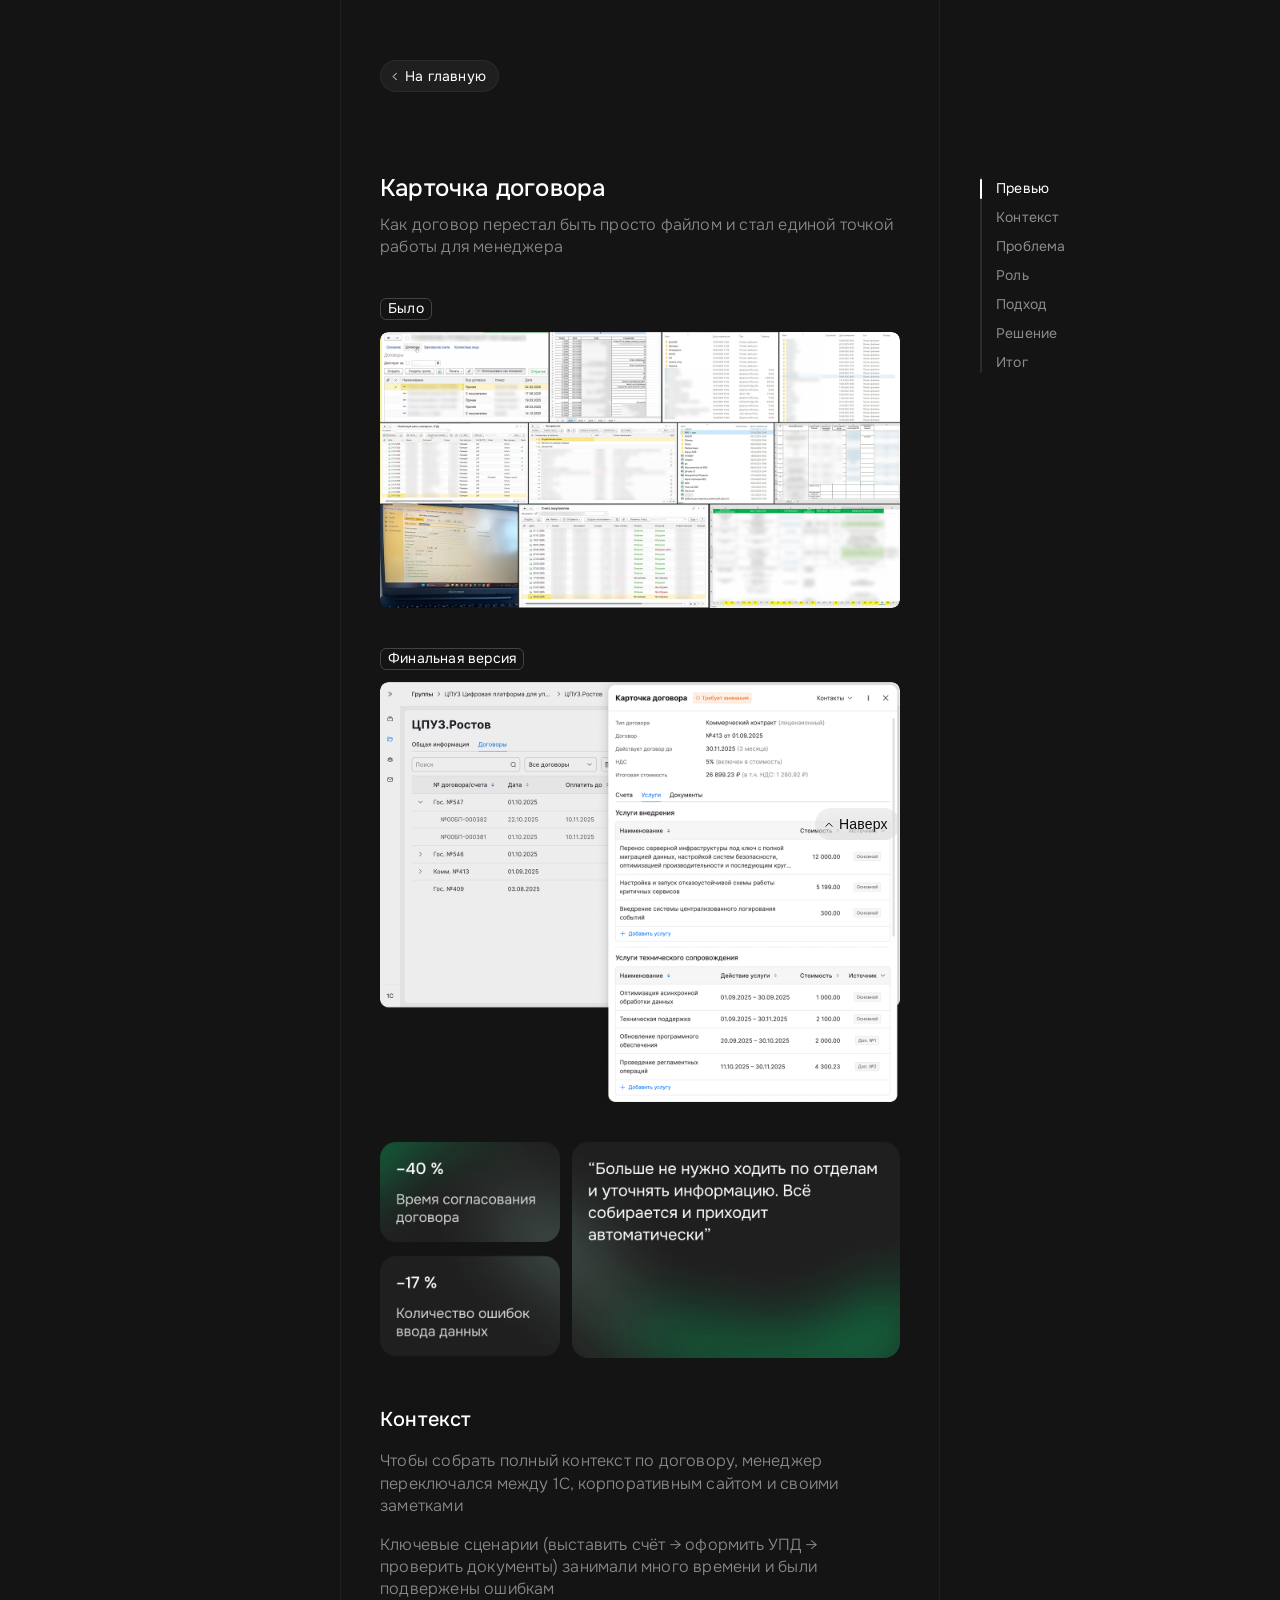
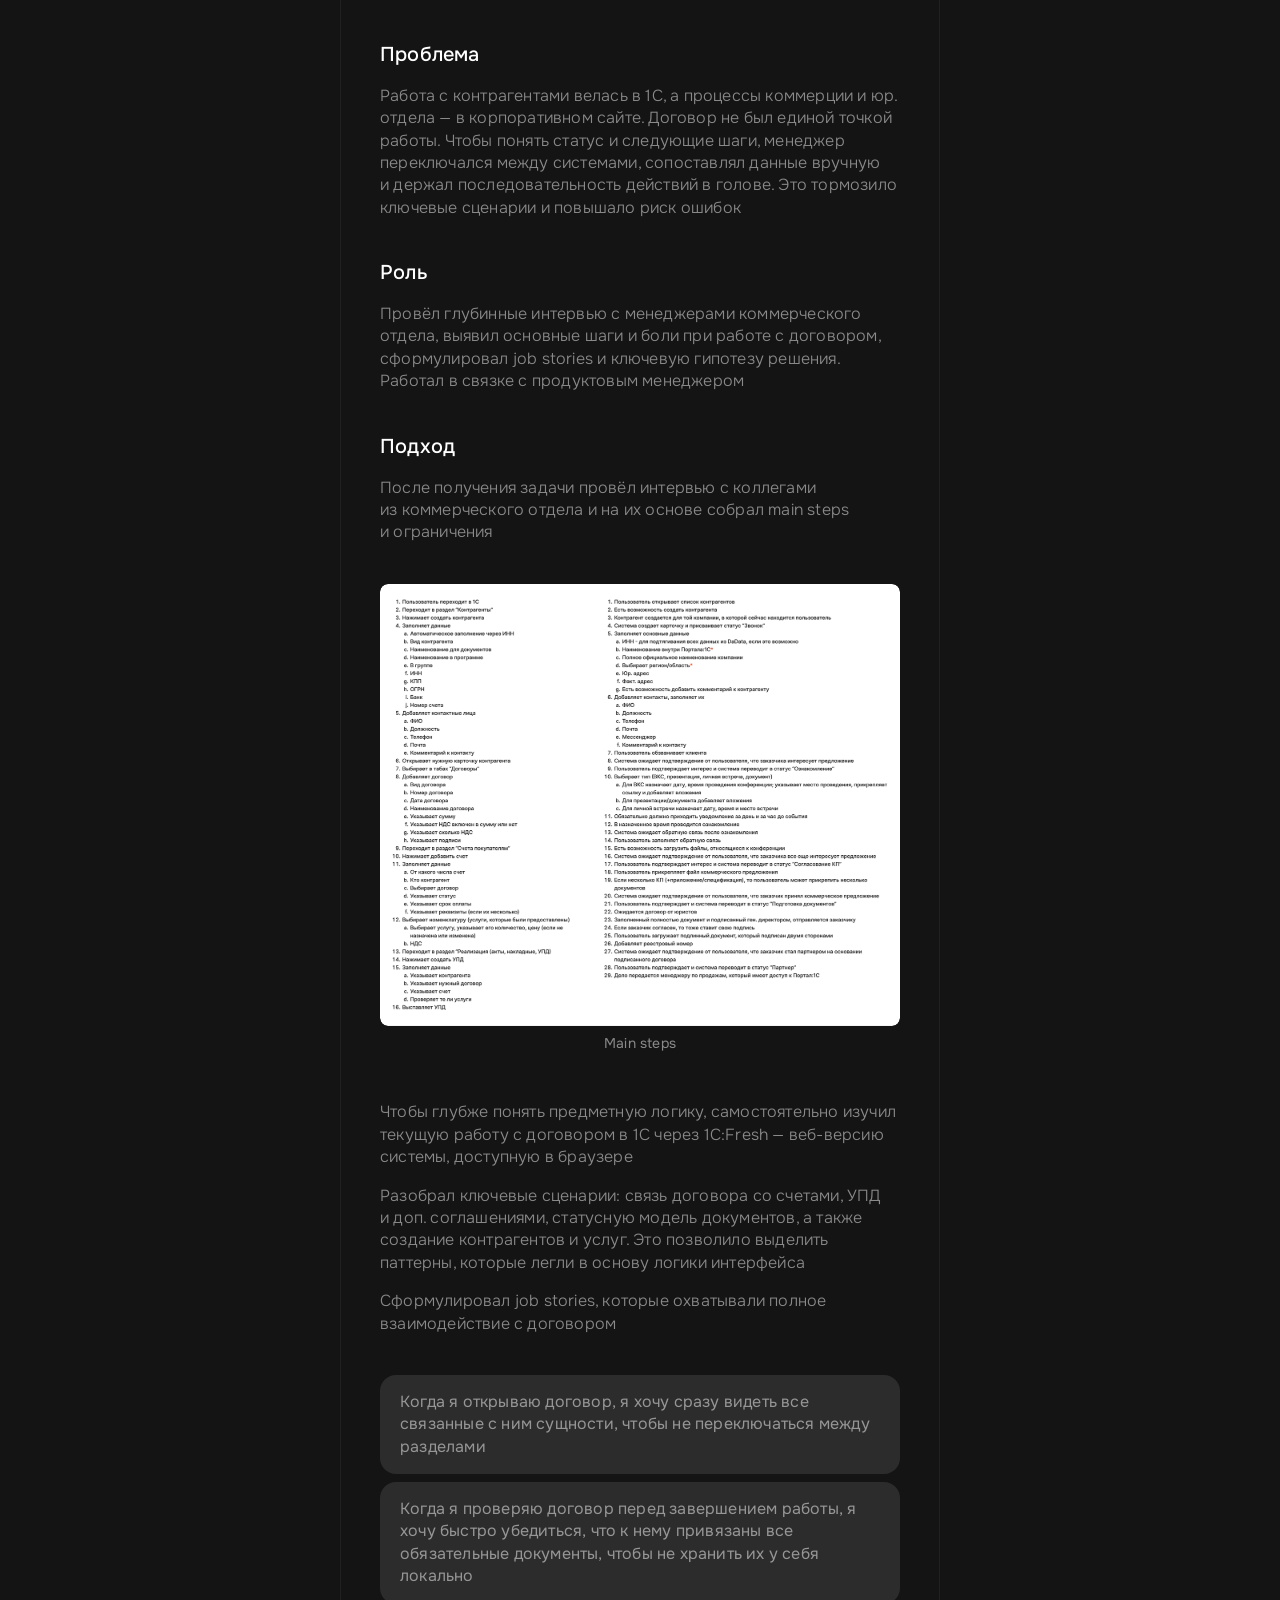
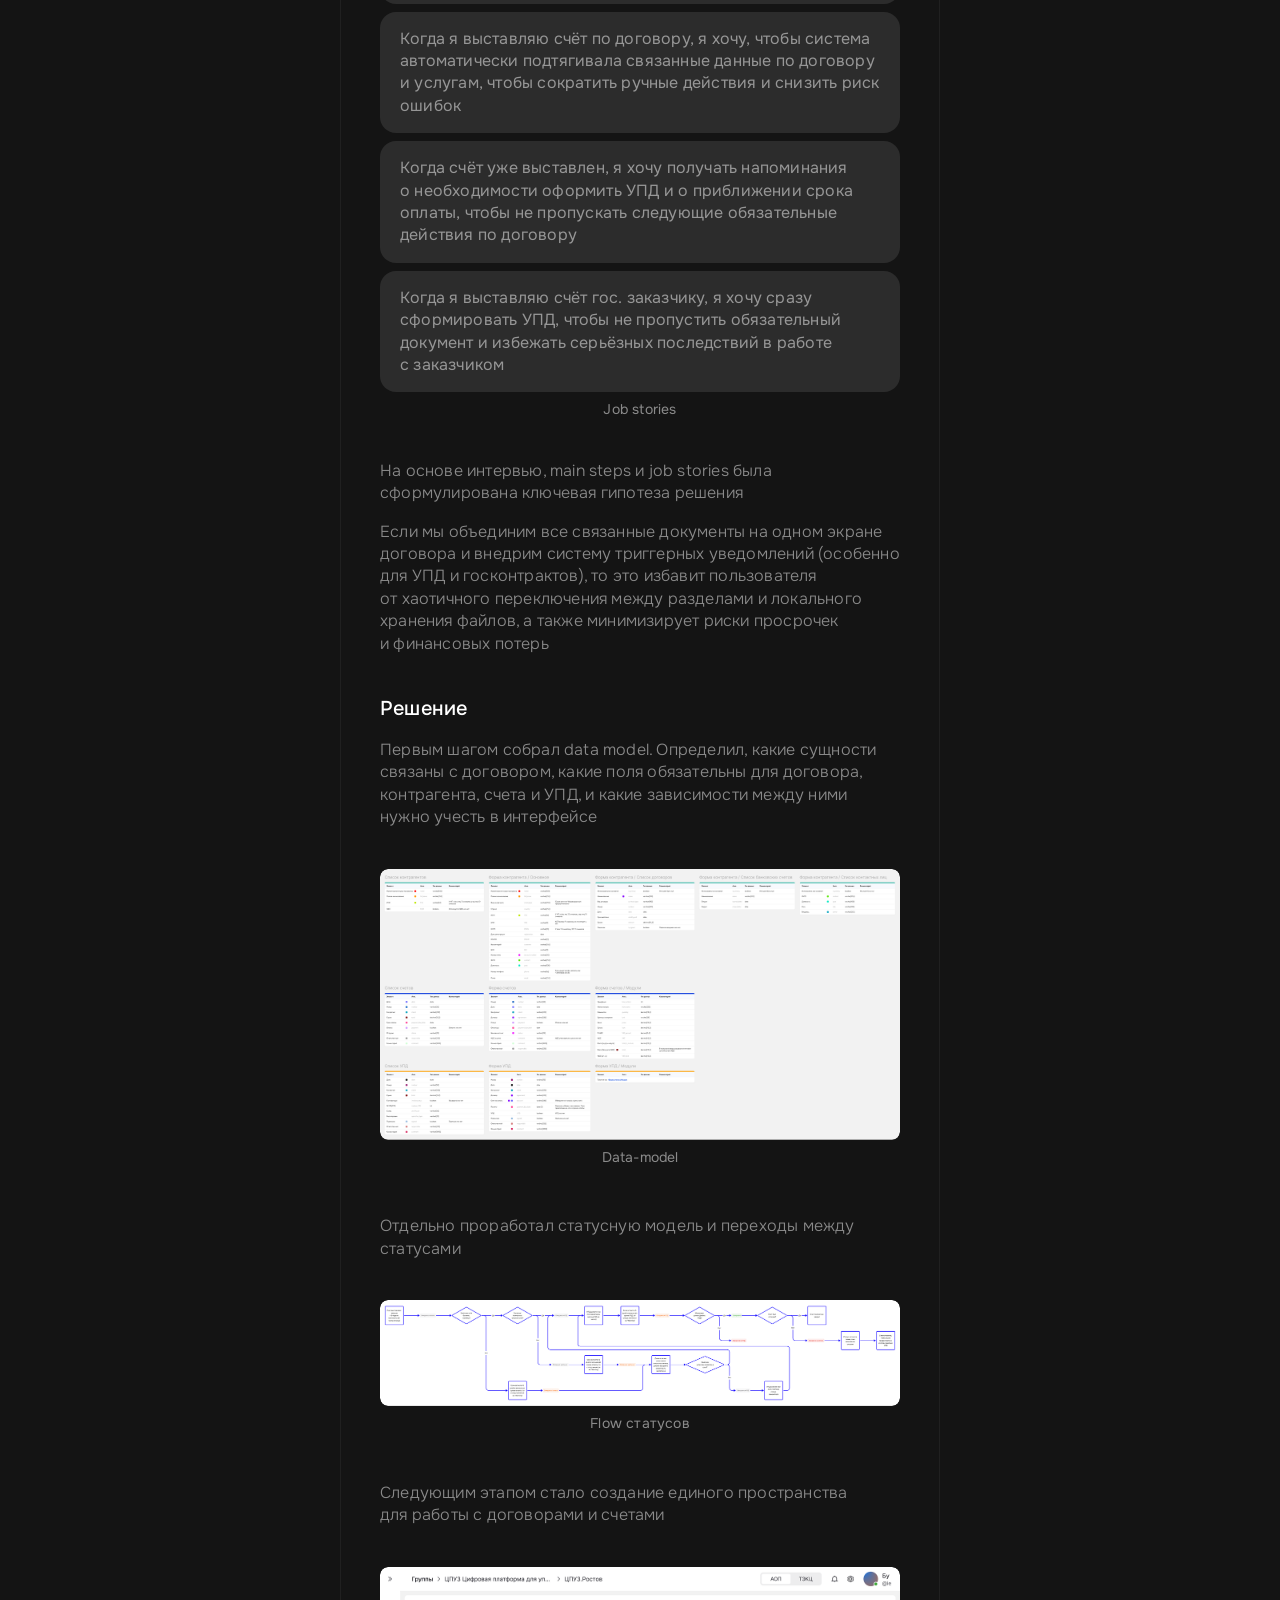
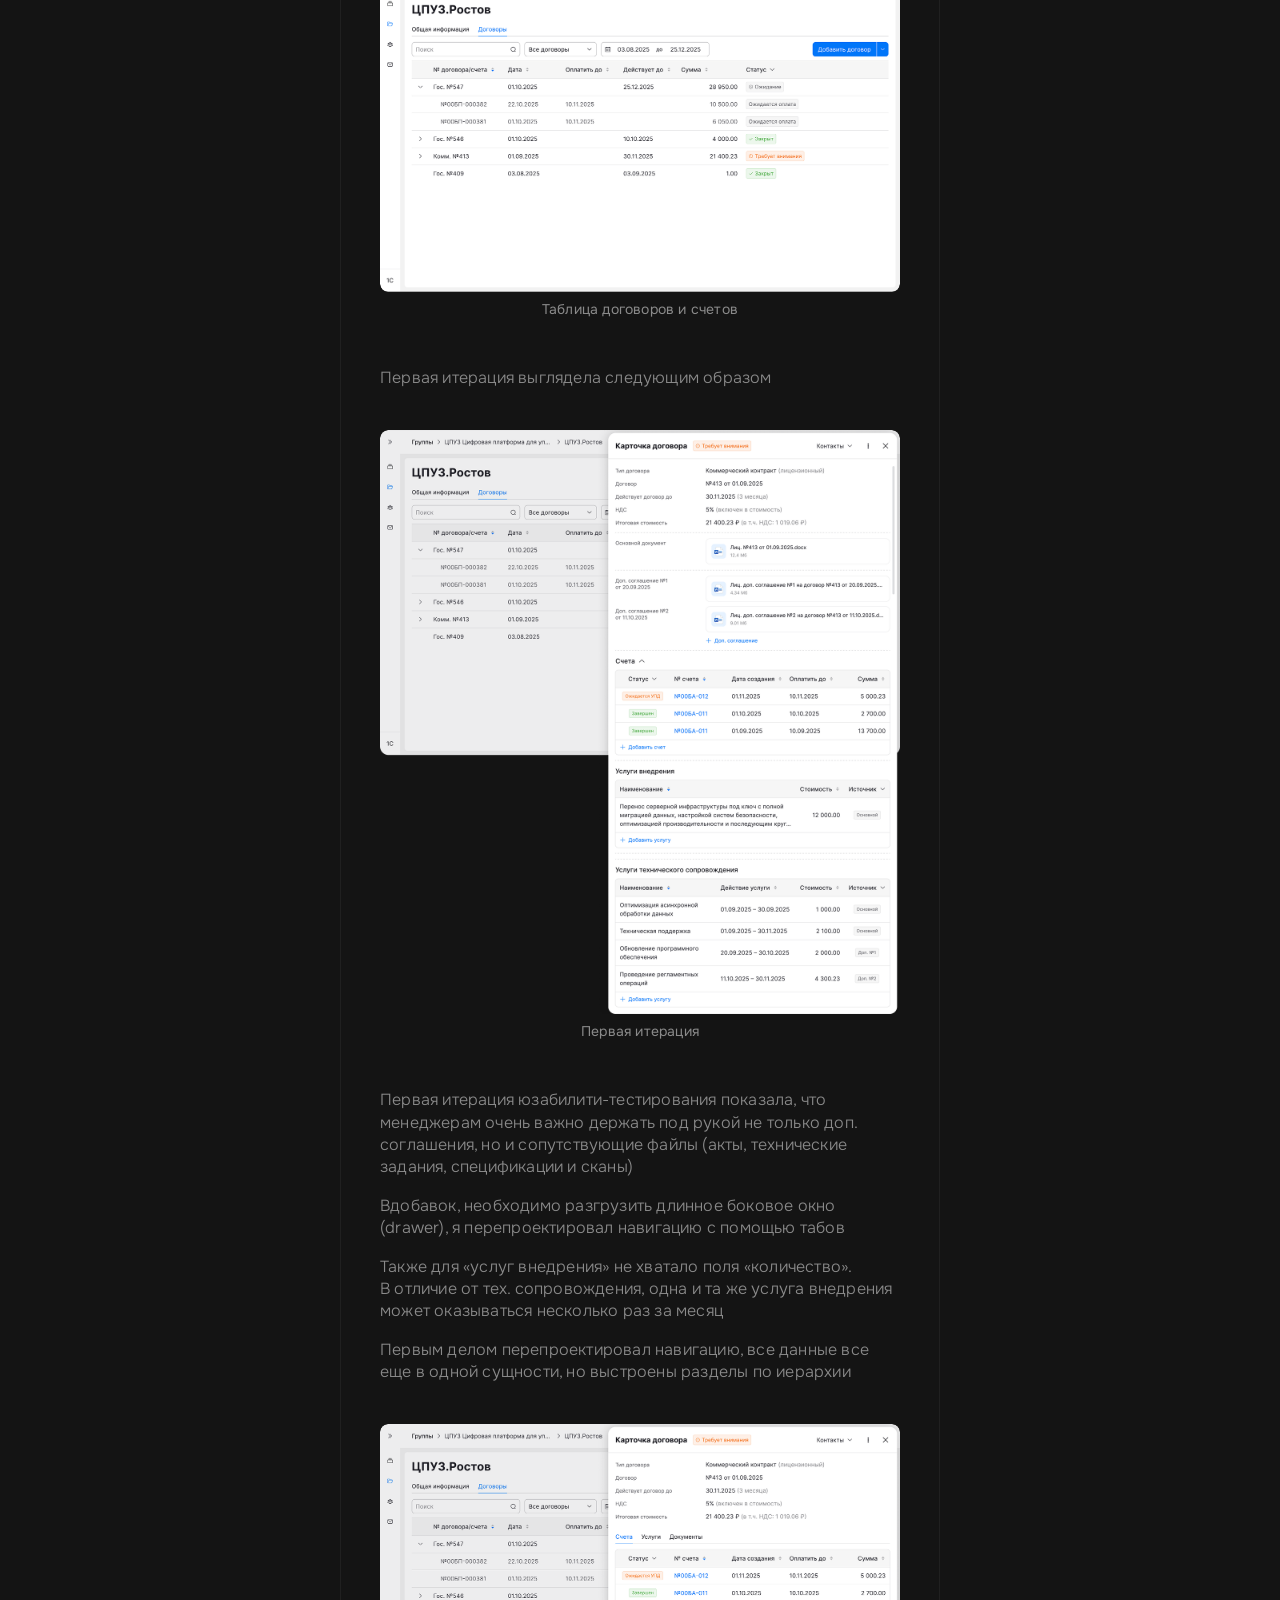
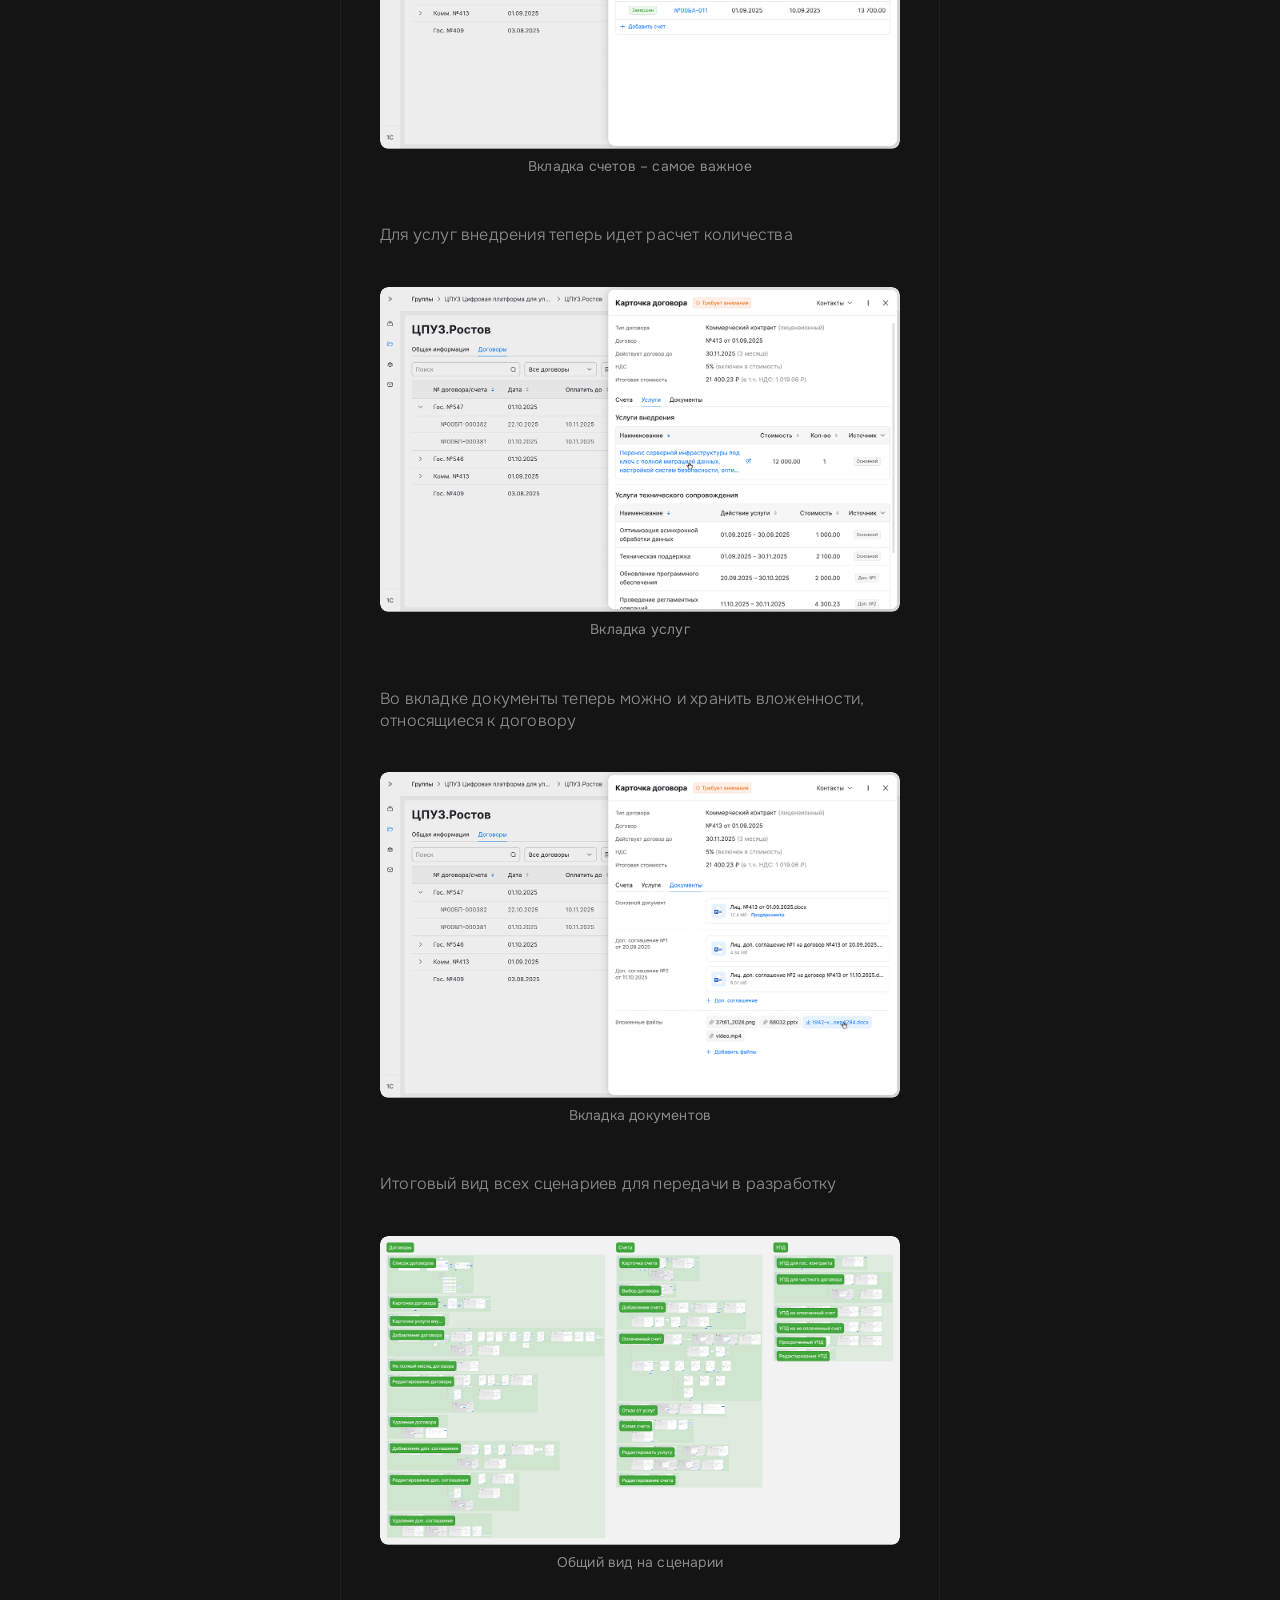
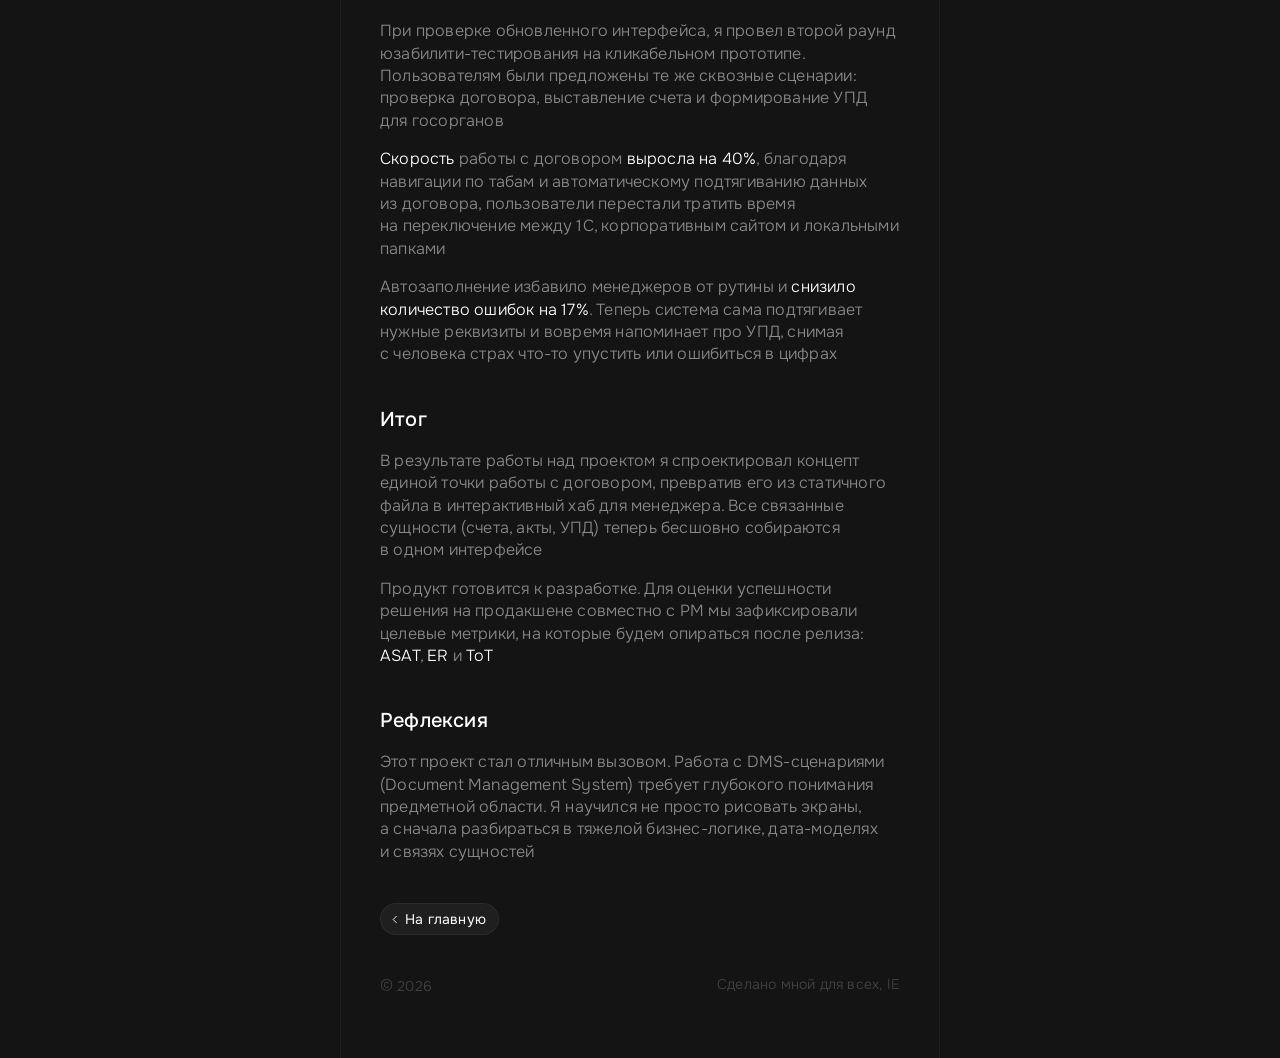
==== agreement-card.html @ 60906cff "v.1.0 Ванилла до оптимизации" ====
<!doctype html>
<html lang="ru">
  <head>
    <meta charset="UTF-8" />
    <meta name="viewport" content="width=device-width, initial-scale=1.0" />
    <title>Карточка договора</title>
    <link rel="icon" href="src/icons/favicon16.svg" type="image/svg+xml" />
    <link rel="stylesheet" href="styles.css" />
    <link rel="prefetch" href="./index.html" />
  </head>
  <body class="page case-study">
    <main class="main anchor-top" id="agreement-card-top">
      <header class="header anim-load anim-delay-1">
        <a href="./index.html" class="back-button">
          <div class="back-button-icon">
            <img src="./src/icons/back.svg" alt="" width="12" height="12" />
          </div>
          <span class="back-button-text">На главную</span>
        </a>
      </header>
      <div class="story-content anim-load anim-delay-2">
        <h1 class="story-content__title">Карточка договора</h1>
        <p class="story-content__description">Как договор перестал быть просто файлом и стал единой точкой работы для менеджера</p>
      </div>
      <div class="before-after anim-load anim-delay-3">
        <div
          class="image-block image-block--tagged"
          data-full-src="./src/img/d-before@4x.png"
        >
          <div class="image-block__tag">Было</div>
          <div class="image-block__container">
            <img
              class="image-block__image"
              src="./src/img/d-before.png"
              alt=""
              width="520"
              height="276"
              loading="lazy"
              decoding="async"
            >
          </div>
        </div>
        <div
          class="image-block image-block--tagged"
          data-full-src="./src/img/d-after@4x.png"
        >
          <div class="image-block__tag">Финальная версия</div>
          <div class="image-block__container">
            <img
              class="image-block__image"
              src="./src/img/d-after.png"
              alt=""
              width="520"
              height="420"
              loading="lazy"
              decoding="async"
            >
          </div>
        </div>
      </div>
      <div
        class="image-block result anim-load anim-delay-4"
        data-full-src="./src/img/d-result@4x.png"
      >
        <div class="image-block__container">
          <img
            class="image-block__image"
            src="./src/img/d-result.png"
            alt=""
            width="720"
            height="609"
            loading="lazy"
            decoding="async"
          >
        </div>
      </div>
      <section class="story-section anchor-section anim-load anim-delay-5" id="ac-context">
        <h2 class="story-section__title">Контекст</h2>
        <p class="story-section__description">
          Чтобы собрать полный контекст по договору, менеджер переключался между 1C, корпоративным сайтом и своими заметками
        </p>
        <p class="story-section__description">
          Ключевые сценарии (выставить счёт → оформить УПД → проверить документы) занимали много времени и были подвержены ошибкам
        </p>
      </section>
      <section class="story-section anchor-section anim-load anim-delay-6" id="ac-problem">
        <h2 class="story-section__title">Проблема</h2>
        <p class="story-section__description">
          Работа с контрагентами велась в 1C, а процессы коммерции и юр. отдела — в корпоративном сайте. Договор не был единой точкой работы. Чтобы понять статус и следующие шаги, менеджер переключался между системами, сопоставлял данные вручную и держал последовательность действий в голове. Это тормозило ключевые сценарии и повышало риск ошибок
        </p>
      </section>
      <section class="story-section anchor-section anim-load anim-delay-7" id="ac-role">
        <h2 class="story-section__title">Роль</h2>
        <p class="story-section__description">
          Провёл глубинные интервью с менеджерами коммерческого отдела, выявил основные шаги и боли при работе с договором, сформулировал job stories и ключевую гипотезу решения. Работал в связке с продуктовым менеджером
        </p>
      </section>
      <section class="story-section anchor-section" id="ac-approach">
        <h2 class="story-section__title">Подход</h2>
        <p class="story-section__description">
          После получения задачи провёл интервью с коллегами из коммерческого отдела и на их основе собрал main steps и ограничения 
        </p>
      </section>
      <div
        class="image-block"
        data-full-src="./src/img/d-main-steps@4x.png"
      >
        <div class="image-block__container">
          <img
            class="image-block__image"
            src="./src/img/d-main-steps.png"
            alt=""
            width="720"
            height="609"
            loading="lazy"
            decoding="async"
          >
        </div>
        <div class="image-block__caption">Main steps</div>
      </div>
      <section class="story-section">
        <p class="story-section__description">
          Чтобы глубже понять предметную логику, самостоятельно изучил текущую работу с договором в 1С через 1С:Fresh — веб-версию системы, доступную в браузере
        </p>
        <p class="story-section__description">
          Разобрал ключевые сценарии: связь договора со счетами, УПД и доп. соглашениями, статусную модель документов, а также создание контрагентов и услуг. Это позволило выделить паттерны, которые легли в основу логики интерфейса
        </p>
        <p class="story-section__description">
          Сформулировал job stories, которые охватывали полное взаимодействие с договором
        </p>
      </section>
      <div class="job-stories-list">
        <div class="job-stories-list__item">
          <div class="job-stories-list__text">Когда я открываю договор, я хочу сразу видеть все связанные с ним сущности, чтобы не переключаться между разделами</div>
        </div>
        <div class="job-stories-list__item">
          <div class="job-stories-list__text">Когда я проверяю договор перед завершением работы, я хочу быстро убедиться, что к нему привязаны все обязательные документы, чтобы не хранить их у себя локально</div>
        </div>
        <div class="job-stories-list__item">
          <div class="job-stories-list__text">Когда я выставляю счёт по договору, я хочу, чтобы система автоматически подтягивала связанные данные по договору и услугам, чтобы сократить ручные действия и снизить риск ошибок</div>
        </div>
        <div class="job-stories-list__item">
          <div class="job-stories-list__text">Когда счёт уже выставлен, я хочу получать напоминания о необходимости оформить УПД и о приближении срока оплаты, чтобы не пропускать следующие обязательные действия по договору</div>
        </div>
        <div class="job-stories-list__item">
          <div class="job-stories-list__text">Когда я выставляю счёт гос. заказчику, я хочу сразу сформировать УПД, чтобы не пропустить обязательный документ и избежать серьёзных последствий в работе с заказчиком</div>
        </div>
        <div class="job-stories-list__caption">Job stories</div>
      </div>
      <section class="story-section">
        <p class="story-section__description">
          На основе интервью, main steps и job stories была сформулирована ключевая гипотеза решения
        </p>
        <p class="story-section__description">
          Если мы объединим все связанные документы на одном экране договора и внедрим систему триггерных уведомлений (особенно для УПД и госконтрактов), то это избавит пользователя от хаотичного переключения между разделами и локального хранения файлов, а также минимизирует риски просрочек и финансовых потерь
        </p>
      </section>
      <section class="story-section anchor-section" id="ac-solution">
        <h2 class="story-section__title">Решение</h2>
        <p class="story-section__description">
          Первым шагом собрал data model. Определил, какие сущности связаны с договором, какие поля обязательны для договора, контрагента, счета и УПД, и какие зависимости между ними нужно учесть в интерфейсе
        </p>
      </section>
      <div
        class="image-block"
        data-full-src="./src/img/d-data-model@4x.png"
      >
        <div class="image-block__container">
          <img
            class="image-block__image"
            src="./src/img/d-data-model.png"
            alt=""
            width="2760"
            height="1436"
            loading="lazy"
            decoding="async"
          >
        </div>
        <div class="image-block__caption">Data-model</div>
      </div>
      <section class="story-section">
        <p class="story-section__description">
          Отдельно проработал статусную модель и переходы между статусами
        </p>
      </section>
      <div
        class="image-block"
        data-full-src="./src/img/d-flow@4x.png"
      >
        <div class="image-block__container">
          <img
            class="image-block__image"
            src="./src/img/d-flow.png"
            alt=""
            width="720"
            height="146"
            loading="lazy"
            decoding="async"
          >
        </div>
        <div class="image-block__caption">Flow статусов</div>
      </div>
      <section class="story-section">
        <p class="story-section__description">
          Следующим этапом стало создание единого пространства для работы с договорами и счетами
        </p>
      </section>
      <div
        class="image-block"
        data-full-src="./src/img/d-main-table@4x.png"
      >
        <div class="image-block__container">
          <img
            class="image-block__image"
            src="./src/img/d-main-table.png"
            alt=""
            width="720"
            height="450"
            loading="lazy"
            decoding="async"
          >
        </div>
        <div class="image-block__caption">Таблица договоров и счетов</div>
      </div>
      <section class="story-section">
        <p class="story-section__description">
          Первая итерация выглядела следующим образом
        </p>
      </section>
      <div
        class="image-block"
        data-full-src="./src/img/d-first-ver@4x.png"
      >
        <div class="image-block__container">
          <img
            class="image-block__image"
            src="./src/img/d-first-ver.png"
            alt=""
            width="720"
            height="450"
            loading="lazy"
            decoding="async"
          >
        </div>
        <div class="image-block__caption">Первая итерация</div>
      </div>
      <section class="story-section">
        <p class="story-section__description">
          Первая итерация юзабилити-тестирования показала, что менеджерам очень важно держать под рукой не только доп. соглашения, но и сопутствующие файлы (акты, технические задания, спецификации и сканы)
        </p>
        <p class="story-section__description">
          Вдобавок, необходимо разгрузить длинное боковое окно (drawer), я перепроектировал навигацию с помощью табов
        </p>
        <p class="story-section__description">
          Также для «услуг внедрения» не хватало поля «количество». В отличие от тех. сопровождения, одна и та же услуга внедрения может оказываться несколько раз за месяц
        </p>
        <p class="story-section__description">
          Первым делом перепроектировал навигацию, все данные все еще в одной сущности, но выстроены разделы по иерархии
        </p>
      </section>
      <div
        class="image-block"
        data-full-src="./src/img/d-account@4x.png"
      >
        <div class="image-block__container">
          <img
            class="image-block__image"
            src="./src/img/d-account.png"
            alt=""
            width="720"
            height="450"
            loading="lazy"
            decoding="async"
          >
        </div>
        <div class="image-block__caption">Вкладка счетов – самое важное</div>
      </div>
      <section class="story-section">
        <p class="story-section__description">
          Для услуг внедрения теперь идет расчет количества
        </p>
      </section>
      <div
        class="image-block"
        data-full-src="./src/img/d-services@4x.png"
      >
        <div class="image-block__container">
          <img
            class="image-block__image"
            src="./src/img/d-services.png"
            alt=""
            width="720"
            height="450"
            loading="lazy"
            decoding="async"
          >
        </div>
        <div class="image-block__caption">Вкладка услуг</div>
      </div>
      <section class="story-section">
        <p class="story-section__description">
          Во вкладке документы теперь можно и хранить вложенности, относящиеся к договору
        </p>
      </section>
      <div
        class="image-block"
        data-full-src="./src/img/d-files@4x.png"
      >
        <div class="image-block__container">
          <img
            class="image-block__image"
            src="./src/img/d-files.png"
            alt=""
            width="720"
            height="450"
            loading="lazy"
            decoding="async"
          >
        </div>
        <div class="image-block__caption">Вкладка документов</div>
      </div>
      <section class="story-section">
        <p class="story-section__description">
          Итоговый вид всех сценариев для передачи в разработку
        </p>
      </section>
      <div
        class="image-block"
        data-full-src="./src/img/d-overview@4x.png"
      >
        <div class="image-block__container">
          <img
            class="image-block__image"
            src="./src/img/d-overview.png"
            alt=""
            width="720"
            height="450"
            loading="lazy"
            decoding="async"
          >
        </div>
        <div class="image-block__caption">Общий вид на сценарии</div>
      </div>
      <section class="story-section">
        <p class="story-section__description">
          При проверке обновленного интерфейса, я провел второй раунд юзабилити-тестирования на кликабельном прототипе. Пользователям были предложены те же сквозные сценарии: проверка договора, выставление счета и формирование УПД для госорганов
        </p>
        <p class="story-section__description">
          <span class="white-selection">Скорость</span> работы с договором <span class="white-selection">выросла на 40%</span>, благодаря навигации по табам и автоматическому подтягиванию данных из договора, пользователи перестали тратить время на переключение между 1С, корпоративным сайтом и локальными папками
        </p>
        <p class="story-section__description">
          Автозаполнение избавило менеджеров от рутины и <span class="white-selection">снизило количество ошибок на 17%</span>. Теперь система сама подтягивает нужные реквизиты и вовремя напоминает про УПД, снимая с человека страх что-то упустить или ошибиться в цифрах
        </p>
      </section>
      <section class="story-section anchor-section" id="ac-result">
        <h2 class="story-section__title">Итог</h2>
        <p class="story-section__description">В результате работы над проектом я спроектировал концепт единой точки работы с договором, превратив его из статичного файла в интерактивный хаб для менеджера. Все связанные сущности (счета, акты, УПД) теперь бесшовно собираются в одном интерфейсе</p>
        <p class="story-section__description">Продукт готовится к разработке. Для оценки успешности решения на продакшене совместно с PM мы зафиксировали целевые метрики, на которые будем опираться после релиза: <span class="white-selection">ASAT</span>, <span class="white-selection">ER</span> и <span class="white-selection">ToT</span></p>
      </section>
      <section class="story-section anchor-section" id="ac-reflection">
        <h2 class="story-section__title">Рефлексия</h2>
        <p class="story-section__description">Этот проект стал отличным вызовом. Работа с DMS-сценариями (Document Management System) требует глубокого понимания предметной области. Я научился не просто рисовать экраны, а сначала разбираться в тяжелой бизнес-логике, дата-моделях и связях сущностей</p>
      </section>
      <div class="action-block">
        <a href="./index.html" class="back-button">
          <div class="back-button-icon">
            <img src="./src/icons/back.svg" alt="" width="12" height="12" />
          </div>
          <span class="back-button-text">На главную</span>
        </a>
        <button class="back-button scroll-to-top" type="button">
          <div class="back-button-icon">
            <img src="./src/icons/up.svg" alt="" width="12" height="12" />
          </div>
          <span class="back-button-text">Наверх</span>
        </button>
      </div>
      <div class="footer">
        <div class="footer__year">
          <div class="footer__year-sign">©</div>
          <div class="footer__year-value">2026</div>
        </div>
        <div class="footer__note">Сделано мной для всех, IE</div>
      </div>
    </main>
    <nav
      class="page-anchor anim-load anim-delay-2"
      aria-label="Навигация по разделам"
      data-anchor-nav
    >
      <div class="page-anchor__line" aria-hidden="true"></div>
      <div class="page-anchor__active-line" aria-hidden="true"></div>
      <ul class="page-anchor__list">
        <li class="page-anchor__list-item">
          <a
            href="#agreement-card-top"
            class="page-anchor__item page-anchor__item--active"
            data-anchor-link
            data-target-id="agreement-card-top"
          >Превью</a>
        </li>
        <li class="page-anchor__list-item">
          <a
            href="#ac-context"
            class="page-anchor__item"
            data-anchor-link
            data-target-id="ac-context"
          >Контекст</a>
        </li>
        <li class="page-anchor__list-item">
          <a
            href="#ac-problem"
            class="page-anchor__item"
            data-anchor-link
            data-target-id="ac-problem"
          >Проблема</a>
        </li>
        <li class="page-anchor__list-item">
          <a
            href="#ac-role"
            class="page-anchor__item"
            data-anchor-link
            data-target-id="ac-role"
          >Роль</a>
        </li>
        <li class="page-anchor__list-item">
          <a
            href="#ac-approach"
            class="page-anchor__item"
            data-anchor-link
            data-target-id="ac-approach"
          >Подход</a>
        </li>
        <li class="page-anchor__list-item">
          <a
            href="#ac-solution"
            class="page-anchor__item"
            data-anchor-link
            data-target-id="ac-solution"
          >Решение</a>
        </li>
        <li class="page-anchor__list-item">
          <a
            href="#ac-result"
            class="page-anchor__item"
            data-anchor-link
            data-target-id="ac-result"
          >Итог</a>
        </li>
      </ul>
    </nav>
    <script src="script.js"></script>
  </body>
</html>
---- styles.css ----
@import url('https://fonts.googleapis.com/css2?family=Onest:wght@300;400;500;600;700&display=swap');

/* ==========================================================================
   Base
   ========================================================================== */

*,
*::before,
*::after {
  margin: 0;
  padding: 0;
  box-sizing: border-box;
}

html,
body {
  width: 100%;
  min-height: 100%;
  overflow-x: hidden;
  font-family: 'Onest', system-ui, -apple-system, BlinkMacSystemFont, 'Segoe UI', sans-serif;
  background: #141414;
  color: #ffffff;
}

.svg-sprite {
  position: absolute;
  width: 0;
  height: 0;
  overflow: hidden;
}

.page {
  min-height: 100vh;
  display: flex;
  flex-direction: column;
  align-items: center;
}

.main {
  width: 600px;
  max-width: 100%;
  padding: 60px 0;
  margin: 0 auto;
  display: flex;
  flex-direction: column;
  gap: 80px;
  box-shadow:
    inset 1px 0 0 rgba(255, 255, 255, 0.05),
    inset -1px 0 0 rgba(255, 255, 255, 0.05);
}

.header {
  width: 100%;
  height: 32px;
  padding: 0 40px;
  display: flex;
  justify-content: space-between;
  align-items: center;
}

.logo-wrapper {
  display: flex;
  align-items: center;
}

/* ==========================================================================
   Home
   ========================================================================== */

.home {
  align-self: stretch;
  padding-left: 40px;
  padding-right: 40px;
  display: flex;
  flex-direction: column;
  justify-content: flex-start;
  align-items: flex-start;
  gap: 8px;
}

.home__title {
  align-self: stretch;
  color: #ffffff;
  font-size: 24px;
  font-weight: 500;
  line-height: 1.4;
  word-wrap: break-word;
}

.home__subtitle {
  align-self: stretch;
  color: rgba(255, 255, 255, 0.5);
  font-size: 18px;
  font-weight: 300;
  line-height: 1.4;
  letter-spacing: 0.2px;
  word-wrap: break-word;
}

.home__contacts {
  align-self: stretch;
  padding-top: 16px;
  display: inline-flex;
  flex-wrap: wrap;
  align-items: flex-start;
  gap: 8px;
}

.contact-button {
  cursor: pointer;
  height: 40px;
  display: inline-flex;
  align-items: center;
  justify-content: center;
  gap: 8px;
  padding: 0 16px;
  background: rgba(255, 255, 255, 0.05);
  border: 1px solid rgba(255, 255, 255, 0.05);
  border-radius: 100px;
  appearance: none;
  -webkit-appearance: none;
  font: inherit;
  color: inherit;
  text-decoration: none;
  transition: background 0.2s ease;
}

.contact-button:hover {
  background: rgba(255, 255, 255, 0.1);
}

.contact-button:active {
  background: rgba(255, 255, 255, 0.2);
}

.contact-button:focus-visible {
  outline: 2px solid rgba(255, 255, 255, 0.5);
  outline-offset: 2px;
}

.contact-button--icon {
  width: 40px;
  height: 40px;
  padding: 0 1px 0 0;
  border-radius: 50%;
}

.contact-button--icon img {
  width: 16px;
  height: 16px;
  display: block;
}

.contact-button .link-button-icon {
  width: 16px;
  height: 16px;
  display: flex;
  align-items: center;
  justify-content: center;
  flex-shrink: 0;
}

/* ==========================================================================
   Projects
   ========================================================================== */

.projects {
  align-self: stretch;
  padding-left: 40px;
  padding-right: 40px;
  display: flex;
  flex-direction: column;
  gap: 24px;
}

.projects__title {
  color: rgba(255, 255, 255, 0.5);
  font-size: 16px;
  font-weight: 400;
  line-height: 1.4;
  letter-spacing: 0.2px;
}

.projects__list {
  display: flex;
  flex-direction: column;
  gap: 12px;
}

.project-card {
  display: flex;
  flex-direction: column;
  gap: 16px;
  padding: 16px;
  background: rgba(255, 255, 255, 0.03);
  border-radius: 24px;
  text-decoration: none;
  color: inherit;
  transition: background 0.2s ease;
}

.project-card:not(.project-card--more):hover {
  background: rgba(255, 255, 255, 0.05);
}

.project-card:not(.project-card--more):active {
  background: rgba(255, 255, 255, 0.07);
}

.project-card:focus-visible {
  outline: 2px solid rgba(255, 255, 255, 0.35);
  outline-offset: 2px;
}

.project-card__header {
  display: flex;
  align-items: baseline;
  gap: 12px;
  padding-top: 8px;
  padding-bottom: 8px;
}

.project-card__content {
  flex: 1 1 0;
  display: flex;
  flex-direction: column;
  gap: 4px;
  min-width: 0;
}

.project-card__title {
  color: rgba(255, 255, 255, 0.8);
  font-size: 16px;
  font-weight: 600;
  line-height: 1.4;
  letter-spacing: 0.2px;
}

.project-card__subtitle {
  color: rgba(255, 255, 255, 0.5);
  font-size: 14px;
  font-weight: 300;
  line-height: 1.4;
  letter-spacing: 0.2px;
}

.project-card__tag {
  color: rgba(255, 255, 255, 0.3);
  font-size: 14px;
  font-weight: 400;
  line-height: 1.4;
  letter-spacing: 0.2px;
  white-space: nowrap;
  flex-shrink: 0;
}

.project-card__image {
  width: 100%;
  aspect-ratio: 122 / 65;
  background-position: center;
  background-repeat: no-repeat;
  background-size: cover;
  border-radius: 12px;
}

.project-card--more {
  padding: 16px 40px;
  background: transparent;
  outline: 2px solid rgba(255, 255, 255, 0.05);
  outline-offset: -2px;
  align-items: center;
  text-align: center;
}

.project-card__icon {
  display: flex;
  align-items: center;
  justify-content: center;
  width: 20px;
  height: 20px;
}

.project-card__more-text {
  color: rgba(255, 255, 255, 0.3);
  font-size: 14px;
  font-weight: 300;
  line-height: 1.4;
  letter-spacing: 0.2px;
}

.card-container {
  align-self: stretch;
  height: auto;
  position: relative;
  padding: 0 40px;
  scroll-margin-top: 60px;
  touch-action: pan-y;
}

.card-item {
  position: absolute;
  border-radius: 16px;
  user-select: none;
  -webkit-user-drag: none;
  top: 0;
  left: 0;
  transform-origin: top left;
  background-position: center;
  background-repeat: no-repeat;
  background-size: cover;
  transition: transform 0.4s cubic-bezier(0.65, 0, 0.35, 1),
              left 0.4s cubic-bezier(0.65, 0, 0.35, 1),
              top 0.4s cubic-bezier(0.65, 0, 0.35, 1),
              width 0.4s cubic-bezier(0.65, 0, 0.35, 1),
              height 0.4s cubic-bezier(0.65, 0, 0.35, 1);
}

.card-container.is-swiping .card-item {
  transition: none;
}

.card-item--1 { z-index: 4; }
.card-item--2 { z-index: 3; }
.card-item--3 { z-index: 2; }
.card-item--4 { z-index: 1; }

.card-item--4 {
  width: 433.01px;
  height: 433.01px;
  left: calc(40px + 520px - 433.01px - 137.03px);
  top: 10.05px;
  transform: rotate(13deg);
  background-image: url('./src/img/card-item--4.png');
}

.card-item--3 {
  width: 460.98px;
  height: 460.98px;
  left: calc(40px + 520px - 460.98px - 229.29px);
  top: 4.27px;
  transform: rotate(8deg);
  background-image: url('./src/img/card-item--3.png');
}

.card-item--2 {
  width: 488.27px;
  height: 488.27px;
  left: calc(40px + 520px - 488.27px - 320.82px);
  top: 2.59px;
  transform: rotate(4deg);
  background-image: url('./src/img/card-item--2.png');
}

.card-item--1 {
  width: 520px;
  height: 520px;
  left: 40px;
  top: 0;
  background-image: url('./src/img/card-item--1.png');
  cursor: default;
}

.card-item[style*="pointer-events: auto"] {
  cursor: pointer;
}

.card-container:hover .card-item {
  cursor: grab;
}

.card-container:active .card-item {
  cursor: grabbing;
}

/* ==========================================================================
   Work list
   ========================================================================== */

.work-list {
  align-self: stretch;
  padding: 0 40px;
  display: flex;
  flex-direction: column;
}

.work-list__title {
  align-self: stretch;
  padding: 0 0 24px 0;
  display: flex;
  justify-content: center;
  align-items: center;
  gap: 8px;
  letter-spacing: 0.2px;
  line-height: 1.4;
  font-size: 18px;
  font-weight: 300;
}

.work-list__title-text {
  flex: 1 1 0;
  color: rgba(255, 255, 255, 0.5);
  font-size: 16px;
  line-height: 1.4;
}

.work-list__item {
  align-self: stretch;
  padding: 16px 0;
  display: flex;
  flex-direction: column;
  border-top: 1px solid rgba(255, 255, 255, 0.03);
  transition: all 0.3s cubic-bezier(0.65, 0, 0.35, 1);
}

.work-list__item:last-child {
  border-bottom: 1px solid rgba(255, 255, 255, 0.03);
}

.work-list__item-header {
  align-self: stretch;
  display: flex;
  justify-content: flex-start;
  align-items: flex-start;
  gap: 24px;
  cursor: pointer;
  transition: all 0.3s cubic-bezier(0.65, 0, 0.35, 1);
  -webkit-tap-highlight-color: transparent;
  touch-action: manipulation;
}

.work-list__left-side {
  flex: 1 1 0;
  display: flex;
  justify-content: flex-start;
  align-items: flex-start;
  gap: 12px;
}

.work-list__date {
  width: 140px;
  color: rgba(255, 255, 255, 0.3);
  font-size: 16px;
  font-weight: 300;
  letter-spacing: 0.2px;
  line-height: 1.4;
  transition: color 0.3s cubic-bezier(0.65, 0, 0.35, 1);
}

.work-list__company {
  color: #ffffff;
  font-size: 16px;
  font-weight: 500;
  letter-spacing: 0.2px;
  line-height: 1.4;
  text-decoration: underline;
  text-decoration-color: rgba(255, 255, 255, 0.7);
  text-decoration-thickness: 1px;
  text-underline-offset: 3px;
}

.work-list__company-link {
  flex: none;
  display: inline-block;
  align-self: flex-start;
  width: auto;
  max-width: none;
  transition: color 0.3s cubic-bezier(0.65, 0, 0.35, 1),
    text-decoration-color 0.3s cubic-bezier(0.65, 0, 0.35, 1);
}

.work-list__company-link:hover {
  color: rgba(255, 255, 255, 0.8);
  text-decoration-color: rgba(255, 255, 255, 0.8);
}

.work-list__company-link:focus-visible {
  outline: 2px solid rgba(255, 255, 255, 0.3);
  outline-offset: 4px;
  border-radius: 4px;
}

.work-list__action {
  display: flex;
  justify-content: flex-start;
  align-items: center;
  gap: 8px;
}

.work-list__position {
  color: rgba(255, 255, 255, 0.3);
  font-size: 16px;
  line-height: 1.4;
  font-weight: 300;
  letter-spacing: 0.2px;
  transition: color 0.3s cubic-bezier(0.65, 0, 0.35, 1);
}

.work-list__position-suffix {
  display: inline;
}

.work-list__toggle {
  display: flex;
  align-items: center;
  justify-content: center;
  width: 16px;
  height: 16px;
  padding: 0;
  border: none;
  background: transparent;
  cursor: pointer;
  transition: transform 0.3s cubic-bezier(0.65, 0, 0.35, 1);
  -webkit-tap-highlight-color: transparent;
}

.work-list__toggle svg {
  display: block;
  width: 100%;
  height: 100%;
  color: rgba(255, 255, 255, 0.3);
  transition: color 0.3s cubic-bezier(0.65, 0, 0.35, 1);
}

.work-list__item.expanded .work-list__toggle {
  transform: rotate(45deg);
}

.work-list__item-content {
  align-self: stretch;
  display: grid;
  grid-template-rows: 0fr;
  opacity: 0;
  padding-top: 0;
  transition:
    grid-template-rows 0.4s cubic-bezier(0.65, 0, 0.35, 1),
    padding-top 0.4s cubic-bezier(0.65, 0, 0.35, 1),
    opacity 0.4s cubic-bezier(0.65, 0, 0.35, 1);
}

.work-list__item-content > * {
  overflow: hidden;
}

.work-list__item.expanded .work-list__item-content {
  grid-template-rows: 1fr;
  opacity: 1;
  padding-top: 24px;
}

.work-list__description {
  margin: 0;
  display: flex;
  flex-direction: column;
  gap: 12px;
  color: rgba(255, 255, 255, 0.5);
  font-size: 16px;
  line-height: 1.4;
  letter-spacing: 0.2px;
  font-weight: 300;
}

.back-button {
  border-radius: 100px;
  background: rgba(255, 255, 255, 0.05);
  border: 1px solid rgba(255, 255, 255, 0.05);
  appearance: none;
  -webkit-appearance: none;
  text-decoration: none;
  cursor: pointer;
  transition: background 0.2s ease;
}


.back-button:hover {
  background: rgba(255, 255, 255, 0.1);
}

.back-button:active {
  background: rgba(255, 255, 255, 0.2);
}

.link-button-text,
.back-button-text {
  color: #ffffff;
  font-size: 14px;
  font-weight: 400;
  line-height: 1.4;
  letter-spacing: 0.2px;
  white-space: nowrap;
}

.link-button-text {
  padding-top: 1px;
  transition: opacity 0.3s ease, transform 0.3s ease;
}

.link-button-icon {
  width: 16px;
  height: 16px;
  display: flex;
}

.link-button-icon img {
  width: 100%;
  height: 100%;
  transition: opacity 0.3s ease, transform 0.3s ease;
  opacity: 1;
  transform: translateX(0) scale(1);
}

.footer {
  align-self: stretch;
  padding: 0 40px;
  display: inline-flex;
  justify-content: space-between;
  align-items: flex-start;
}

.footer__year {
  display: flex;
  justify-content: flex-start;
  align-items: center;
  gap: 4px;
}

.footer__year-sign,
.footer__year-value,
.footer__note {
  color: rgba(255, 255, 255, 0.2);
  font-size: 14px;
  font-weight: 300;
  line-height: 1.4;
  letter-spacing: 0.2px;
  word-wrap: break-word;
}

.footer__year-sign {
  padding-bottom: 3px;
}

.slide-out-right {
  opacity: 0;
  transform: translateX(8px);
}

.slide-in-left {
  opacity: 1;
  transform: translateX(0);
}

.zoom-out {
  opacity: 0;
  transform: scale(0.7);
}

.zoom-in {
  opacity: 1;
  transform: scale(1);
}

.link-button-icon img.zoom-out {
  animation: zoomOut 0.3s cubic-bezier(0.4, 0, 1, 1) forwards;
}

.link-button-icon img.zoom-in {
  animation: zoomIn 0.3s cubic-bezier(0, 0.6, 0.2, 1) forwards;
}

@keyframes zoomOut {
  from {
    opacity: 1;
    transform: scale(1);
  }
  to {
    opacity: 0;
    transform: scale(0.7);
  }
}

@keyframes zoomIn {
  from {
    opacity: 0;
    transform: scale(0.7);
  }
  to {
    opacity: 1;
    transform: scale(1);
  }
}

@keyframes fadeInUp {
  from {
    opacity: 0;
    transform: translateY(40px);
  }
  to {
    opacity: 1;
    transform: translateY(0);
  }
}

/* ==========================================================================
   Animations
   ========================================================================== */

.anim-load {
  opacity: 0;
  animation-name: fadeInUp;
  animation-duration: 0.4s;
  animation-timing-function: cubic-bezier(0.65, 0, 0.35, 1);
  animation-fill-mode: forwards;
}

.anim-delay-1 { animation-delay: 0.05s; }
.anim-delay-2 { animation-delay: 0.1s; }
.anim-delay-3 { animation-delay: 0.15s; }
.anim-delay-4 { animation-delay: 0.2s; }
.anim-delay-5 { animation-delay: 0.25s; }
.anim-delay-6 { animation-delay: 0.3s; }
.anim-delay-7 { animation-delay: 0.35s; }

body.no-anim .anim-load {
  animation: none !important;
  opacity: 1 !important;
  transform: none !important;
}

/* ==========================================================================
   Case study pages
   ========================================================================== */

.case-study .main {
  gap: 40px;
}

.anchor-top,
.anchor-section {
  scroll-margin-top: 96px;
}

.page-anchor {
  position: fixed;
  top: 177px;
  left: calc(50% + 340px);
  display: flex;
  justify-content: flex-start;
  align-items: flex-start;
  z-index: 90;
}

.page-anchor__list {
  width: 100px;
  display: flex;
  flex-direction: column;
  align-items: flex-start;
  gap: 7px;
  list-style: none;
  position: relative;
}

.page-anchor__list-item {
  width: 100%;
}

.page-anchor__line,
.page-anchor__active-line {
  position: absolute;
  top: 0;
  left: 0;
  width: 2px;
  border-radius: 999px;
  pointer-events: none;
}

.page-anchor__line {
  height: 100%;
  background: rgba(255, 255, 255, 0.1);
}

.page-anchor__active-line {
  height: 22px;
  background: #ffffff;
  transition: transform 0.2s ease, height 0.2s ease;
}

.page-anchor__item {
  width: 100%;
  min-height: 20px;
  padding-left: 16px;
  display: inline-flex;
  justify-content: flex-start;
  align-items: flex-start;
  color: rgba(255, 255, 255, 0.5);
  font-size: 14px;
  font-weight: 400;
  line-height: 1.4;
  letter-spacing: 0.2px;
  text-decoration: none;
  word-wrap: break-word;
  transition: color 0.2s ease;
}

.page-anchor__item:hover {
  color: rgba(255, 255, 255, 0.8);
}

.page-anchor__item:focus-visible {
  outline: 2px solid rgba(255, 255, 255, 0.25);
  outline-offset: 4px;
  border-radius: 4px;
}

.page-anchor__item--active {
  color: #ffffff;
}

.back-button {
  height: 32px;
  padding: 1px 12px 0px 8px;
  display: inline-flex;
  justify-content: flex-start;
  align-items: center;
  gap: 4px;
}

.back-button--cv {
  padding-left: 12px;
}

.back-button-icon {
  width: 12px;
  height: 12px;
  display: flex;
  justify-content: center;
  align-items: center;
}

.back-button-icon img {
  padding: 0 0 1px 0;
  display: block;
  transition: filter 0.2s ease;
}

.story-content {
  align-self: stretch;
  padding: 40px 40px 0 40px;
  display: flex;
  flex-direction: column;
  gap: 8px;
}

.story-content__title {
  align-self: stretch;
  color: #ffffff;
  font-size: 24px;
  font-weight: 500;
  line-height: 1.4;
  word-wrap: break-word;
  letter-spacing: 0.2px;
}

.story-section__title {
  align-self: stretch;
  color: #ffffff;
  font-size: 20px;
  font-weight: 500;
  line-height: 1.4;
  word-wrap: break-word;
  letter-spacing: 0.2px;
}

.story-content__description,
.story-section__description {
  align-self: stretch;
  color: rgba(255, 255, 255, 0.5);
  font-size: 16px;
  font-weight: 300;
  line-height: 1.4;
  word-wrap: break-word;
  letter-spacing: 0.2px;
}

.before-after {
  position: relative;
  align-self: stretch;
  display: inline-flex;
  flex-direction: column;
  align-items: center;
  gap: 40px;
}

.image-block {
  align-self: stretch;
  padding-left: 40px;
  padding-right: 40px;
  padding-bottom: 8px;
  display: inline-flex;
  flex-direction: column;
  justify-content: flex-start;
  align-items: flex-start;
  gap: 8px;
  cursor: zoom-in;
}

.image-block--tagged {
  gap: 12px;
  padding-bottom: 0;
}

.image-block__tag {
  height: 22px;
  padding: 0 8px 1px;
  border-radius: 6px;
  outline: 1px solid rgba(255, 255, 255, 0.2);
  outline-offset: -1px;
  display: inline-flex;
  justify-content: center;
  align-items: center;
  color: #ffffff;
  font-size: 14px;
  font-weight: 400;
  line-height: 1.4;
  letter-spacing: 0.2px;
  word-wrap: break-word;
}

.image-block:last-child {
  padding-bottom: 0px;
}

.image-block__container {
  align-self: stretch;
  position: relative;
  border-radius: 8px;
  overflow: hidden;
}

.image-block__image,
.image-block__video {
  display: block;
  width: 100%;
  height: auto;
  border-radius: 8px;
}

.image-block__video {
  background: #000000;
}

.image-block__caption {
  align-self: stretch;
  text-align: center;
  letter-spacing: 0.2px;
  color: rgba(255, 255, 255, 0.5);
  font-size: 14px;
  font-weight: 400;
  line-height: 1.4;
  word-wrap: break-word;
}

.preview-block {
  align-self: stretch;
  padding-left: 40px;
  padding-right: 40px;
  display: inline-flex;
  flex-direction: column;
  justify-content: flex-start;
  align-items: center;
  gap: 8px;
  cursor: zoom-in;
}

.preview-block__image {
  width: 520px;
  height: auto;
  max-width: 100%;
  display: block;
}

.image-modal {
  position: fixed;
  inset: 0;
  padding: 40px;
  display: flex;
  align-items: center;
  justify-content: center;
  opacity: 0;
  visibility: hidden;
  pointer-events: none;
  transition: opacity 0.2s ease, visibility 0s linear 0.2s;
  z-index: 999;
  isolation: isolate;
}

.image-modal.is-active {
  opacity: 1;
  visibility: visible;
  pointer-events: auto;
  overflow: hidden;
  transition: opacity 0.2s ease;
}

.image-modal__overlay {
  position: absolute;
  inset: 0;
  z-index: 0;
  background: rgba(0, 0, 0, 0.6);
  backdrop-filter: blur(10px);
}

.image-modal__close {
  position: fixed;
  top: 16px;
  right: 16px;
  left: auto;
  z-index: 100;
  min-width: 44px;
  min-height: 44px;
  padding: 10px;
  display: inline-flex;
  justify-content: center;
  align-items: center;
  gap: 4px;
  color: #ffffff;
  background: rgba(255, 255, 255, 0);
  border: 0;
  border-radius: 100px;
  cursor: pointer;
  opacity: 0;
  visibility: hidden;
  pointer-events: none;
  touch-action: manipulation;
  -webkit-tap-highlight-color: transparent;
  transition: opacity 0.15s ease, visibility 0s linear 0.15s, color 0.2s ease;
}

.image-modal__close.is-ready {
  opacity: 1;
  visibility: visible;
  pointer-events: auto;
  transition: opacity 0.15s ease, visibility 0s linear 0s, color 0.2s ease;
}

.image-modal__close--dark {
  color: #141414;
}

.image-modal__close svg {
  display: block;
  pointer-events: none;
}

.image-modal__image {
  position: relative;
  z-index: 1;
  margin: 0;
  padding: 0;
  height: auto;
  width: auto;
  max-width: calc(100vw - 112px);
  max-height: calc(100vh - 80px);
  object-fit: contain;
  background: transparent;
  border-radius: 0;
  box-shadow: none;
}

.image-modal__video {
  display: none;
  position: relative;
  z-index: 1;
  margin: 0;
  padding: 0;
  width: auto;
  max-width: calc(100vw - 112px);
  max-height: calc(100vh - 80px);
  background: #000000;
}

.image-modal--image .image-modal__image {
  display: block;
}

.image-modal--video .image-modal__image {
  display: none;
}

.image-modal--video .image-modal__video {
  display: block;
}

html.image-modal-open,
body.image-modal-open {
  overflow: hidden;
}

body.image-modal-open .main {
  filter: blur(10px);
  pointer-events: none;
}

body.image-modal-open .scroll-to-top {
  opacity: 0 !important;
  visibility: hidden !important;
  pointer-events: none !important;
}

body.image-modal-open .page-anchor {
  opacity: 0 !important;
  visibility: hidden !important;
  pointer-events: none !important;
}

body.image-modal-open {
  touch-action: none;
}

.story-section {
  align-self: stretch;
  padding: 0 40px;
  display: flex;
  flex-direction: column;
  justify-content: flex-start;
  align-items: flex-start;
  gap: 16px;
}

.white-selection {
  color: #ffffff;
}

.job-stories-list {
  align-self: stretch;
  padding-left: 40px;
  padding-right: 40px;
  display: inline-flex;
  flex-direction: column;
  justify-content: flex-start;
  align-items: flex-start;
  gap: 8px;
}

.job-stories-list__item {
  align-self: stretch;
  padding: 16px 20px;
  display: inline-flex;
  justify-content: center;
  align-items: center;
  gap: 8px;
  background: rgba(255, 255, 255, 0.1);
  border-radius: 16px;
  overflow: hidden;
}

.job-stories-list__text {
  flex: 1 1 0;
  color: rgba(255, 255, 255, 0.5);
  font-size: 16px;
  font-weight: 400;
  line-height: 1.4;
  letter-spacing: 0.2px;
  word-wrap: break-word;
}

.job-stories-list__caption {
  align-self: stretch;
  text-align: center;
  color: rgba(255, 255, 255, 0.5);
  font-size: 14px;
  font-weight: 400;
  line-height: 1.4;
  letter-spacing: 0.2px;
  word-wrap: break-word;
}

.stat-block {
  align-self: stretch;
  padding: 0 40px;
  display: grid;
  grid-template-columns: 180px 1fr;
  grid-template-rows: auto auto;
  gap: 8px;
}

.stat-card {
  padding: 16px;
  overflow: hidden;
  border-radius: 16px;
  display: flex;
  flex-direction: column;
  justify-content: space-between;
  align-items: flex-start;
  height: 100px;
  background-position: center;
  background-size: cover;
  background-repeat: no-repeat;
  position: relative;
}

.stat-card--col-span {
  grid-row: span 2;
  justify-content: flex-start;
  height: auto;
}

.stat-card__value {
  align-self: stretch;
  color: #ffffff;
  font-size: 18px;
  font-weight: 400;
  line-height: 1.4;
  word-wrap: break-word;
}

.stat-card__caption {
  align-self: stretch;
  color: rgba(255, 255, 255, 0.80);
  font-size: 14px;
  font-weight: 400;
  line-height: 1.4;
}

.stat-card--1 {
  background-image: url('./src/img/bg-card-1.png');
}

.stat-card--2 {
  background-image: url('./src/img/bg-card-2.png');
}

.stat-card--3 {
  background-image: url('./src/img/bg-card-3.png');
}

body.no-transition .card-item {
  transition: none !important;
}

.action-block .scroll-to-top {
  border: none;
  opacity: 0;
  visibility: hidden;
  backdrop-filter: blur(16px);
  -webkit-backdrop-filter: blur(16px);
  mix-blend-mode: difference;
  transition: opacity 0.3s ease, visibility 0s linear 0.3s;
}

.action-block .scroll-to-top.scroll-to-top--fallback {
  background: rgba(255, 255, 255, 0.05);
  outline: 1px solid rgba(255, 255, 255, 0.05);
  outline-offset: -1px;
  mix-blend-mode: normal;
  transition:
    opacity 0.3s ease,
    visibility 0s linear 0.3s,
    background 0.2s ease,
    outline-color 0.2s ease;
}

.action-block .scroll-to-top.scroll-to-top--fallback .back-button-text {
  transition: color 0.2s ease;
}

.action-block .scroll-to-top.scroll-to-top--fallback .back-button-icon img {
  transition: filter 0.2s ease;
}

.action-block .scroll-to-top.scroll-to-top--dark-foreground .back-button-text {
  color: #141414;
}

.action-block .scroll-to-top.scroll-to-top--dark-foreground .back-button-icon img {
  filter: brightness(0);
}

.action-block .scroll-to-top.scroll-to-top--dark-foreground {
  background: rgba(20, 20, 20, 0.10);
  outline-color: rgba(20, 20, 20, 0.10);
}

.action-block .scroll-to-top:not(.scroll-to-top--fallback) .back-button-icon img {
  transition: none;
}

.action-block .scroll-to-top.visible {
  opacity: 1;
  visibility: visible;
  transition: opacity 0.3s ease, visibility 0s linear 0s;
}

.action-block .scroll-to-top.scroll-to-top--fallback.visible {
  transition:
    opacity 0.3s ease,
    visibility 0s linear 0s,
    background 0.2s ease,
    outline-color 0.2s ease;
}

.action-block {
  min-height: 32px;
  align-self: stretch;
  padding: 0 40px;
  display: flex;
  align-items: center;
  position: relative;
  justify-content: space-between;
}

.scroll-to-top.fixed {
  position: fixed;
  bottom: 60px;
  z-index: 99;
}

@media (max-width: 959.98px) {
  .page-anchor {
    display: none;
  }
}

@media (max-width: 599.98px) {
  .work-list__position-suffix {
    display: none !important;
  }

  .image-modal {
    padding: 56px 16px 16px;
  }

  .image-modal__image,
  .image-modal__video {
    max-width: calc(100vw - 32px);
    max-height: calc(100vh - 72px);
  }

  .image-modal--image .image-modal__image {
    touch-action: none;
    transform-origin: center center;
    will-change: transform;
  }

  .page:not(.case-study) .header,
  .page:not(.case-study) .home,
  .page:not(.case-study) .projects,
  .page:not(.case-study) .work-list,
  .page:not(.case-study) .footer {
    padding-left: 16px;
    padding-right: 16px;
  }

  .case-study .header,
  .case-study .story-section,
  .case-study .stat-block,
  .case-study .action-block,
  .case-study .footer {
    padding-left: 16px;
    padding-right: 16px;
  }

  .case-study .story-content {
    padding: 40px 16px 0 16px;
  }

  .case-study .preview-block,
  .case-study .image-block,
  .case-study .job-stories-list {
    padding-left: 16px;
    padding-right: 16px;
  }

  .before-after {
    --before-after-side-padding: 16px;
  }

  .case-study .scroll-to-top.fixed {
    left: auto !important;
    right: 16px !important;
  }
}

@media (max-width: 450px) {
  .case-study .stat-block {
    grid-template-columns: 1fr;
    grid-template-rows: auto;
  }

  .case-study .stat-card--col-span {
    grid-row: auto;
  }

  .case-study .stat-card--1 {
    order: 1;
  }

  .case-study .stat-card--3 {
    order: 2;
  }

  .case-study .stat-card--2 {
    order: 3;
  }
}

@media (hover: hover) {
  .work-list__item-header:hover .work-list__date {
    color: #ffffff;
  }

  .work-list__item-header:hover .work-list__position {
    color: #ffffff;
  }

  .work-list__item-header:hover .work-list__toggle svg,
  .work-list__item.expanded .work-list__item-header:hover .work-list__toggle svg {
    color: #ffffff;
  }
}

/* Provide clean tap feedback on touch devices without leaving sticky "press" styles after release */
@media (hover: none) {
  .work-list__item-header:active .work-list__date,
  .work-list__item-header:active .work-list__position {
    color: #ffffff;
  }

  .work-list__item-header:active .work-list__toggle svg {
    color: #ffffff;
  }
}
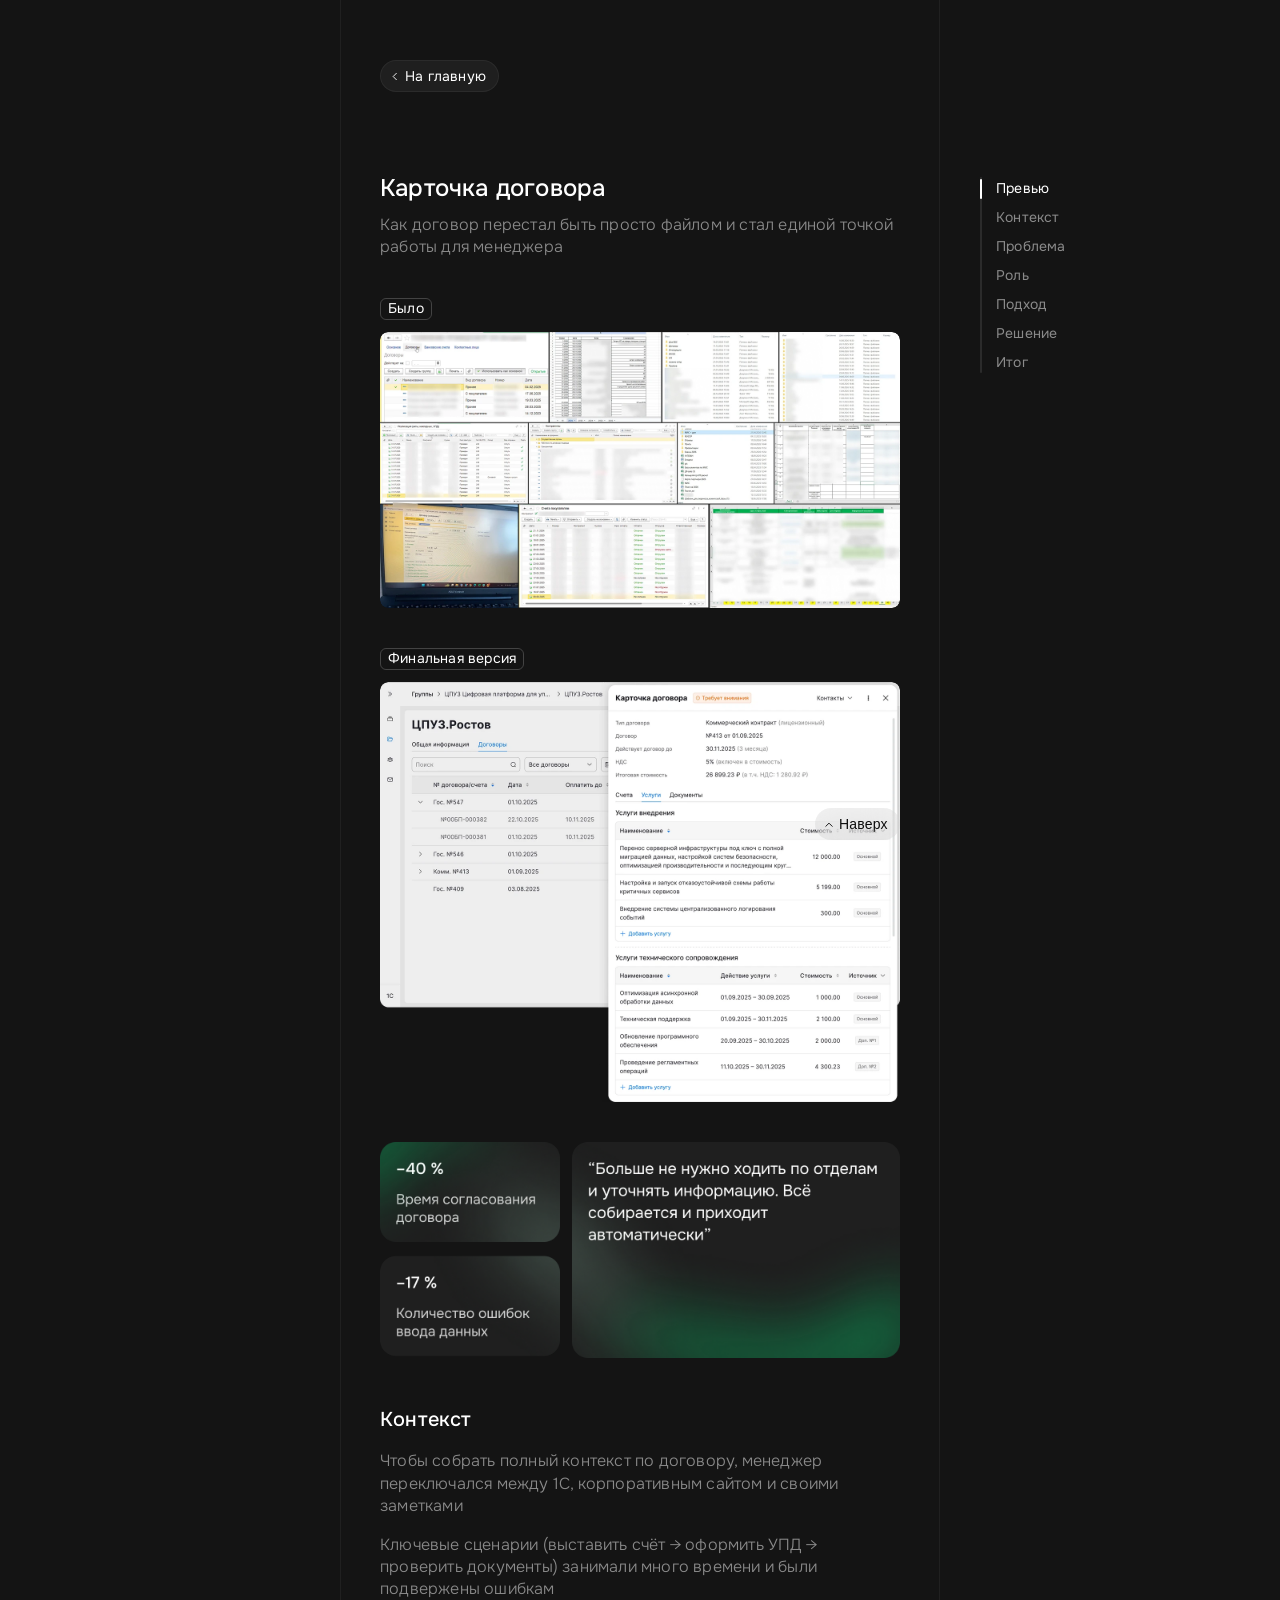
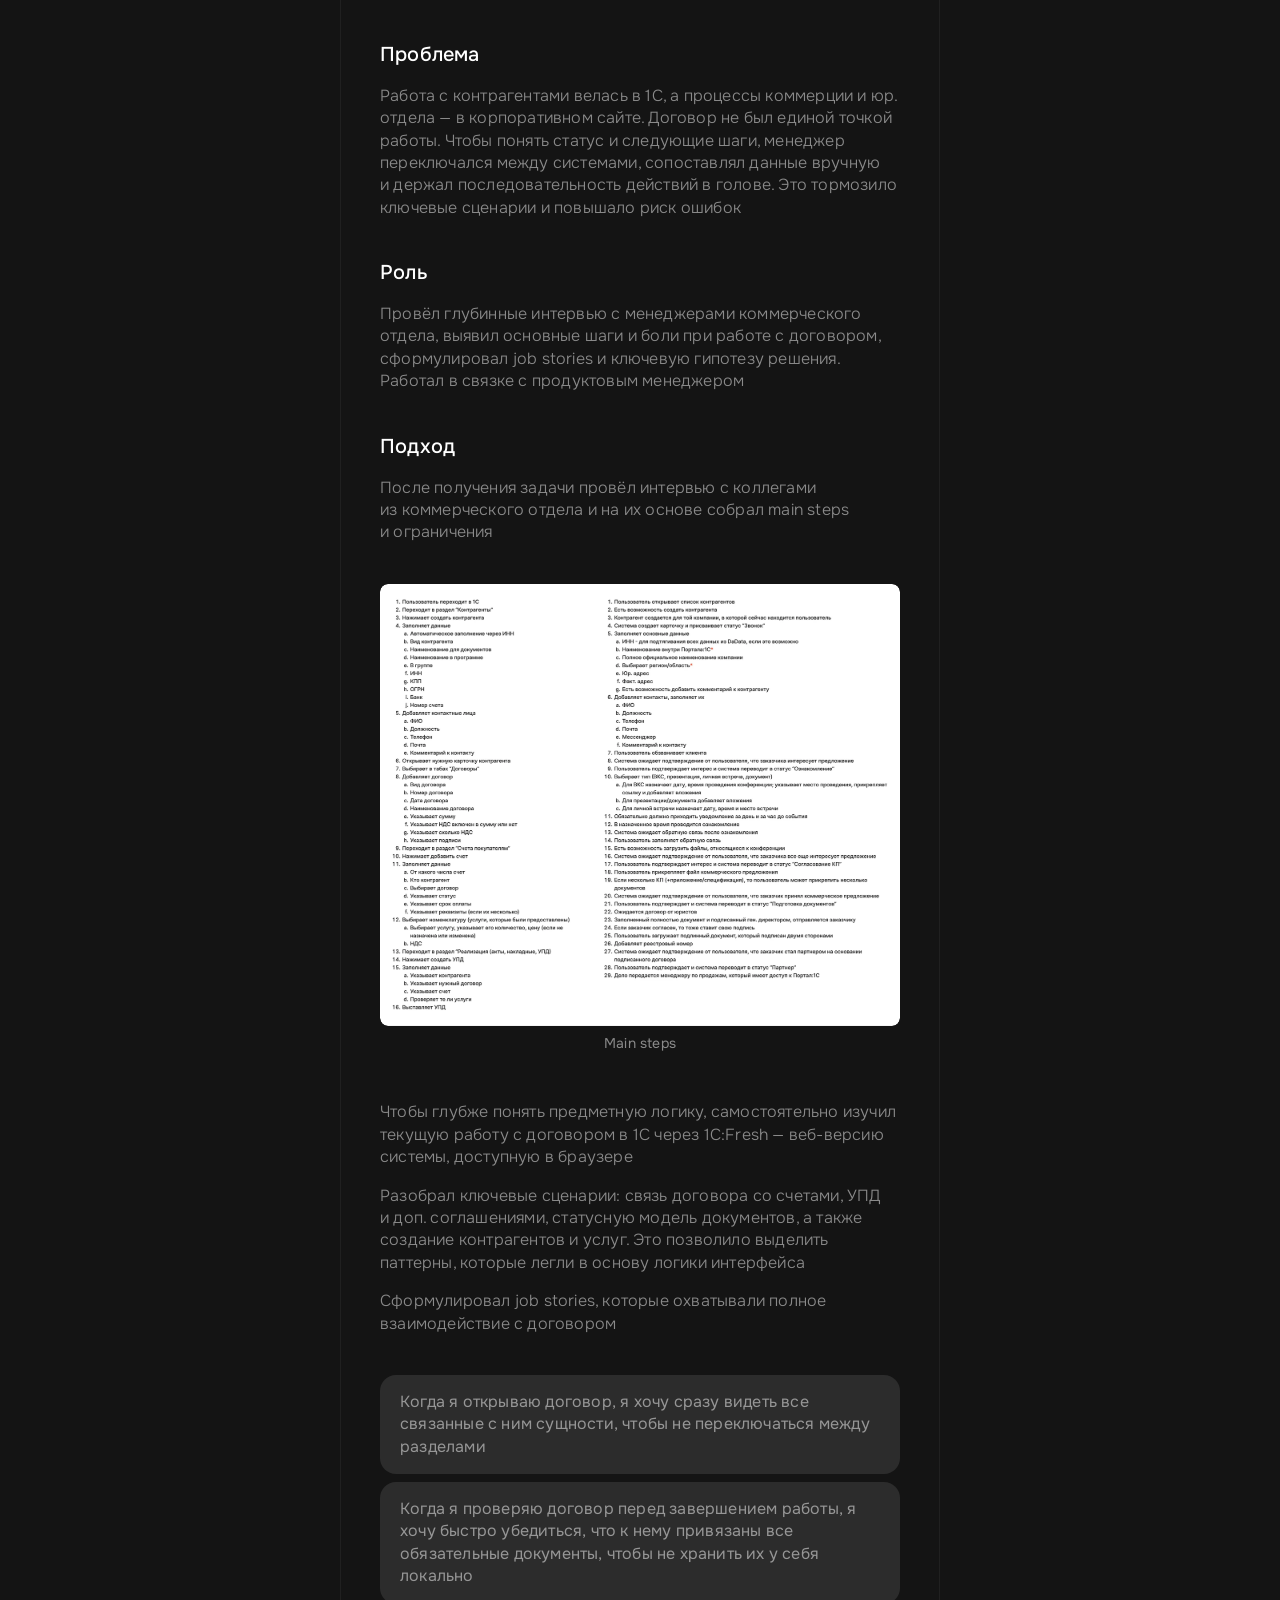
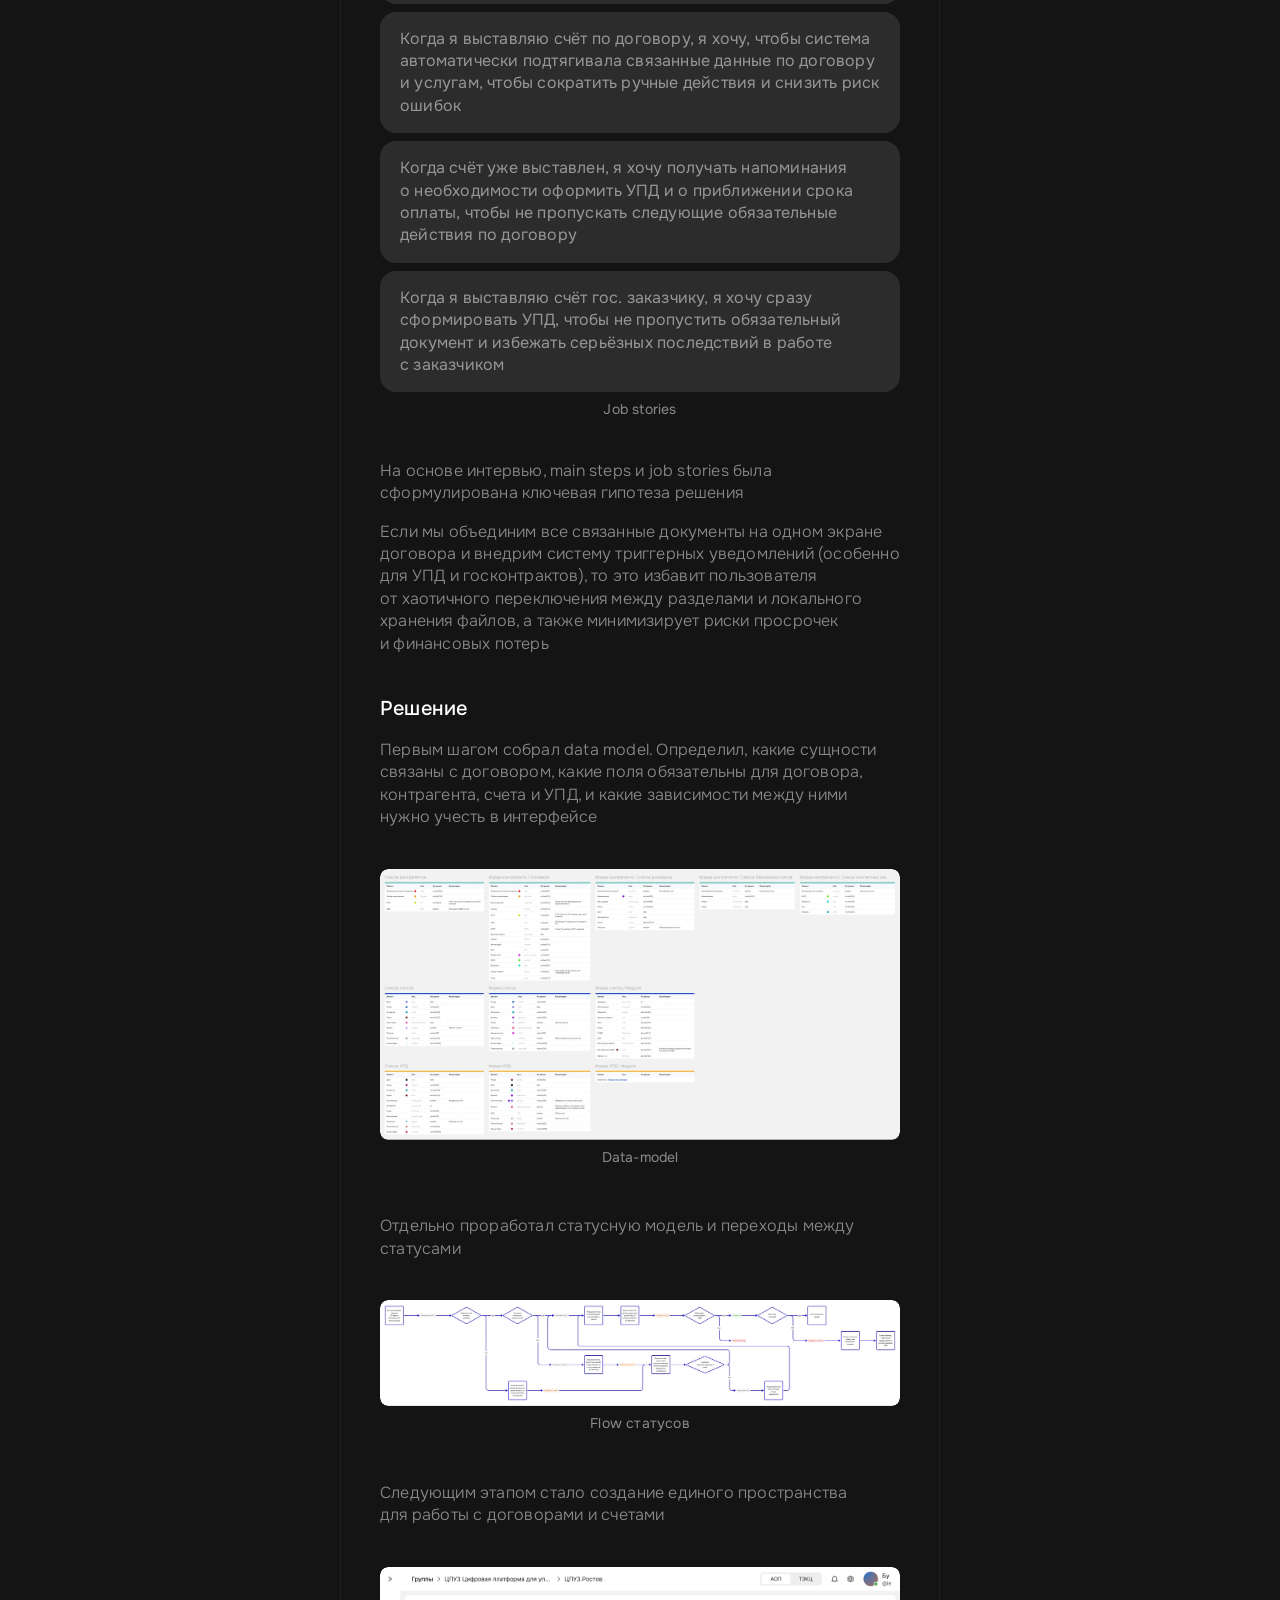
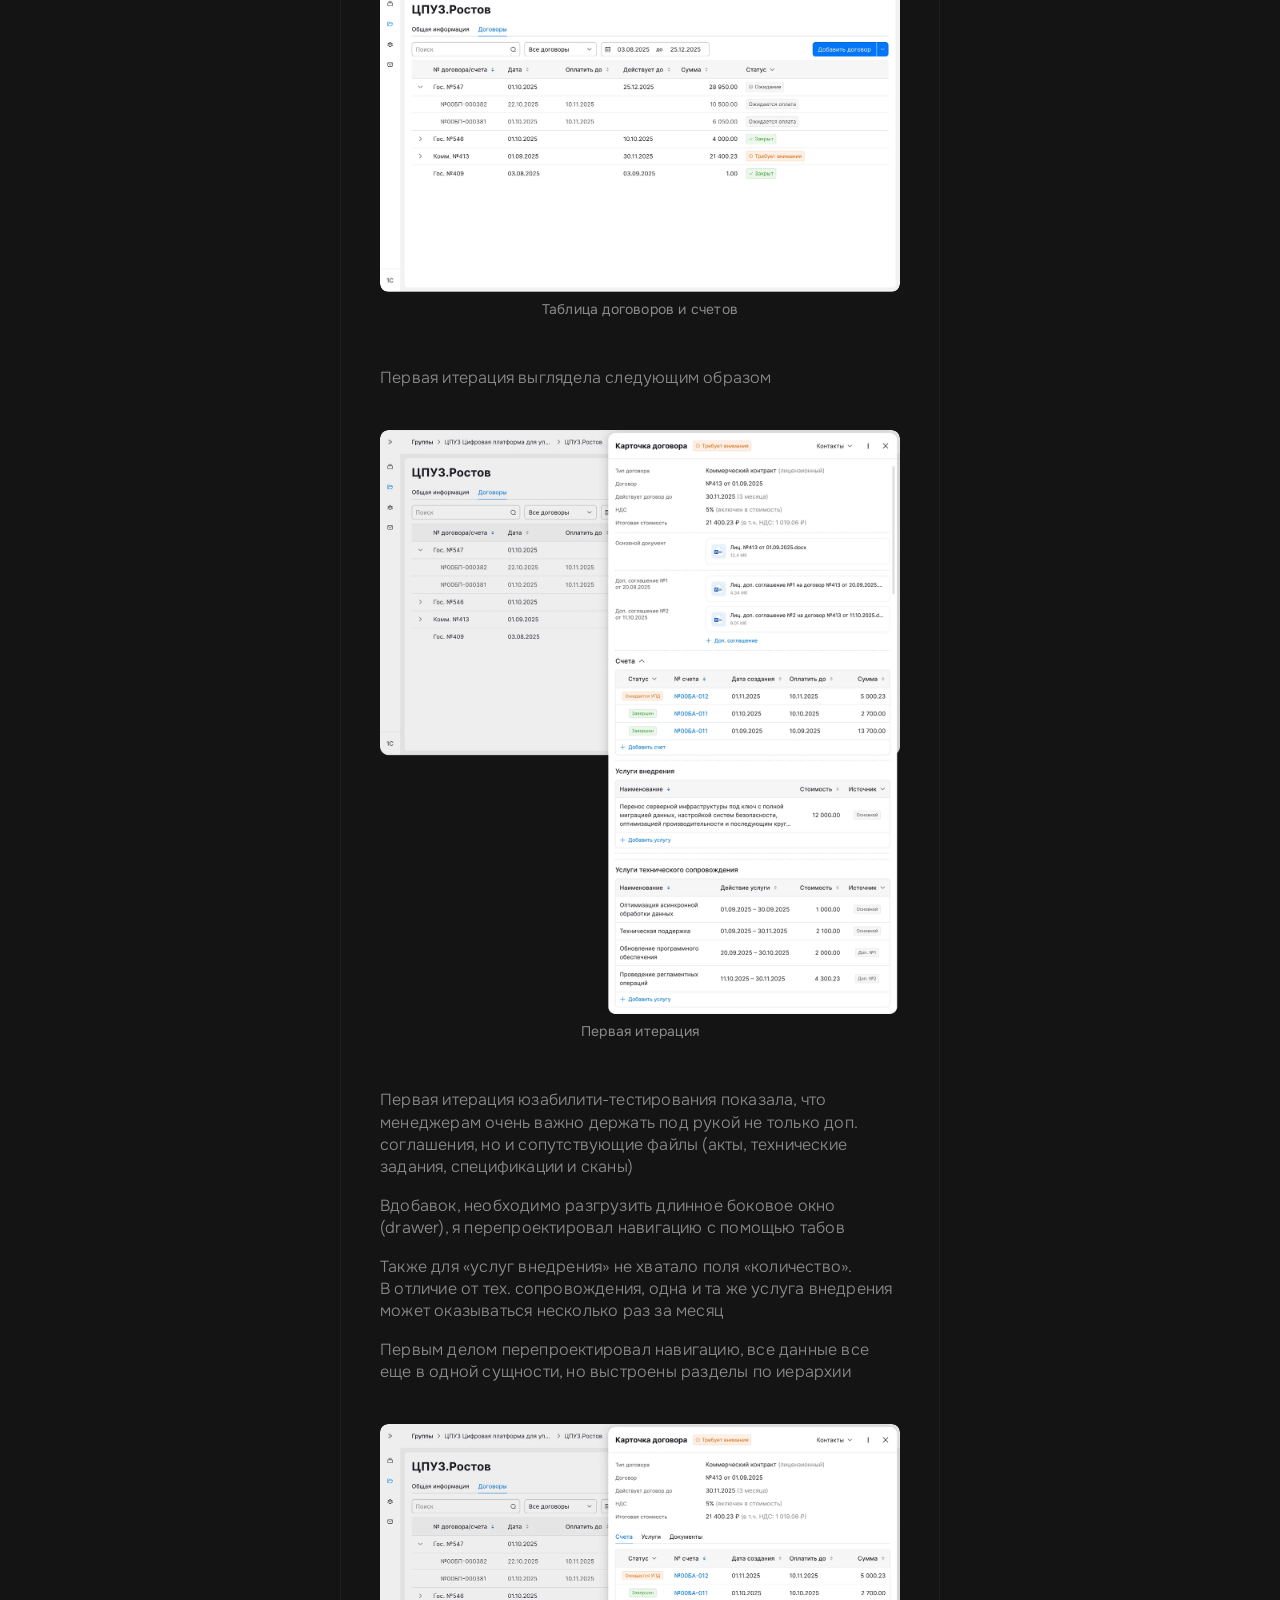
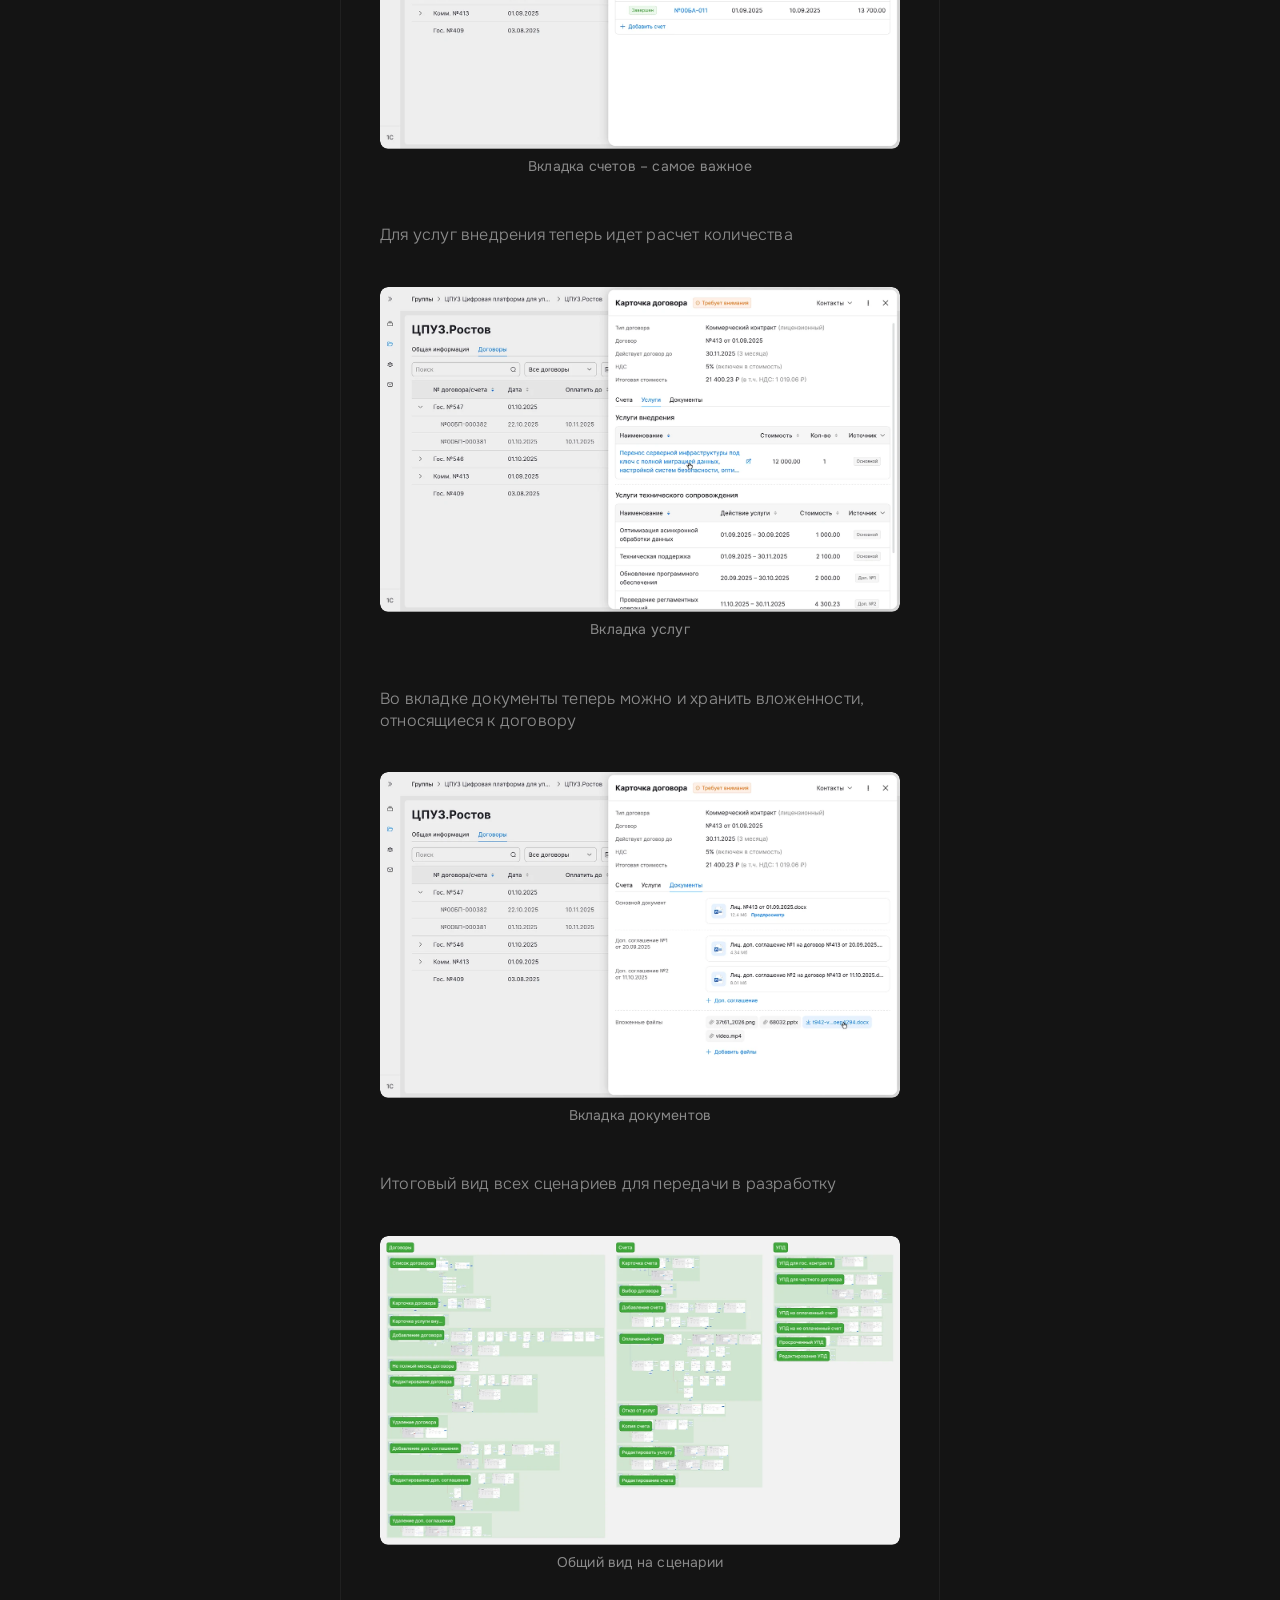
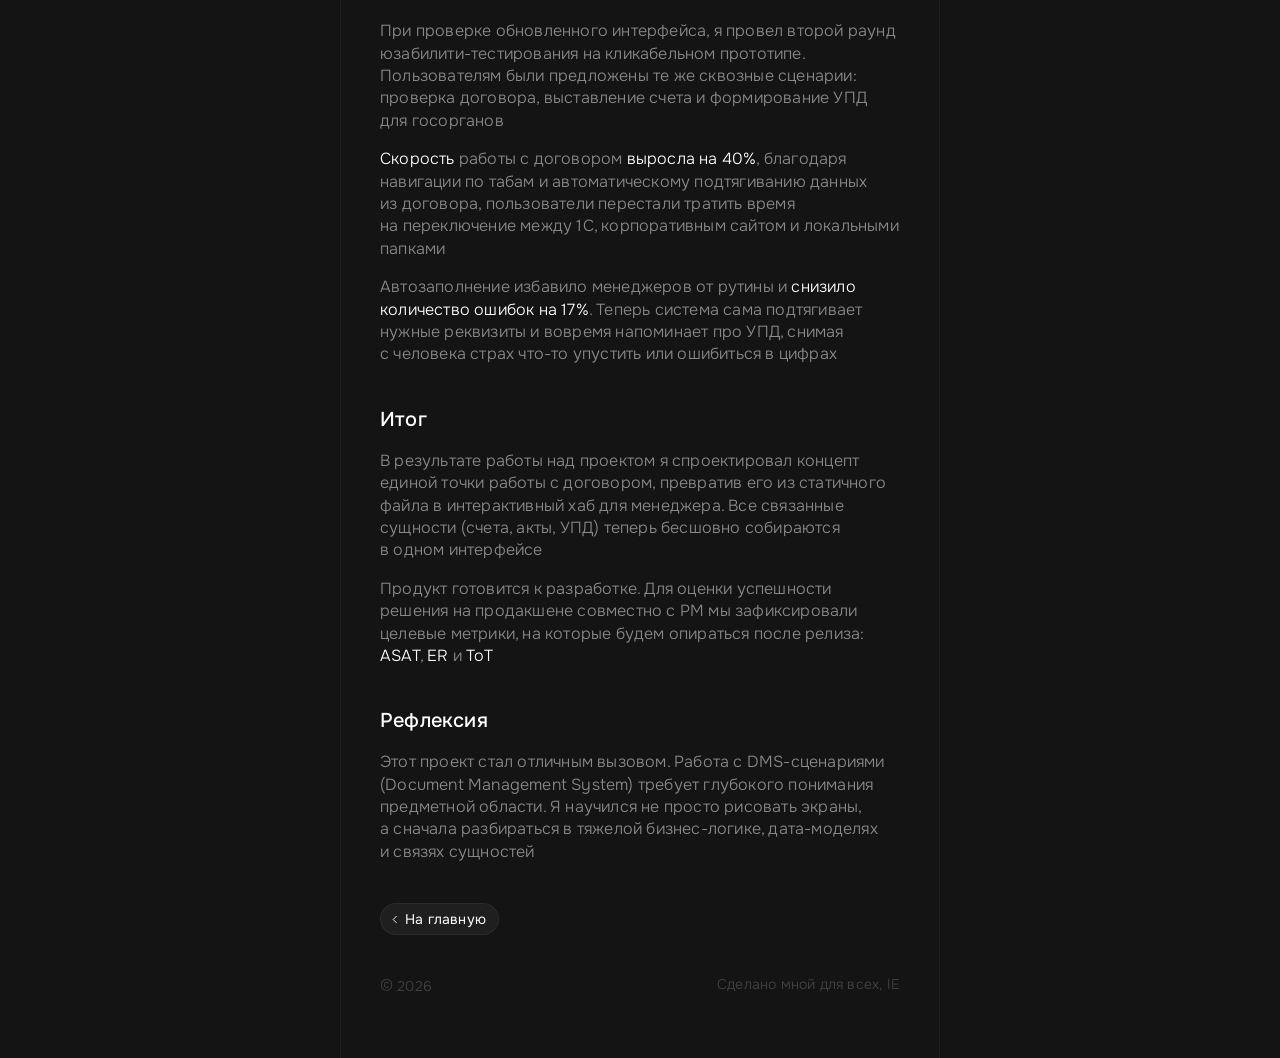
==== commit ed53e6da: "v.1.1" ====
--- a/agreement-card.html
+++ b/agreement-card.html
@@ -5,6 +5,12 @@
     <meta name="viewport" content="width=device-width, initial-scale=1.0" />
     <title>Карточка договора</title>
     <link rel="icon" href="src/icons/favicon16.svg" type="image/svg+xml" />
+    <link rel="preconnect" href="https://fonts.googleapis.com" />
+    <link rel="preconnect" href="https://fonts.gstatic.com" crossorigin />
+    <link
+      href="https://fonts.googleapis.com/css2?family=Onest:wght@300;400;500;600;700&display=swap"
+      rel="stylesheet"
+    />
     <link rel="stylesheet" href="styles.css" />
     <link rel="prefetch" href="./index.html" />
   </head>
@@ -25,13 +31,13 @@
       <div class="before-after anim-load anim-delay-3">
         <div
           class="image-block image-block--tagged"
-          data-full-src="./src/img/d-before@4x.png"
+          data-full-src="./src/img/d-before@4x.webp"
         >
           <div class="image-block__tag">Было</div>
           <div class="image-block__container">
             <img
               class="image-block__image"
-              src="./src/img/d-before.png"
+              src="./src/img/d-before.webp"
               alt=""
               width="520"
               height="276"
@@ -42,13 +48,13 @@
         </div>
         <div
           class="image-block image-block--tagged"
-          data-full-src="./src/img/d-after@4x.png"
+          data-full-src="./src/img/d-after@4x.webp"
         >
           <div class="image-block__tag">Финальная версия</div>
           <div class="image-block__container">
             <img
               class="image-block__image"
-              src="./src/img/d-after.png"
+              src="./src/img/d-after.webp"
               alt=""
               width="520"
               height="420"
@@ -60,12 +66,12 @@
       </div>
       <div
         class="image-block result anim-load anim-delay-4"
-        data-full-src="./src/img/d-result@4x.png"
-      >
-        <div class="image-block__container">
-          <img
-            class="image-block__image"
-            src="./src/img/d-result.png"
+        data-full-src="./src/img/d-result@4x.webp"
+      >
+        <div class="image-block__container">
+          <img
+            class="image-block__image"
+            src="./src/img/d-result.webp"
             alt=""
             width="720"
             height="609"
@@ -103,12 +109,12 @@
       </section>
       <div
         class="image-block"
-        data-full-src="./src/img/d-main-steps@4x.png"
-      >
-        <div class="image-block__container">
-          <img
-            class="image-block__image"
-            src="./src/img/d-main-steps.png"
+        data-full-src="./src/img/d-main-steps@4x.webp"
+      >
+        <div class="image-block__container">
+          <img
+            class="image-block__image"
+            src="./src/img/d-main-steps.webp"
             alt=""
             width="720"
             height="609"
@@ -163,12 +169,12 @@
       </section>
       <div
         class="image-block"
-        data-full-src="./src/img/d-data-model@4x.png"
-      >
-        <div class="image-block__container">
-          <img
-            class="image-block__image"
-            src="./src/img/d-data-model.png"
+        data-full-src="./src/img/d-data-model@4x.webp"
+      >
+        <div class="image-block__container">
+          <img
+            class="image-block__image"
+            src="./src/img/d-data-model.webp"
             alt=""
             width="2760"
             height="1436"
@@ -185,12 +191,12 @@
       </section>
       <div
         class="image-block"
-        data-full-src="./src/img/d-flow@4x.png"
-      >
-        <div class="image-block__container">
-          <img
-            class="image-block__image"
-            src="./src/img/d-flow.png"
+        data-full-src="./src/img/d-flow@4x.webp"
+      >
+        <div class="image-block__container">
+          <img
+            class="image-block__image"
+            src="./src/img/d-flow.webp"
             alt=""
             width="720"
             height="146"
@@ -207,12 +213,12 @@
       </section>
       <div
         class="image-block"
-        data-full-src="./src/img/d-main-table@4x.png"
-      >
-        <div class="image-block__container">
-          <img
-            class="image-block__image"
-            src="./src/img/d-main-table.png"
+        data-full-src="./src/img/d-main-table@4x.webp"
+      >
+        <div class="image-block__container">
+          <img
+            class="image-block__image"
+            src="./src/img/d-main-table.webp"
             alt=""
             width="720"
             height="450"
@@ -229,12 +235,12 @@
       </section>
       <div
         class="image-block"
-        data-full-src="./src/img/d-first-ver@4x.png"
-      >
-        <div class="image-block__container">
-          <img
-            class="image-block__image"
-            src="./src/img/d-first-ver.png"
+        data-full-src="./src/img/d-first-ver@4x.webp"
+      >
+        <div class="image-block__container">
+          <img
+            class="image-block__image"
+            src="./src/img/d-first-ver.webp"
             alt=""
             width="720"
             height="450"
@@ -260,12 +266,12 @@
       </section>
       <div
         class="image-block"
-        data-full-src="./src/img/d-account@4x.png"
-      >
-        <div class="image-block__container">
-          <img
-            class="image-block__image"
-            src="./src/img/d-account.png"
+        data-full-src="./src/img/d-account@4x.webp"
+      >
+        <div class="image-block__container">
+          <img
+            class="image-block__image"
+            src="./src/img/d-account.webp"
             alt=""
             width="720"
             height="450"
@@ -282,12 +288,12 @@
       </section>
       <div
         class="image-block"
-        data-full-src="./src/img/d-services@4x.png"
-      >
-        <div class="image-block__container">
-          <img
-            class="image-block__image"
-            src="./src/img/d-services.png"
+        data-full-src="./src/img/d-services@4x.webp"
+      >
+        <div class="image-block__container">
+          <img
+            class="image-block__image"
+            src="./src/img/d-services.webp"
             alt=""
             width="720"
             height="450"
@@ -304,12 +310,12 @@
       </section>
       <div
         class="image-block"
-        data-full-src="./src/img/d-files@4x.png"
-      >
-        <div class="image-block__container">
-          <img
-            class="image-block__image"
-            src="./src/img/d-files.png"
+        data-full-src="./src/img/d-files@4x.webp"
+      >
+        <div class="image-block__container">
+          <img
+            class="image-block__image"
+            src="./src/img/d-files.webp"
             alt=""
             width="720"
             height="450"
@@ -326,12 +332,12 @@
       </section>
       <div
         class="image-block"
-        data-full-src="./src/img/d-overview@4x.png"
-      >
-        <div class="image-block__container">
-          <img
-            class="image-block__image"
-            src="./src/img/d-overview.png"
+        data-full-src="./src/img/d-overview@4x.webp"
+      >
+        <div class="image-block__container">
+          <img
+            class="image-block__image"
+            src="./src/img/d-overview.webp"
             alt=""
             width="720"
             height="450"
@@ -369,9 +375,9 @@
           <span class="back-button-text">На главную</span>
         </a>
         <button class="back-button scroll-to-top" type="button">
-          <div class="back-button-icon">
+          <span class="back-button-icon">
             <img src="./src/icons/up.svg" alt="" width="12" height="12" />
-          </div>
+          </span>
           <span class="back-button-text">Наверх</span>
         </button>
       </div>
--- a/styles.css
+++ b/styles.css
@@ -1,5 +1,3 @@
-@import url('https://fonts.googleapis.com/css2?family=Onest:wght@300;400;500;600;700&display=swap');
-
 /* ==========================================================================
    Base
    ========================================================================== */
@@ -272,14 +270,6 @@
   text-align: center;
 }
 
-.project-card__icon {
-  display: flex;
-  align-items: center;
-  justify-content: center;
-  width: 20px;
-  height: 20px;
-}
-
 .project-card__more-text {
   color: rgba(255, 255, 255, 0.3);
   font-size: 14px;
@@ -288,90 +278,6 @@
   letter-spacing: 0.2px;
 }
 
-.card-container {
-  align-self: stretch;
-  height: auto;
-  position: relative;
-  padding: 0 40px;
-  scroll-margin-top: 60px;
-  touch-action: pan-y;
-}
-
-.card-item {
-  position: absolute;
-  border-radius: 16px;
-  user-select: none;
-  -webkit-user-drag: none;
-  top: 0;
-  left: 0;
-  transform-origin: top left;
-  background-position: center;
-  background-repeat: no-repeat;
-  background-size: cover;
-  transition: transform 0.4s cubic-bezier(0.65, 0, 0.35, 1),
-              left 0.4s cubic-bezier(0.65, 0, 0.35, 1),
-              top 0.4s cubic-bezier(0.65, 0, 0.35, 1),
-              width 0.4s cubic-bezier(0.65, 0, 0.35, 1),
-              height 0.4s cubic-bezier(0.65, 0, 0.35, 1);
-}
-
-.card-container.is-swiping .card-item {
-  transition: none;
-}
-
-.card-item--1 { z-index: 4; }
-.card-item--2 { z-index: 3; }
-.card-item--3 { z-index: 2; }
-.card-item--4 { z-index: 1; }
-
-.card-item--4 {
-  width: 433.01px;
-  height: 433.01px;
-  left: calc(40px + 520px - 433.01px - 137.03px);
-  top: 10.05px;
-  transform: rotate(13deg);
-  background-image: url('./src/img/card-item--4.png');
-}
-
-.card-item--3 {
-  width: 460.98px;
-  height: 460.98px;
-  left: calc(40px + 520px - 460.98px - 229.29px);
-  top: 4.27px;
-  transform: rotate(8deg);
-  background-image: url('./src/img/card-item--3.png');
-}
-
-.card-item--2 {
-  width: 488.27px;
-  height: 488.27px;
-  left: calc(40px + 520px - 488.27px - 320.82px);
-  top: 2.59px;
-  transform: rotate(4deg);
-  background-image: url('./src/img/card-item--2.png');
-}
-
-.card-item--1 {
-  width: 520px;
-  height: 520px;
-  left: 40px;
-  top: 0;
-  background-image: url('./src/img/card-item--1.png');
-  cursor: default;
-}
-
-.card-item[style*="pointer-events: auto"] {
-  cursor: pointer;
-}
-
-.card-container:hover .card-item {
-  cursor: grab;
-}
-
-.card-container:active .card-item {
-  cursor: grabbing;
-}
-
 /* ==========================================================================
    Work list
    ========================================================================== */
@@ -409,7 +315,6 @@
   display: flex;
   flex-direction: column;
   border-top: 1px solid rgba(255, 255, 255, 0.03);
-  transition: all 0.3s cubic-bezier(0.65, 0, 0.35, 1);
 }
 
 .work-list__item:last-child {
@@ -423,7 +328,6 @@
   align-items: flex-start;
   gap: 24px;
   cursor: pointer;
-  transition: all 0.3s cubic-bezier(0.65, 0, 0.35, 1);
   -webkit-tap-highlight-color: transparent;
   touch-action: manipulation;
 }
@@ -560,6 +464,12 @@
 }
 
 .back-button {
+  height: 32px;
+  padding: 1px 12px 0 8px;
+  display: inline-flex;
+  justify-content: flex-start;
+  align-items: center;
+  gap: 4px;
   border-radius: 100px;
   background: rgba(255, 255, 255, 0.05);
   border: 1px solid rgba(255, 255, 255, 0.05);
@@ -577,6 +487,11 @@
 
 .back-button:active {
   background: rgba(255, 255, 255, 0.2);
+}
+
+.back-button:focus-visible {
+  outline: 2px solid rgba(255, 255, 255, 0.5);
+  outline-offset: 2px;
 }
 
 .link-button-text,
@@ -812,15 +727,6 @@
 
 .page-anchor__item--active {
   color: #ffffff;
-}
-
-.back-button {
-  height: 32px;
-  padding: 1px 12px 0px 8px;
-  display: inline-flex;
-  justify-content: flex-start;
-  align-items: center;
-  gap: 4px;
 }
 
 .back-button--cv {
@@ -1173,69 +1079,6 @@
   word-wrap: break-word;
 }
 
-.stat-block {
-  align-self: stretch;
-  padding: 0 40px;
-  display: grid;
-  grid-template-columns: 180px 1fr;
-  grid-template-rows: auto auto;
-  gap: 8px;
-}
-
-.stat-card {
-  padding: 16px;
-  overflow: hidden;
-  border-radius: 16px;
-  display: flex;
-  flex-direction: column;
-  justify-content: space-between;
-  align-items: flex-start;
-  height: 100px;
-  background-position: center;
-  background-size: cover;
-  background-repeat: no-repeat;
-  position: relative;
-}
-
-.stat-card--col-span {
-  grid-row: span 2;
-  justify-content: flex-start;
-  height: auto;
-}
-
-.stat-card__value {
-  align-self: stretch;
-  color: #ffffff;
-  font-size: 18px;
-  font-weight: 400;
-  line-height: 1.4;
-  word-wrap: break-word;
-}
-
-.stat-card__caption {
-  align-self: stretch;
-  color: rgba(255, 255, 255, 0.80);
-  font-size: 14px;
-  font-weight: 400;
-  line-height: 1.4;
-}
-
-.stat-card--1 {
-  background-image: url('./src/img/bg-card-1.png');
-}
-
-.stat-card--2 {
-  background-image: url('./src/img/bg-card-2.png');
-}
-
-.stat-card--3 {
-  background-image: url('./src/img/bg-card-3.png');
-}
-
-body.no-transition .card-item {
-  transition: none !important;
-}
-
 .action-block .scroll-to-top {
   border: none;
   opacity: 0;
@@ -1351,7 +1194,6 @@
 
   .case-study .header,
   .case-study .story-section,
-  .case-study .stat-block,
   .case-study .action-block,
   .case-study .footer {
     padding-left: 16px;
@@ -1369,36 +1211,9 @@
     padding-right: 16px;
   }
 
-  .before-after {
-    --before-after-side-padding: 16px;
-  }
-
   .case-study .scroll-to-top.fixed {
     left: auto !important;
     right: 16px !important;
-  }
-}
-
-@media (max-width: 450px) {
-  .case-study .stat-block {
-    grid-template-columns: 1fr;
-    grid-template-rows: auto;
-  }
-
-  .case-study .stat-card--col-span {
-    grid-row: auto;
-  }
-
-  .case-study .stat-card--1 {
-    order: 1;
-  }
-
-  .case-study .stat-card--3 {
-    order: 2;
-  }
-
-  .case-study .stat-card--2 {
-    order: 3;
   }
 }
 
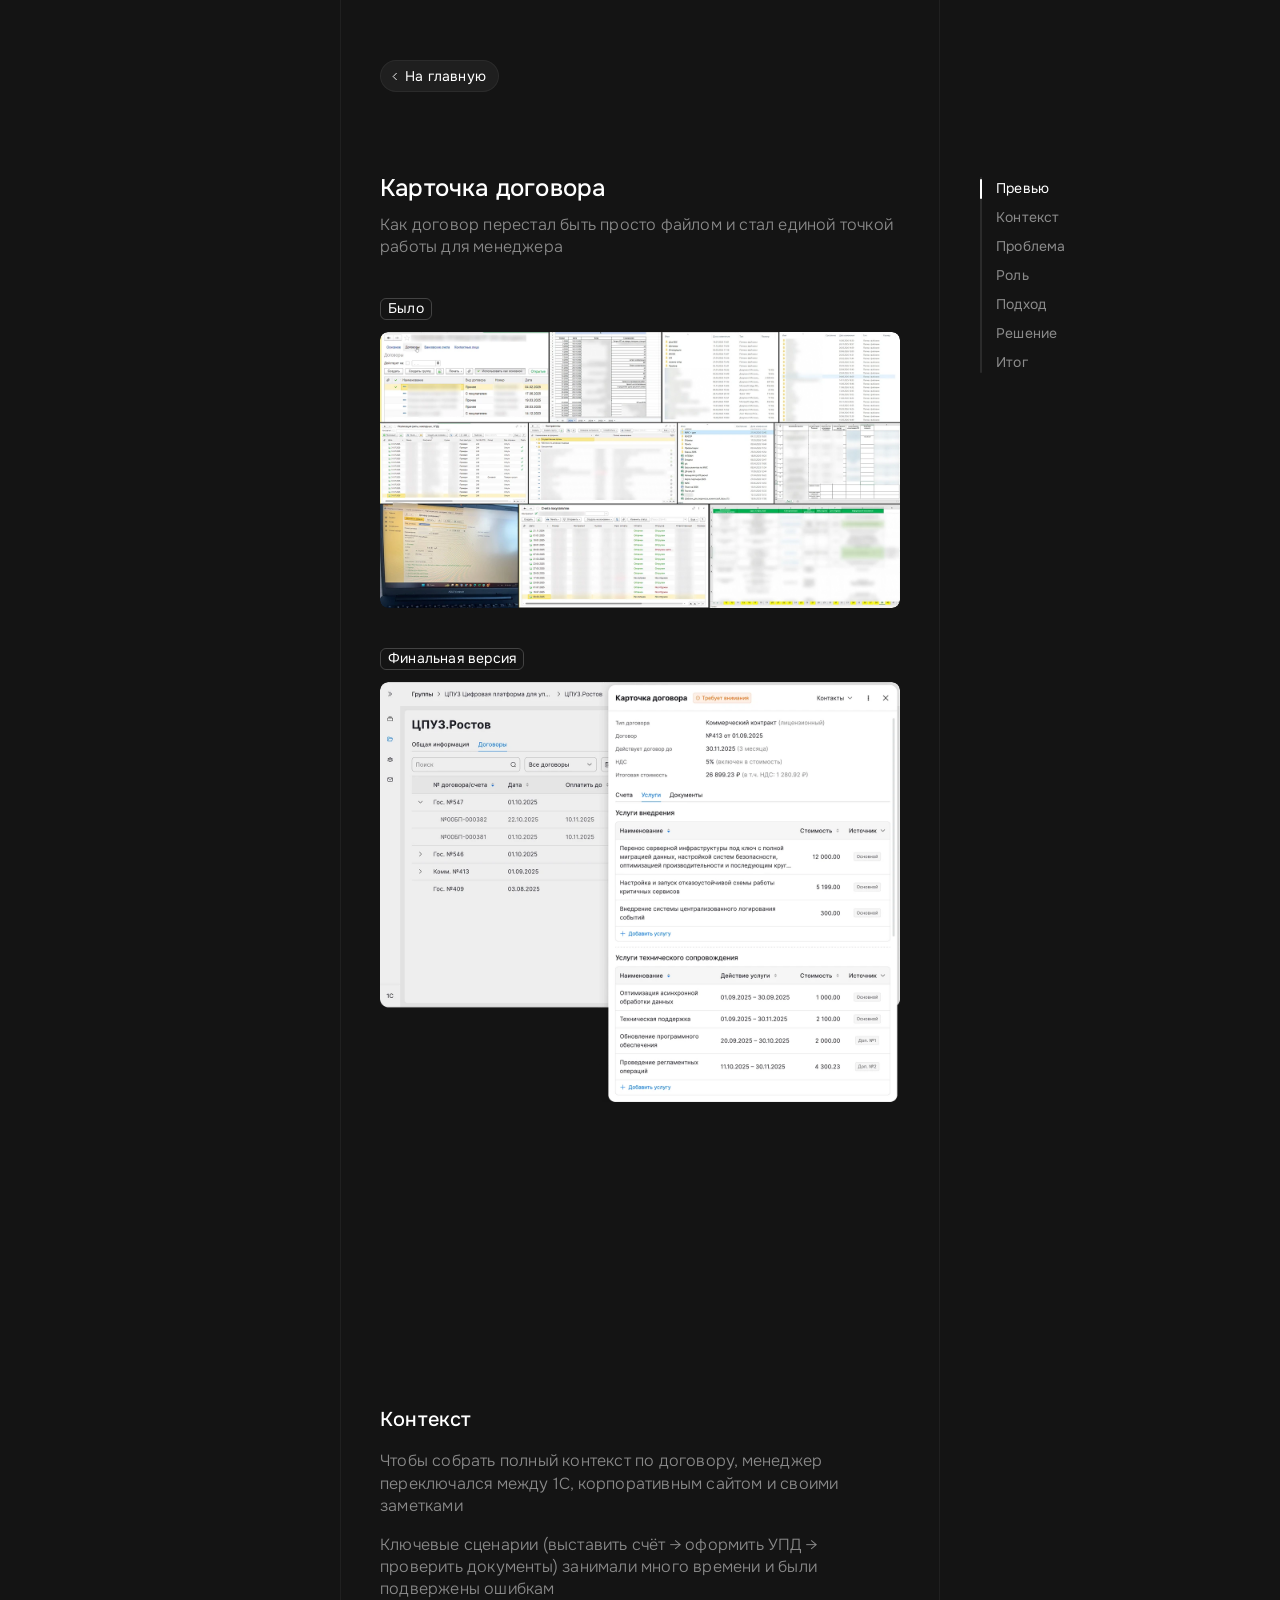
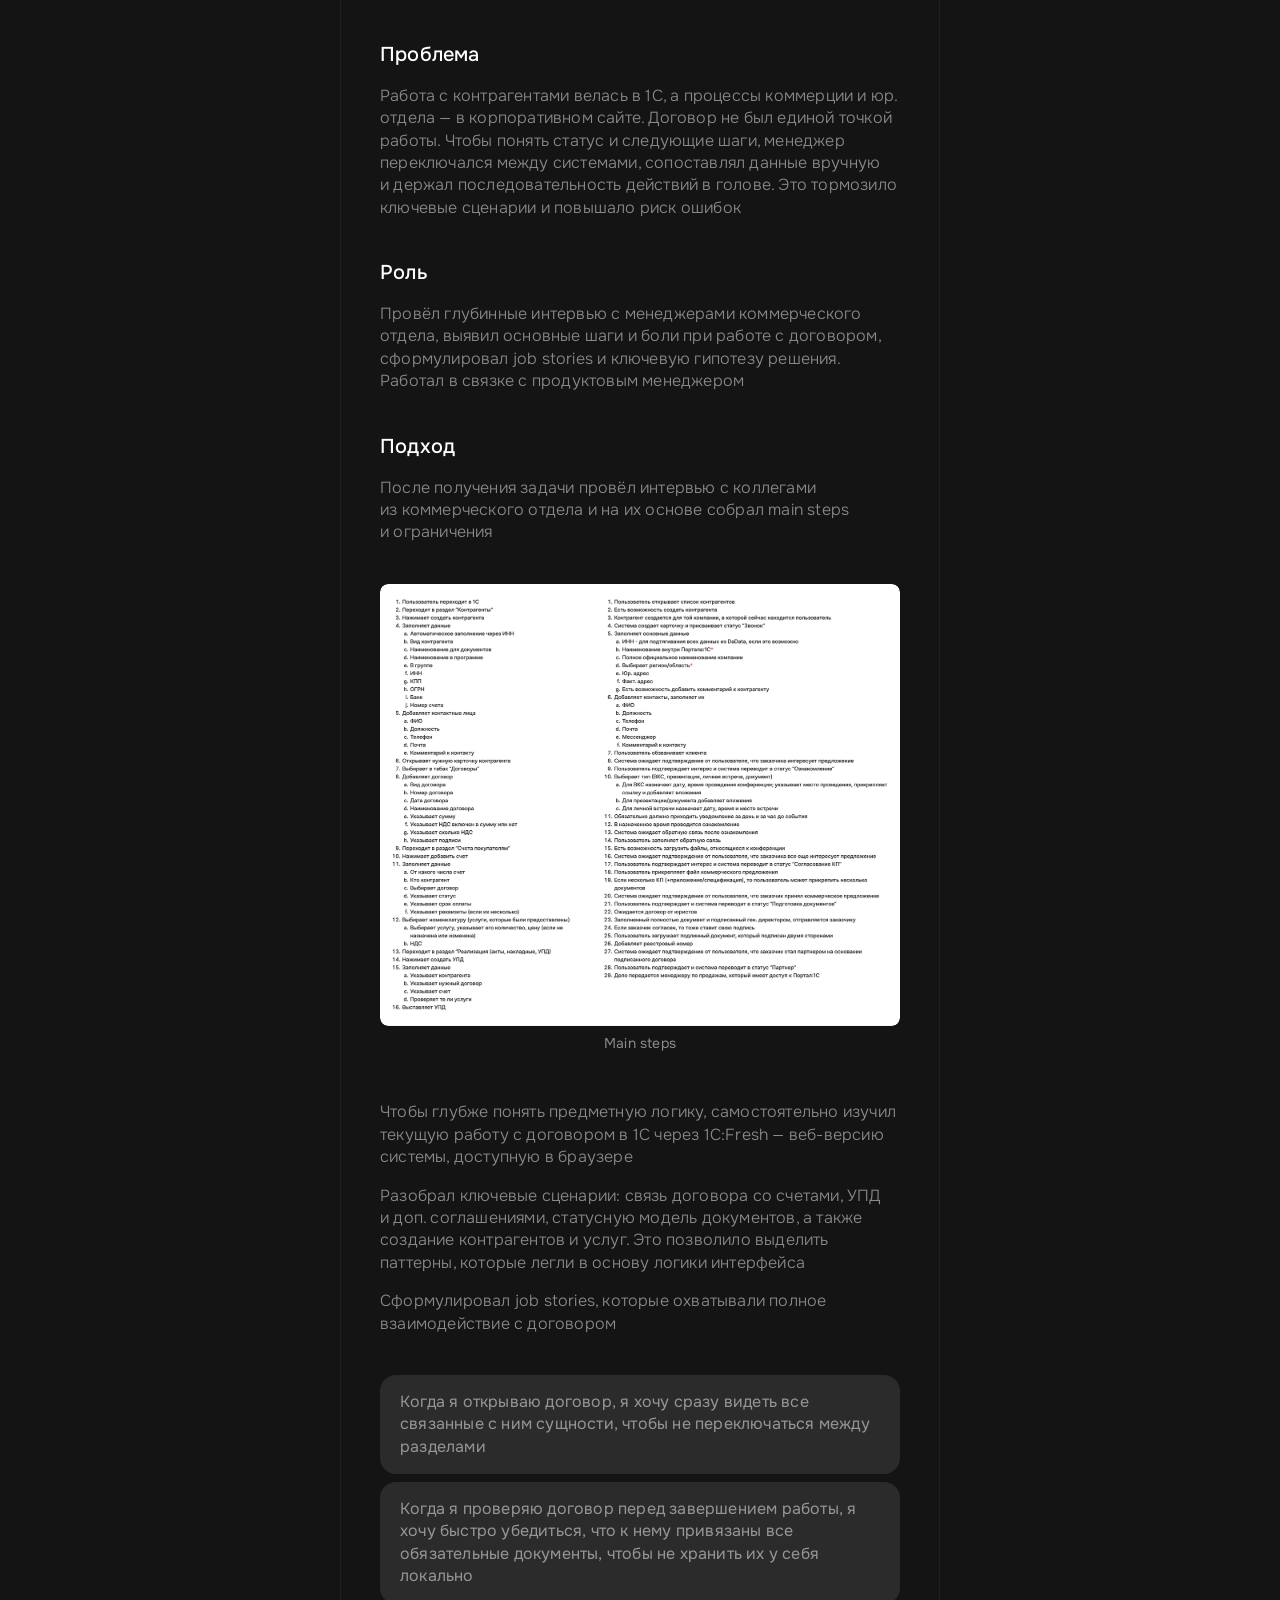
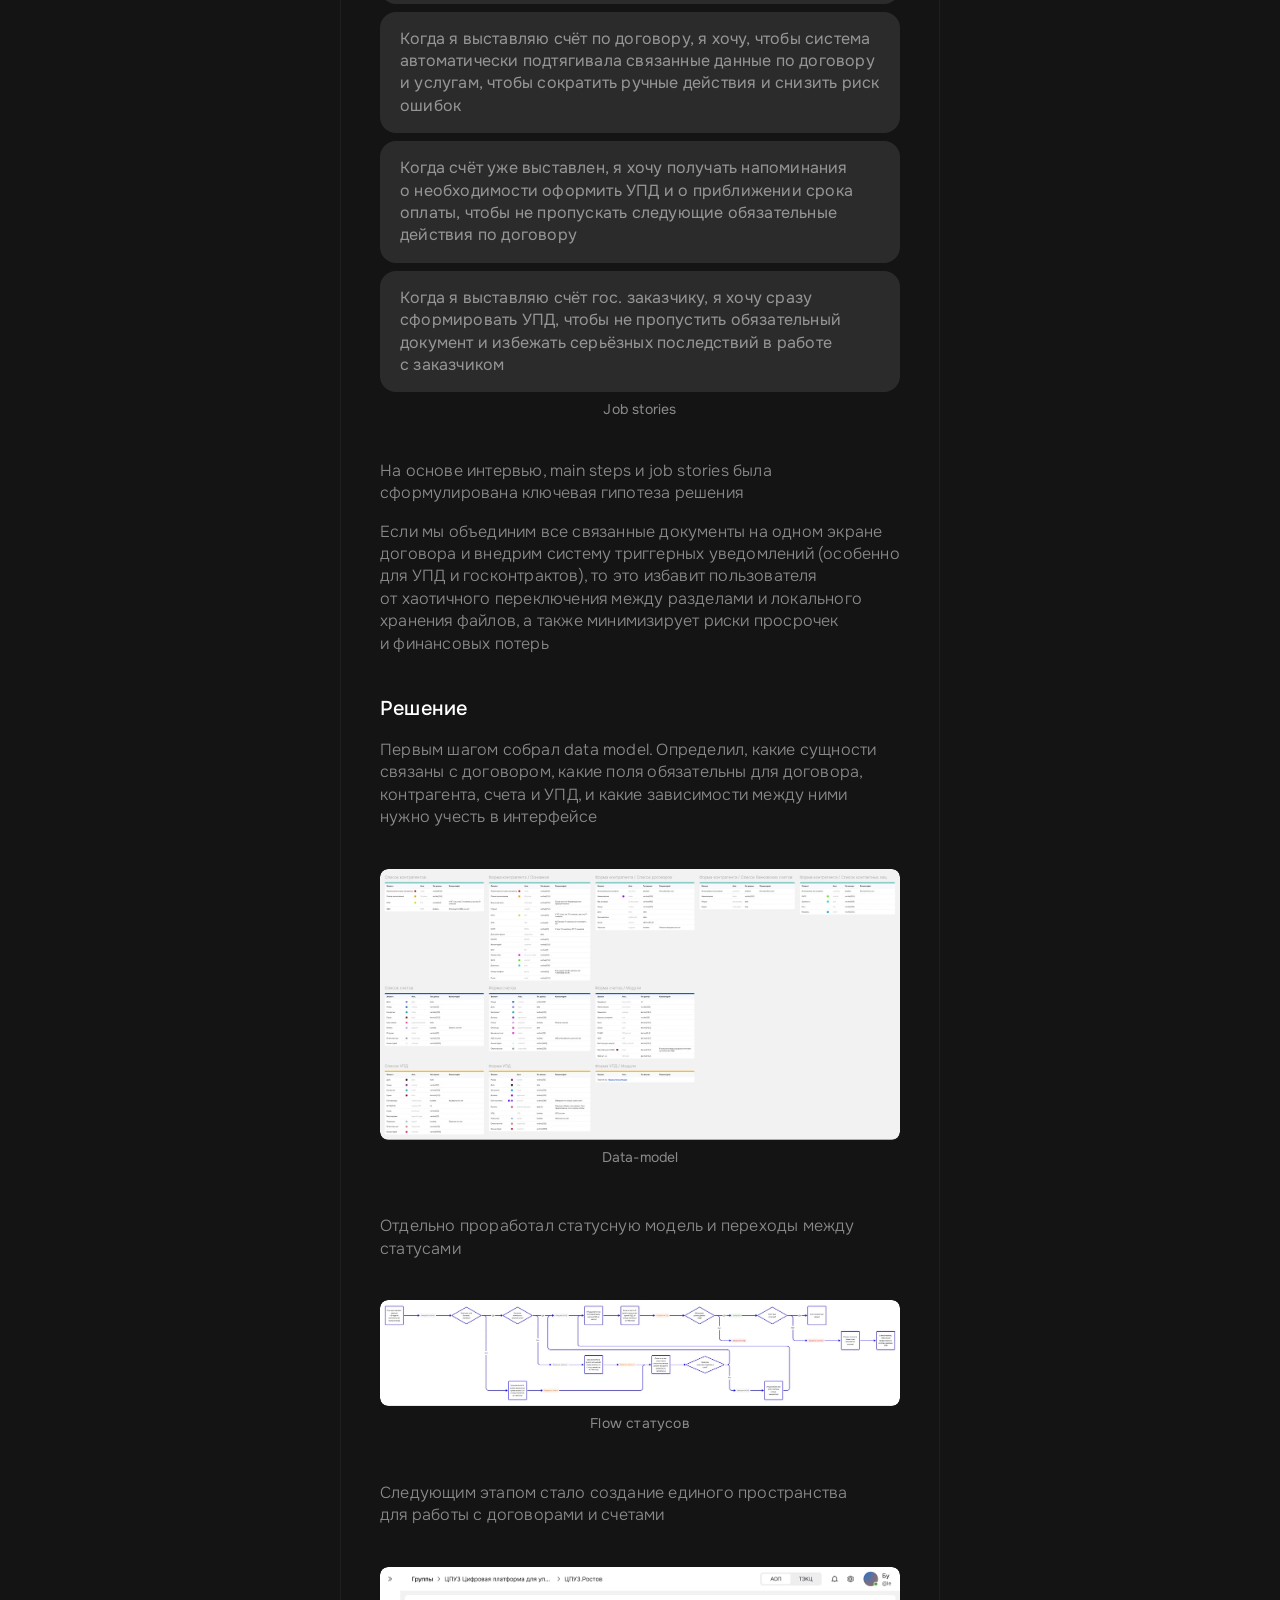
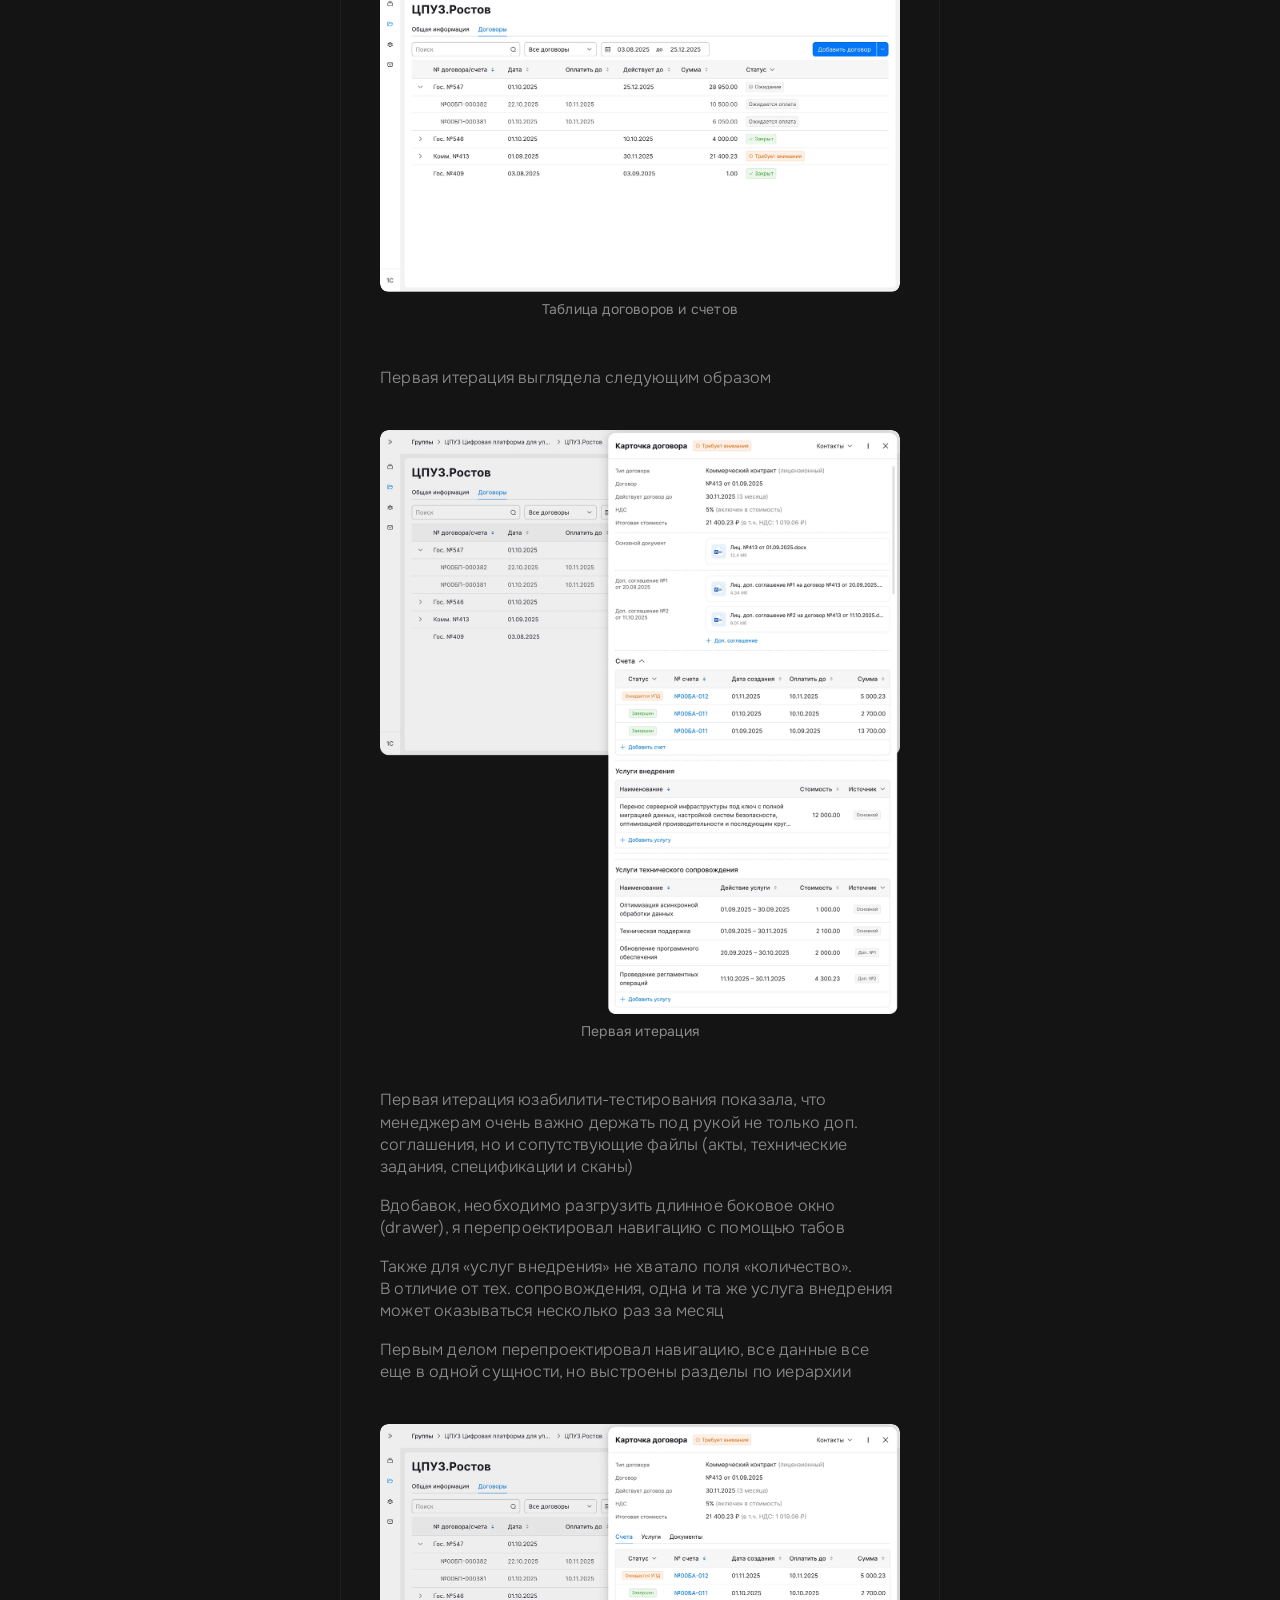
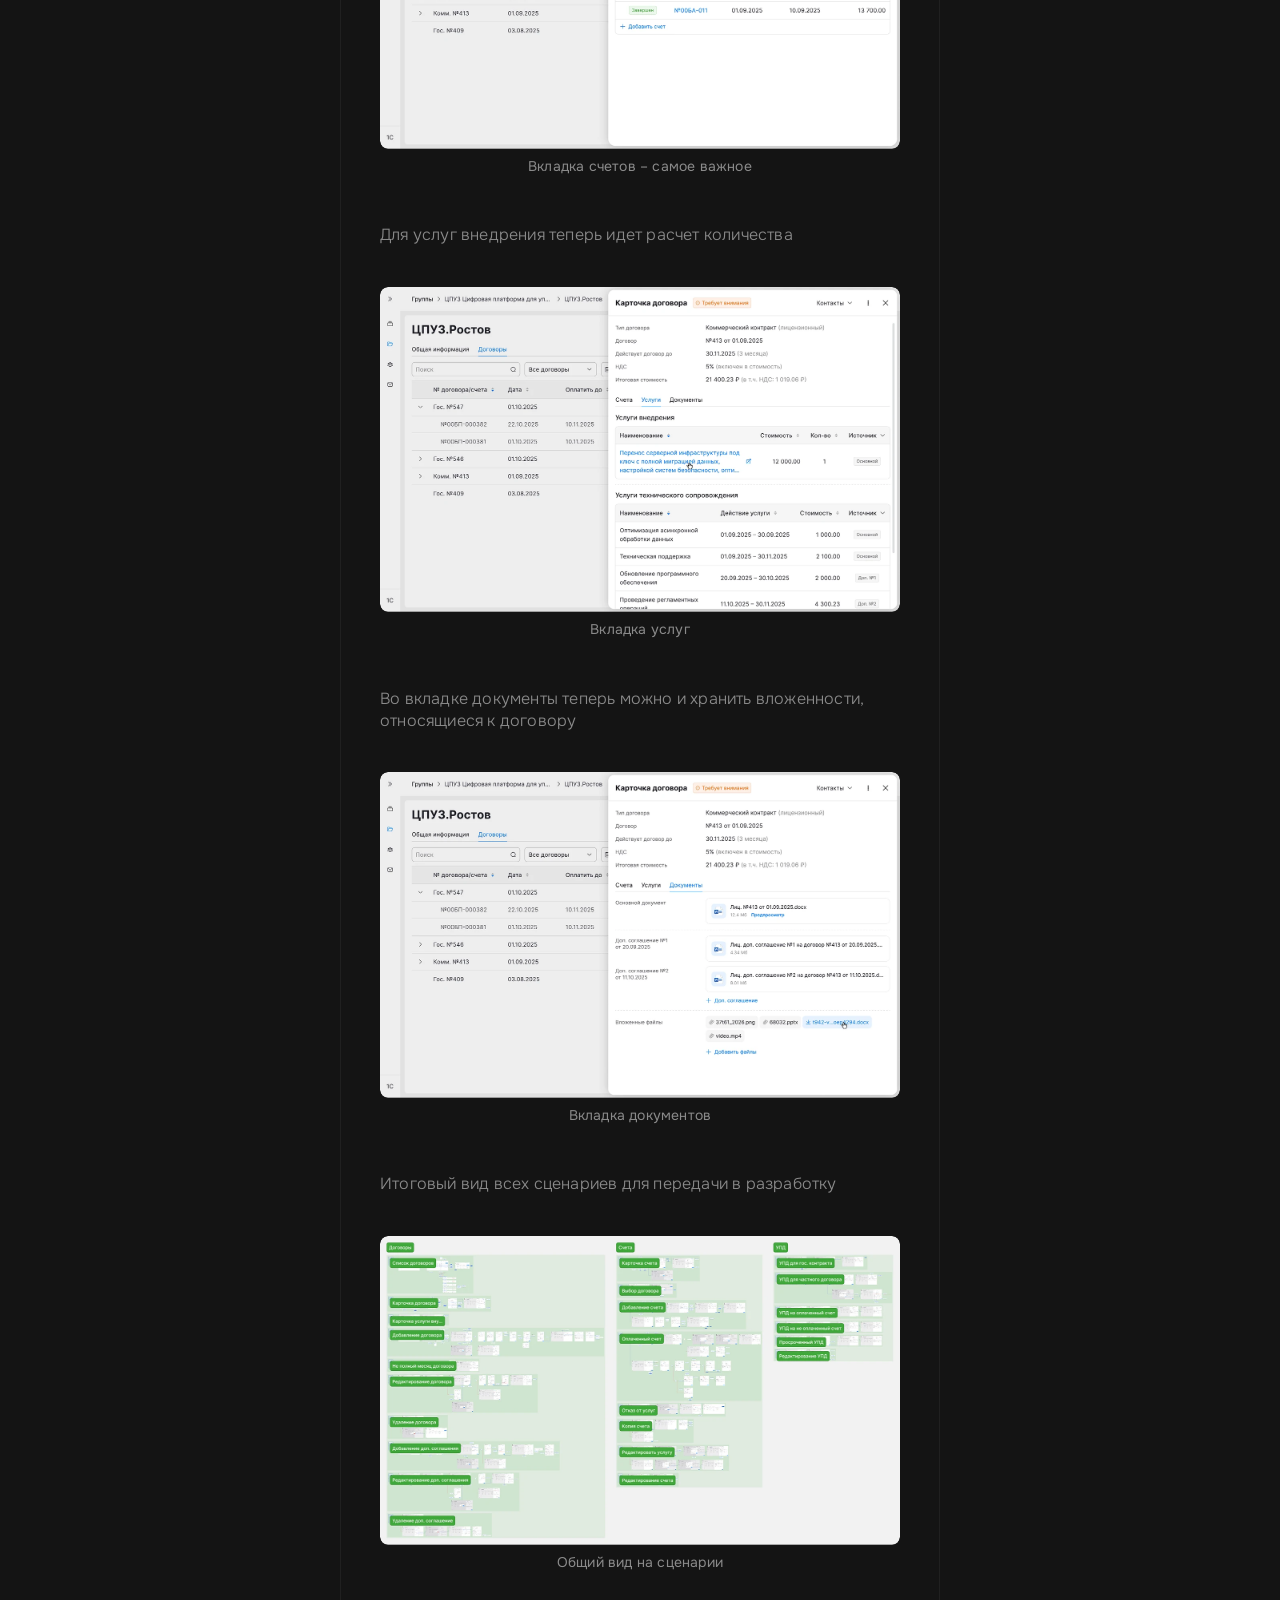
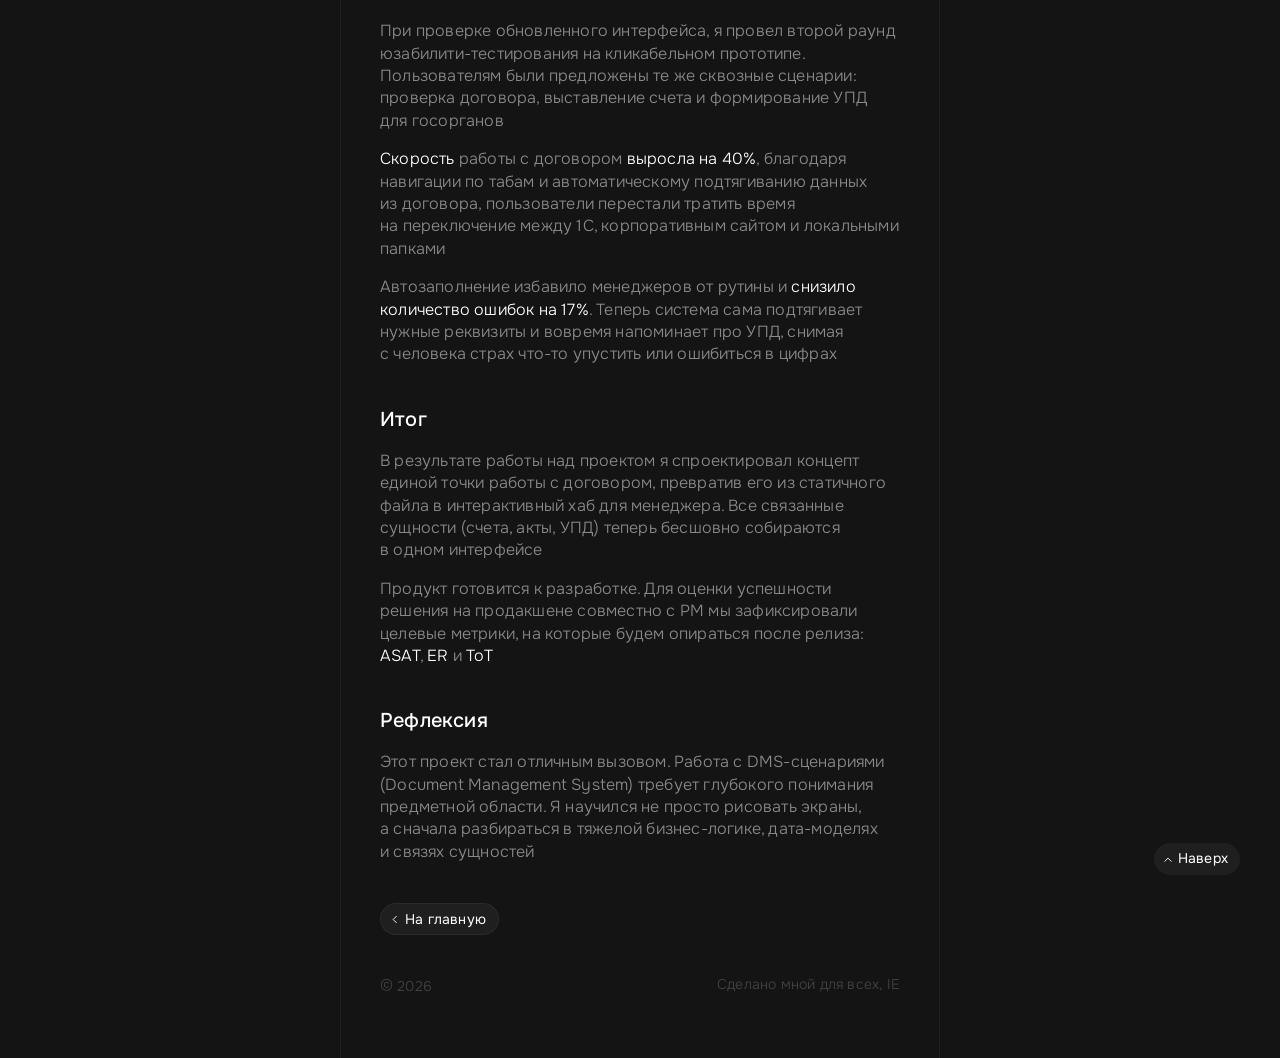
==== commit 88acbb62: "v.1.2" ====
--- a/agreement-card.html
+++ b/agreement-card.html
@@ -3,6 +3,8 @@
   <head>
     <meta charset="UTF-8" />
     <meta name="viewport" content="width=device-width, initial-scale=1.0" />
+    <meta name="description" content="Кейс о проектировании единой точки работы с договором, счетами, актами и УПД для менеджеров." />
+    <meta name="theme-color" content="#141414" />
     <title>Карточка договора</title>
     <link rel="icon" href="src/icons/favicon16.svg" type="image/svg+xml" />
     <link rel="preconnect" href="https://fonts.googleapis.com" />
@@ -13,17 +15,12 @@
     />
     <link rel="stylesheet" href="styles.css" />
     <link rel="prefetch" href="./index.html" />
+    <script src="components.js" defer></script>
+    <script src="script.js" defer></script>
   </head>
   <body class="page case-study">
     <main class="main anchor-top" id="agreement-card-top">
-      <header class="header anim-load anim-delay-1">
-        <a href="./index.html" class="back-button">
-          <div class="back-button-icon">
-            <img src="./src/icons/back.svg" alt="" width="12" height="12" />
-          </div>
-          <span class="back-button-text">На главную</span>
-        </a>
-      </header>
+      <header class="header anim-load anim-delay-1" data-component="case-header"></header>
       <div class="story-content anim-load anim-delay-2">
         <h1 class="story-content__title">Карточка договора</h1>
         <p class="story-content__description">Как договор перестал быть просто файлом и стал единой точкой работы для менеджера</p>
@@ -367,94 +364,14 @@
         <h2 class="story-section__title">Рефлексия</h2>
         <p class="story-section__description">Этот проект стал отличным вызовом. Работа с DMS-сценариями (Document Management System) требует глубокого понимания предметной области. Я научился не просто рисовать экраны, а сначала разбираться в тяжелой бизнес-логике, дата-моделях и связях сущностей</p>
       </section>
-      <div class="action-block">
-        <a href="./index.html" class="back-button">
-          <div class="back-button-icon">
-            <img src="./src/icons/back.svg" alt="" width="12" height="12" />
-          </div>
-          <span class="back-button-text">На главную</span>
-        </a>
-        <button class="back-button scroll-to-top" type="button">
-          <span class="back-button-icon">
-            <img src="./src/icons/up.svg" alt="" width="12" height="12" />
-          </span>
-          <span class="back-button-text">Наверх</span>
-        </button>
-      </div>
-      <div class="footer">
-        <div class="footer__year">
-          <div class="footer__year-sign">©</div>
-          <div class="footer__year-value">2026</div>
-        </div>
-        <div class="footer__note">Сделано мной для всех, IE</div>
-      </div>
+      <div class="action-block" data-component="case-actions"></div>
+      <footer class="footer" data-component="site-footer"></footer>
     </main>
     <nav
       class="page-anchor anim-load anim-delay-2"
       aria-label="Навигация по разделам"
       data-anchor-nav
-    >
-      <div class="page-anchor__line" aria-hidden="true"></div>
-      <div class="page-anchor__active-line" aria-hidden="true"></div>
-      <ul class="page-anchor__list">
-        <li class="page-anchor__list-item">
-          <a
-            href="#agreement-card-top"
-            class="page-anchor__item page-anchor__item--active"
-            data-anchor-link
-            data-target-id="agreement-card-top"
-          >Превью</a>
-        </li>
-        <li class="page-anchor__list-item">
-          <a
-            href="#ac-context"
-            class="page-anchor__item"
-            data-anchor-link
-            data-target-id="ac-context"
-          >Контекст</a>
-        </li>
-        <li class="page-anchor__list-item">
-          <a
-            href="#ac-problem"
-            class="page-anchor__item"
-            data-anchor-link
-            data-target-id="ac-problem"
-          >Проблема</a>
-        </li>
-        <li class="page-anchor__list-item">
-          <a
-            href="#ac-role"
-            class="page-anchor__item"
-            data-anchor-link
-            data-target-id="ac-role"
-          >Роль</a>
-        </li>
-        <li class="page-anchor__list-item">
-          <a
-            href="#ac-approach"
-            class="page-anchor__item"
-            data-anchor-link
-            data-target-id="ac-approach"
-          >Подход</a>
-        </li>
-        <li class="page-anchor__list-item">
-          <a
-            href="#ac-solution"
-            class="page-anchor__item"
-            data-anchor-link
-            data-target-id="ac-solution"
-          >Решение</a>
-        </li>
-        <li class="page-anchor__list-item">
-          <a
-            href="#ac-result"
-            class="page-anchor__item"
-            data-anchor-link
-            data-target-id="ac-result"
-          >Итог</a>
-        </li>
-      </ul>
-    </nav>
-    <script src="script.js"></script>
+      data-component="case-anchor"
+    ></nav>
   </body>
 </html>
--- a/styles.css
+++ b/styles.css
@@ -1,13 +1,14 @@
-/* ==========================================================================
-   Base
-   ========================================================================== */
-
 *,
 *::before,
 *::after {
   margin: 0;
   padding: 0;
   box-sizing: border-box;
+}
+
+:root {
+  --ease-smooth: cubic-bezier(0.22, 1, 0.36, 1);
+  --ease-balanced: cubic-bezier(0.65, 0, 0.35, 1);
 }
 
 html,
@@ -61,14 +62,9 @@
   align-items: center;
 }
 
-/* ==========================================================================
-   Home
-   ========================================================================== */
-
 .home {
   align-self: stretch;
-  padding-left: 40px;
-  padding-right: 40px;
+  padding-inline: 40px;
   display: flex;
   flex-direction: column;
   justify-content: flex-start;
@@ -104,14 +100,10 @@
   gap: 8px;
 }
 
-.contact-button {
-  cursor: pointer;
-  height: 40px;
+.contact-button,
+.back-button {
   display: inline-flex;
   align-items: center;
-  justify-content: center;
-  gap: 8px;
-  padding: 0 16px;
   background: rgba(255, 255, 255, 0.05);
   border: 1px solid rgba(255, 255, 255, 0.05);
   border-radius: 100px;
@@ -120,20 +112,31 @@
   font: inherit;
   color: inherit;
   text-decoration: none;
-  transition: background 0.2s ease;
-}
-
-.contact-button:hover {
+  cursor: pointer;
+  transition: background-color 0.4s var(--ease-smooth);
+}
+
+.contact-button:hover,
+.back-button:hover {
   background: rgba(255, 255, 255, 0.1);
 }
 
-.contact-button:active {
+.contact-button:active,
+.back-button:active {
   background: rgba(255, 255, 255, 0.2);
 }
 
-.contact-button:focus-visible {
+.contact-button:focus-visible,
+.back-button:focus-visible {
   outline: 2px solid rgba(255, 255, 255, 0.5);
   outline-offset: 2px;
+}
+
+.contact-button {
+  height: 40px;
+  justify-content: center;
+  gap: 8px;
+  padding: 0 16px;
 }
 
 .contact-button--icon {
@@ -158,14 +161,9 @@
   flex-shrink: 0;
 }
 
-/* ==========================================================================
-   Projects
-   ========================================================================== */
-
 .projects {
   align-self: stretch;
-  padding-left: 40px;
-  padding-right: 40px;
+  padding-inline: 40px;
   display: flex;
   flex-direction: column;
   gap: 24px;
@@ -194,15 +192,19 @@
   border-radius: 24px;
   text-decoration: none;
   color: inherit;
-  transition: background 0.2s ease;
+  transition:
+    background-color 0.5s var(--ease-smooth),
+    transform 0.5s var(--ease-smooth);
 }
 
 .project-card:not(.project-card--more):hover {
   background: rgba(255, 255, 255, 0.05);
+  transform: translateY(-2px);
 }
 
 .project-card:not(.project-card--more):active {
   background: rgba(255, 255, 255, 0.07);
+  transform: translateY(0) scale(0.995);
 }
 
 .project-card:focus-visible {
@@ -259,6 +261,11 @@
   background-repeat: no-repeat;
   background-size: cover;
   border-radius: 12px;
+  transition: transform 0.65s var(--ease-smooth);
+}
+
+.project-card:not(.project-card--more):hover .project-card__image {
+  transform: scale(1.012);
 }
 
 .project-card--more {
@@ -278,10 +285,6 @@
   letter-spacing: 0.2px;
 }
 
-/* ==========================================================================
-   Work list
-   ========================================================================== */
-
 .work-list {
   align-self: stretch;
   padding: 0 40px;
@@ -306,6 +309,7 @@
   flex: 1 1 0;
   color: rgba(255, 255, 255, 0.5);
   font-size: 16px;
+  font-weight: 400;
   line-height: 1.4;
 }
 
@@ -315,6 +319,9 @@
   display: flex;
   flex-direction: column;
   border-top: 1px solid rgba(255, 255, 255, 0.03);
+  transition:
+    background-color 0.5s var(--ease-smooth),
+    border-color 0.5s var(--ease-smooth);
 }
 
 .work-list__item:last-child {
@@ -347,7 +354,7 @@
   font-weight: 300;
   letter-spacing: 0.2px;
   line-height: 1.4;
-  transition: color 0.3s cubic-bezier(0.65, 0, 0.35, 1);
+  transition: color 0.5s var(--ease-smooth);
 }
 
 .work-list__company {
@@ -368,8 +375,9 @@
   align-self: flex-start;
   width: auto;
   max-width: none;
-  transition: color 0.3s cubic-bezier(0.65, 0, 0.35, 1),
-    text-decoration-color 0.3s cubic-bezier(0.65, 0, 0.35, 1);
+  transition:
+    color 0.5s var(--ease-smooth),
+    text-decoration-color 0.5s var(--ease-smooth);
 }
 
 .work-list__company-link:hover {
@@ -396,7 +404,7 @@
   line-height: 1.4;
   font-weight: 300;
   letter-spacing: 0.2px;
-  transition: color 0.3s cubic-bezier(0.65, 0, 0.35, 1);
+  transition: color 0.5s var(--ease-smooth);
 }
 
 .work-list__position-suffix {
@@ -413,7 +421,7 @@
   border: none;
   background: transparent;
   cursor: pointer;
-  transition: transform 0.3s cubic-bezier(0.65, 0, 0.35, 1);
+  transition: transform 0.65s var(--ease-balanced);
   -webkit-tap-highlight-color: transparent;
 }
 
@@ -422,7 +430,7 @@
   width: 100%;
   height: 100%;
   color: rgba(255, 255, 255, 0.3);
-  transition: color 0.3s cubic-bezier(0.65, 0, 0.35, 1);
+  transition: color 0.5s var(--ease-smooth);
 }
 
 .work-list__item.expanded .work-list__toggle {
@@ -436,9 +444,9 @@
   opacity: 0;
   padding-top: 0;
   transition:
-    grid-template-rows 0.4s cubic-bezier(0.65, 0, 0.35, 1),
-    padding-top 0.4s cubic-bezier(0.65, 0, 0.35, 1),
-    opacity 0.4s cubic-bezier(0.65, 0, 0.35, 1);
+    grid-template-rows 0.65s var(--ease-balanced),
+    padding-top 0.65s var(--ease-balanced),
+    opacity 0.5s var(--ease-balanced);
 }
 
 .work-list__item-content > * {
@@ -466,32 +474,8 @@
 .back-button {
   height: 32px;
   padding: 1px 12px 0 8px;
-  display: inline-flex;
   justify-content: flex-start;
-  align-items: center;
   gap: 4px;
-  border-radius: 100px;
-  background: rgba(255, 255, 255, 0.05);
-  border: 1px solid rgba(255, 255, 255, 0.05);
-  appearance: none;
-  -webkit-appearance: none;
-  text-decoration: none;
-  cursor: pointer;
-  transition: background 0.2s ease;
-}
-
-
-.back-button:hover {
-  background: rgba(255, 255, 255, 0.1);
-}
-
-.back-button:active {
-  background: rgba(255, 255, 255, 0.2);
-}
-
-.back-button:focus-visible {
-  outline: 2px solid rgba(255, 255, 255, 0.5);
-  outline-offset: 2px;
 }
 
 .link-button-text,
@@ -506,7 +490,9 @@
 
 .link-button-text {
   padding-top: 1px;
-  transition: opacity 0.3s ease, transform 0.3s ease;
+  transition:
+    opacity 0.42s var(--ease-smooth),
+    transform 0.42s var(--ease-smooth);
 }
 
 .link-button-icon {
@@ -518,7 +504,9 @@
 .link-button-icon img {
   width: 100%;
   height: 100%;
-  transition: opacity 0.3s ease, transform 0.3s ease;
+  transition:
+    opacity 0.42s var(--ease-smooth),
+    transform 0.42s var(--ease-smooth);
   opacity: 1;
   transform: translateX(0) scale(1);
 }
@@ -559,8 +547,7 @@
 }
 
 .slide-in-left {
-  opacity: 1;
-  transform: translateX(0);
+  animation: slideInLeft 0.42s var(--ease-smooth) forwards;
 }
 
 .zoom-out {
@@ -574,11 +561,22 @@
 }
 
 .link-button-icon img.zoom-out {
-  animation: zoomOut 0.3s cubic-bezier(0.4, 0, 1, 1) forwards;
+  animation: zoomOut 0.42s var(--ease-smooth) forwards;
 }
 
 .link-button-icon img.zoom-in {
-  animation: zoomIn 0.3s cubic-bezier(0, 0.6, 0.2, 1) forwards;
+  animation: zoomIn 0.42s var(--ease-smooth) forwards;
+}
+
+@keyframes slideInLeft {
+  from {
+    opacity: 0;
+    transform: translateX(-8px);
+  }
+  to {
+    opacity: 1;
+    transform: translateX(0);
+  }
 }
 
 @keyframes zoomOut {
@@ -614,15 +612,11 @@
   }
 }
 
-/* ==========================================================================
-   Animations
-   ========================================================================== */
-
 .anim-load {
   opacity: 0;
   animation-name: fadeInUp;
-  animation-duration: 0.4s;
-  animation-timing-function: cubic-bezier(0.65, 0, 0.35, 1);
+  animation-duration: 0.7s;
+  animation-timing-function: var(--ease-smooth);
   animation-fill-mode: forwards;
 }
 
@@ -639,10 +633,6 @@
   opacity: 1 !important;
   transform: none !important;
 }
-
-/* ==========================================================================
-   Case study pages
-   ========================================================================== */
 
 .case-study .main {
   gap: 40px;
@@ -797,8 +787,7 @@
 
 .image-block {
   align-self: stretch;
-  padding-left: 40px;
-  padding-right: 40px;
+  padding-inline: 40px;
   padding-bottom: 8px;
   display: inline-flex;
   flex-direction: column;
@@ -866,8 +855,7 @@
 
 .preview-block {
   align-self: stretch;
-  padding-left: 40px;
-  padding-right: 40px;
+  padding-inline: 40px;
   display: inline-flex;
   flex-direction: column;
   justify-content: flex-start;
@@ -881,6 +869,12 @@
   height: auto;
   max-width: 100%;
   display: block;
+}
+
+.image-block[role="button"]:focus-visible,
+.preview-block[role="button"]:focus-visible {
+  outline: 2px solid rgba(255, 255, 255, 0.5);
+  outline-offset: -2px;
 }
 
 .image-modal {
@@ -1037,8 +1031,7 @@
 
 .job-stories-list {
   align-self: stretch;
-  padding-left: 40px;
-  padding-right: 40px;
+  padding-inline: 40px;
   display: inline-flex;
   flex-direction: column;
   justify-content: flex-start;
@@ -1218,6 +1211,10 @@
 }
 
 @media (hover: hover) {
+  .work-list__item:hover {
+    border-color: rgba(255, 255, 255, 0.1);
+  }
+
   .work-list__item-header:hover .work-list__date {
     color: #ffffff;
   }
@@ -1232,7 +1229,6 @@
   }
 }
 
-/* Provide clean tap feedback on touch devices without leaving sticky "press" styles after release */
 @media (hover: none) {
   .work-list__item-header:active .work-list__date,
   .work-list__item-header:active .work-list__position {
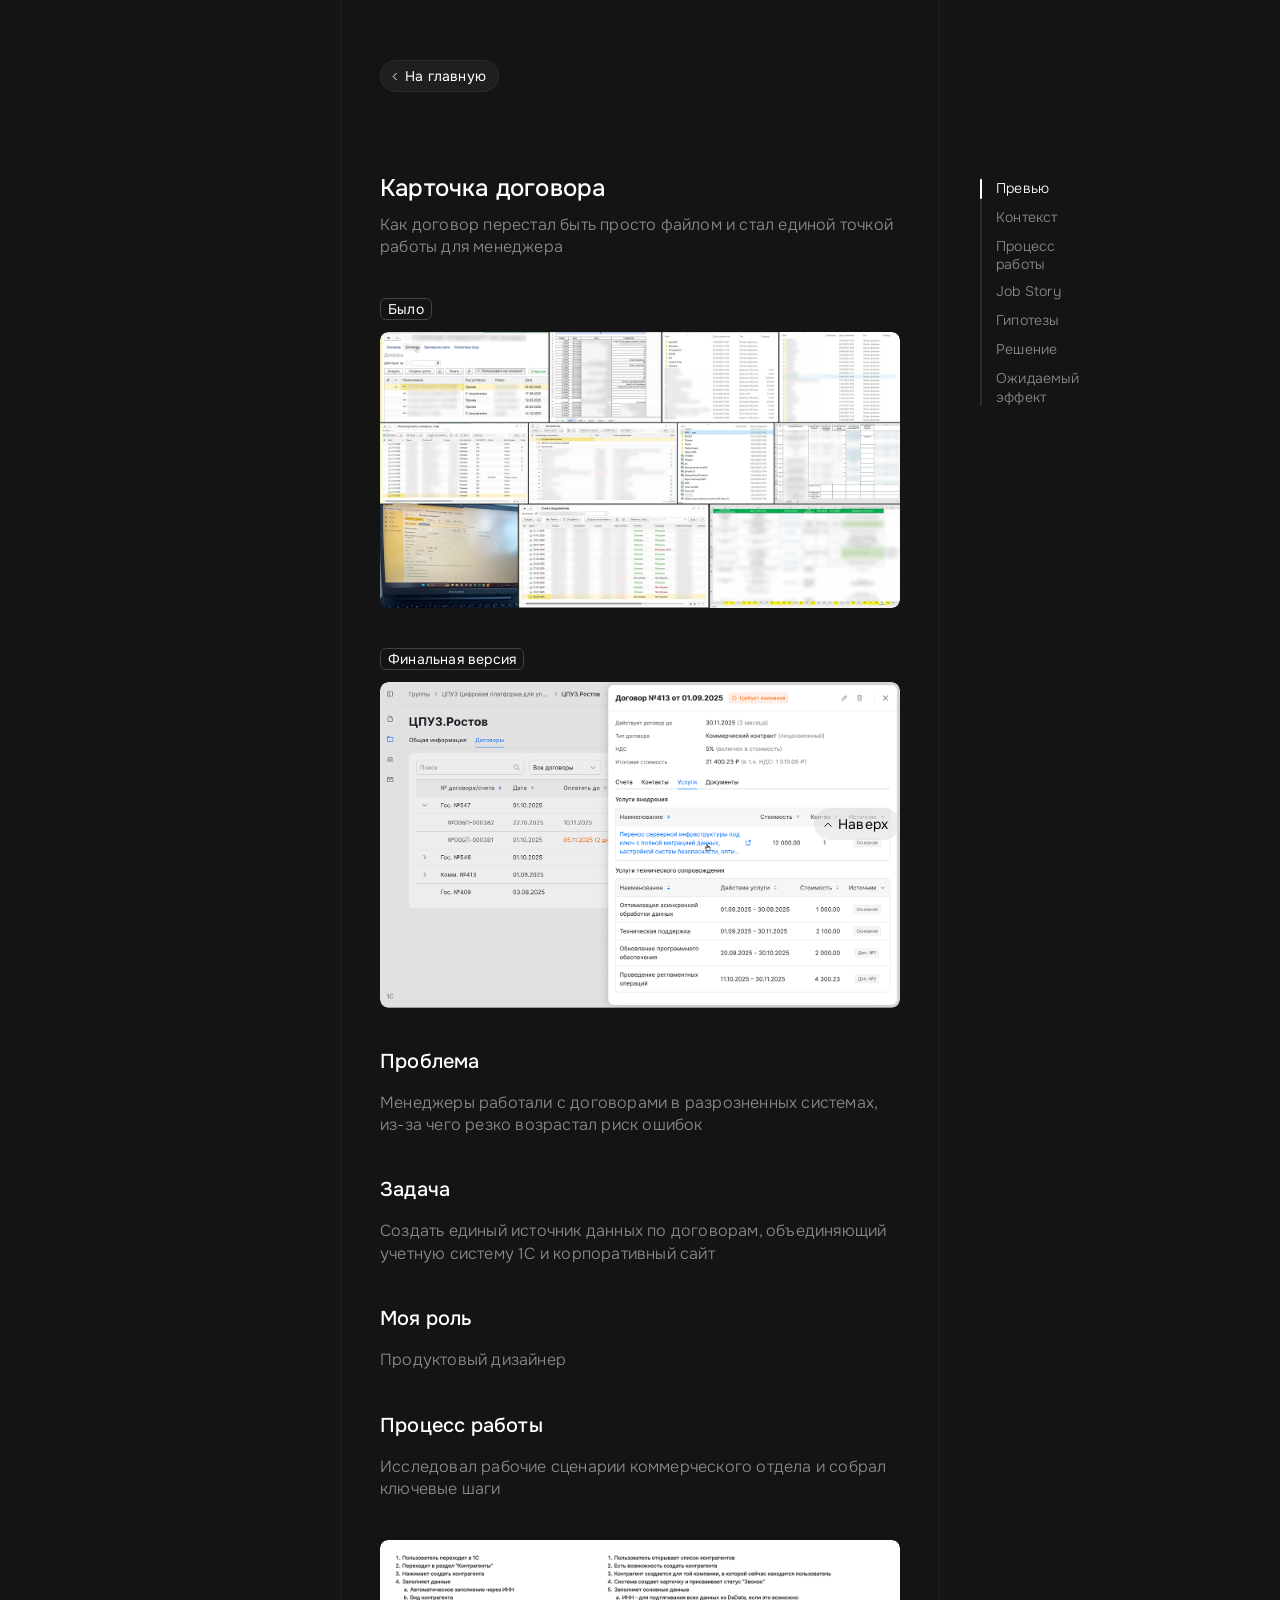
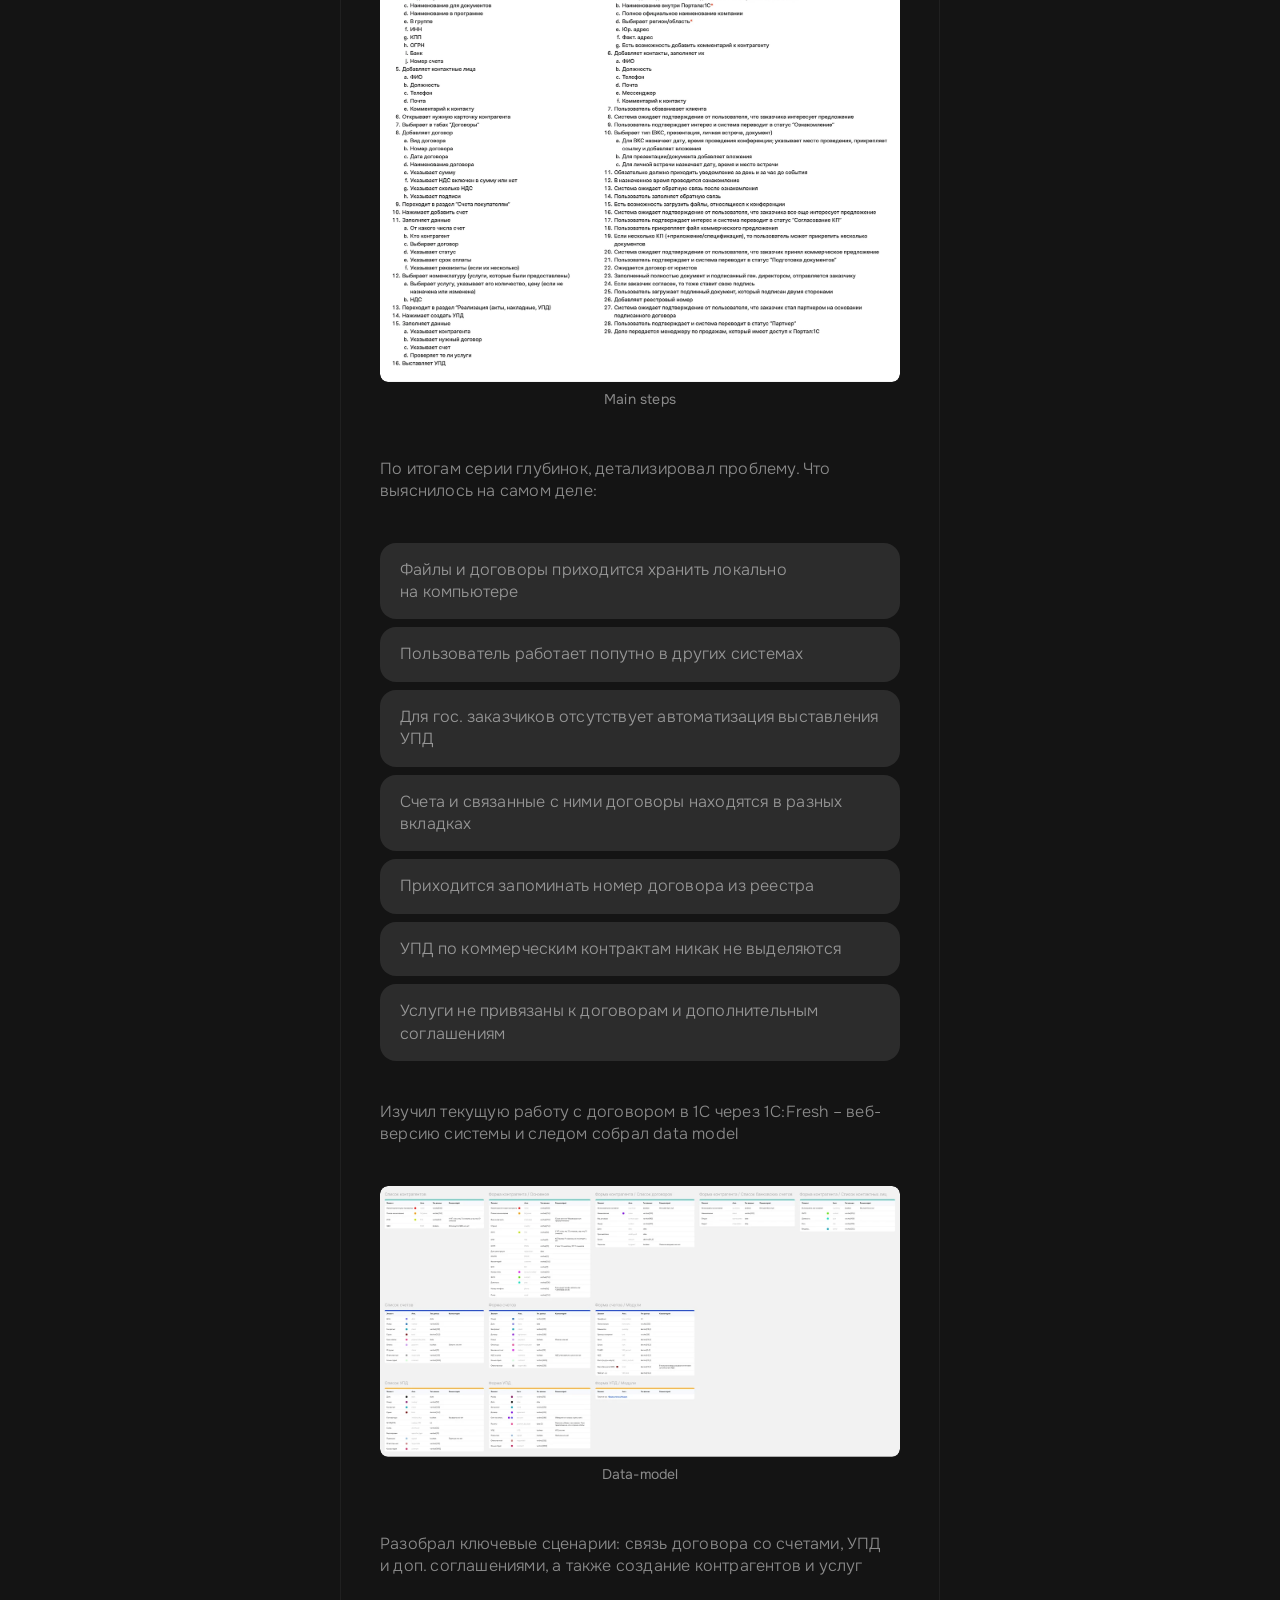
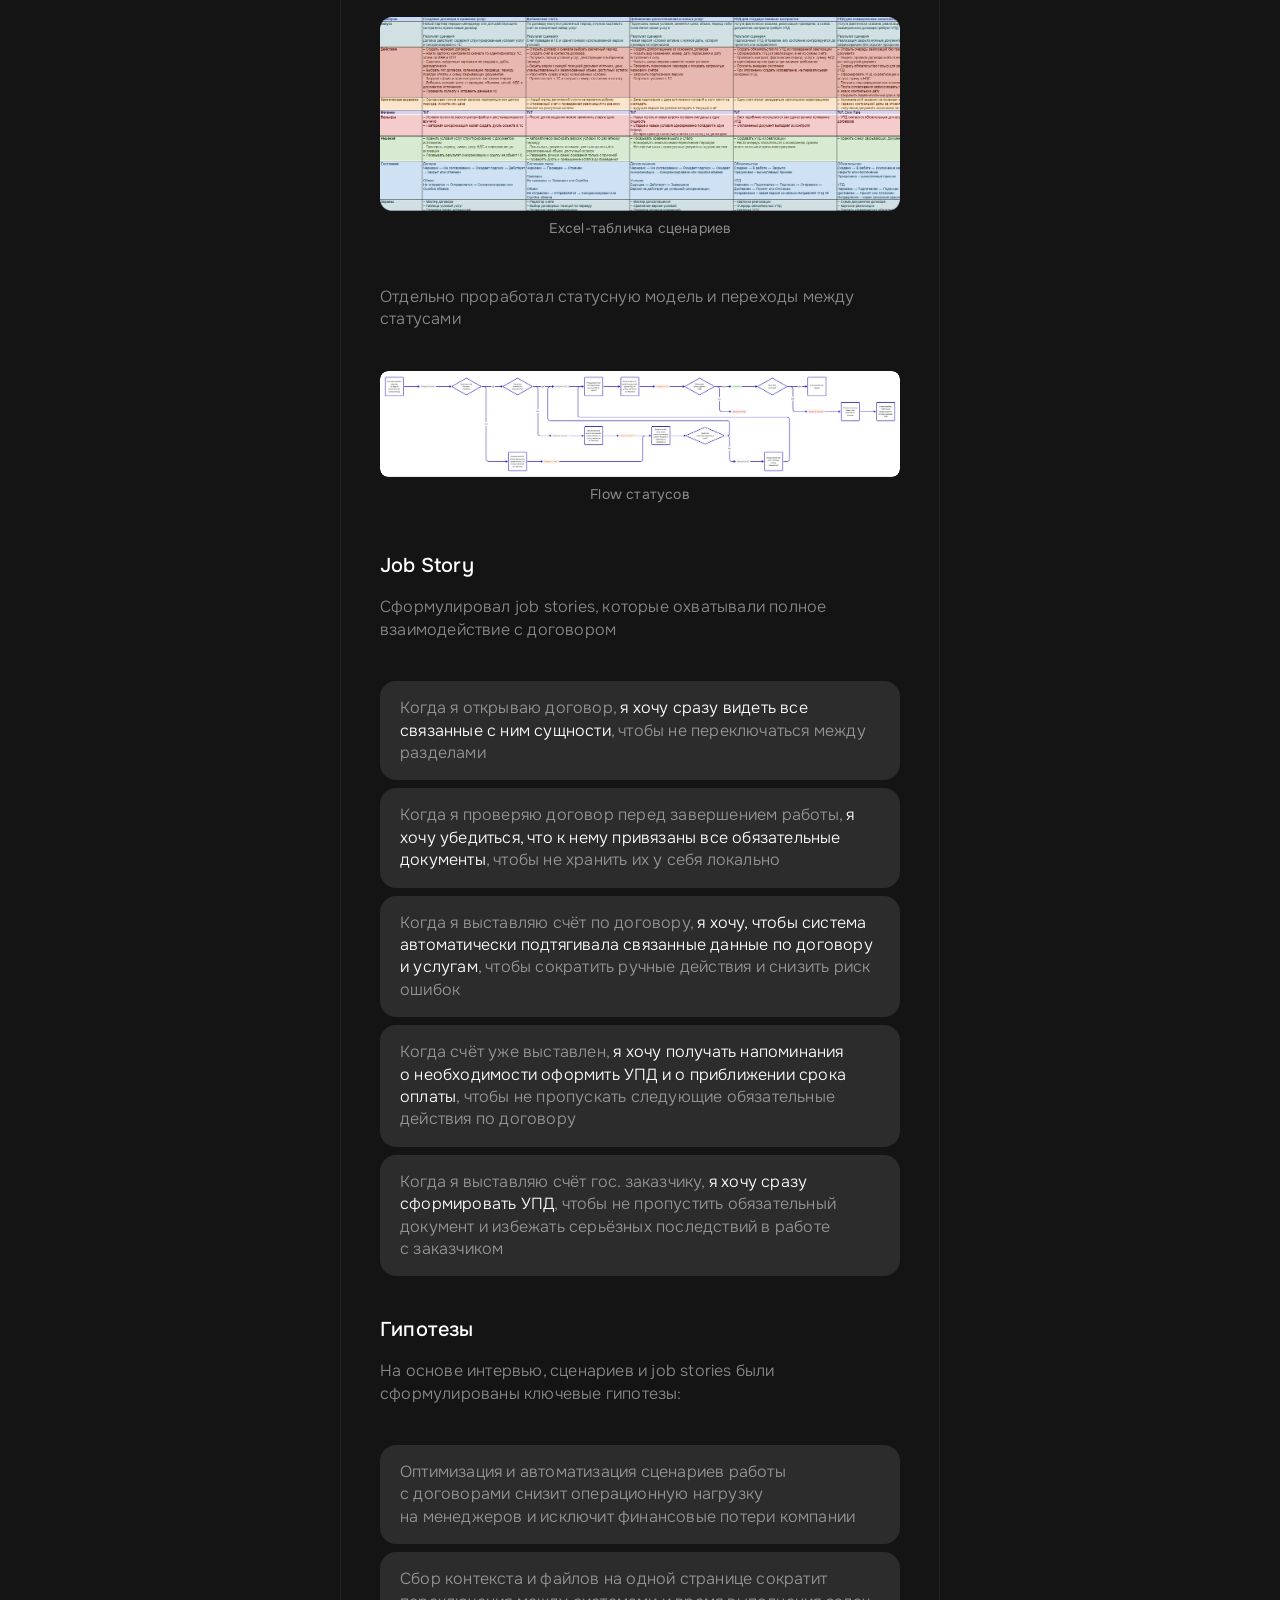
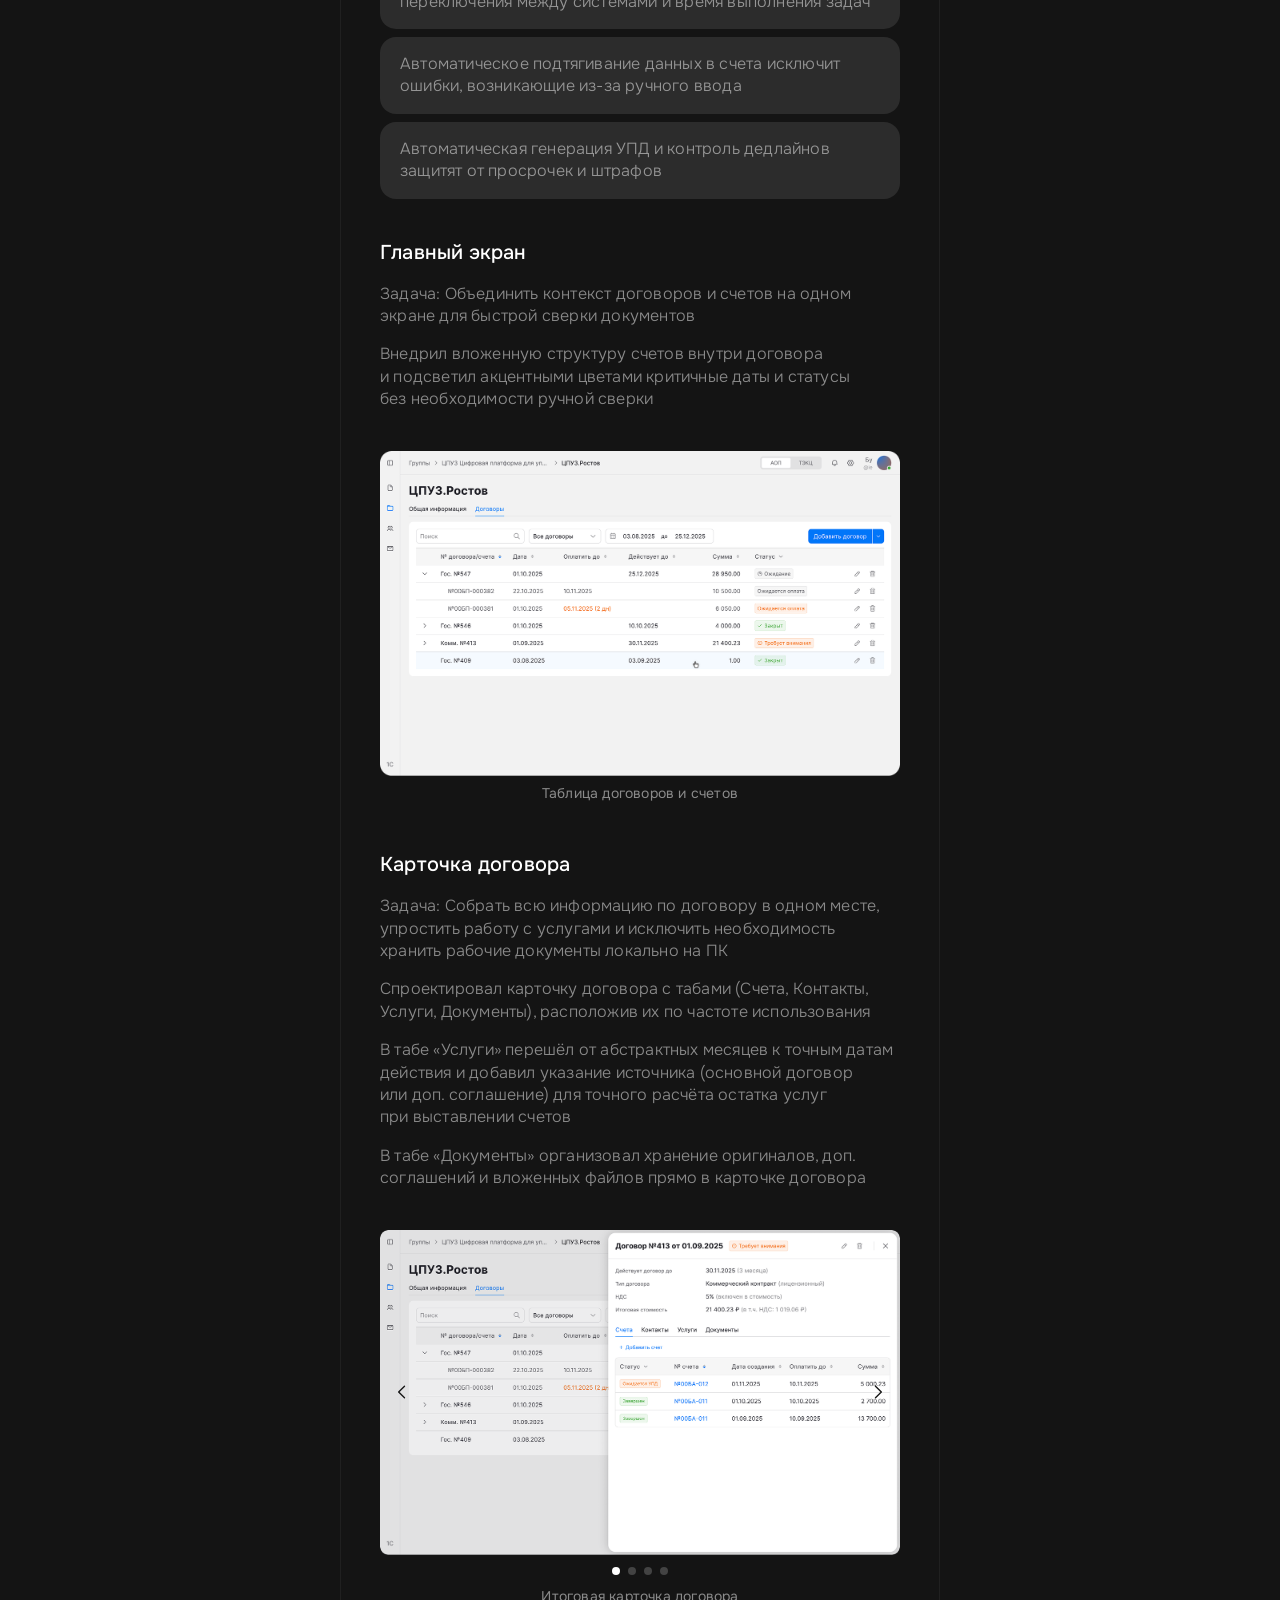
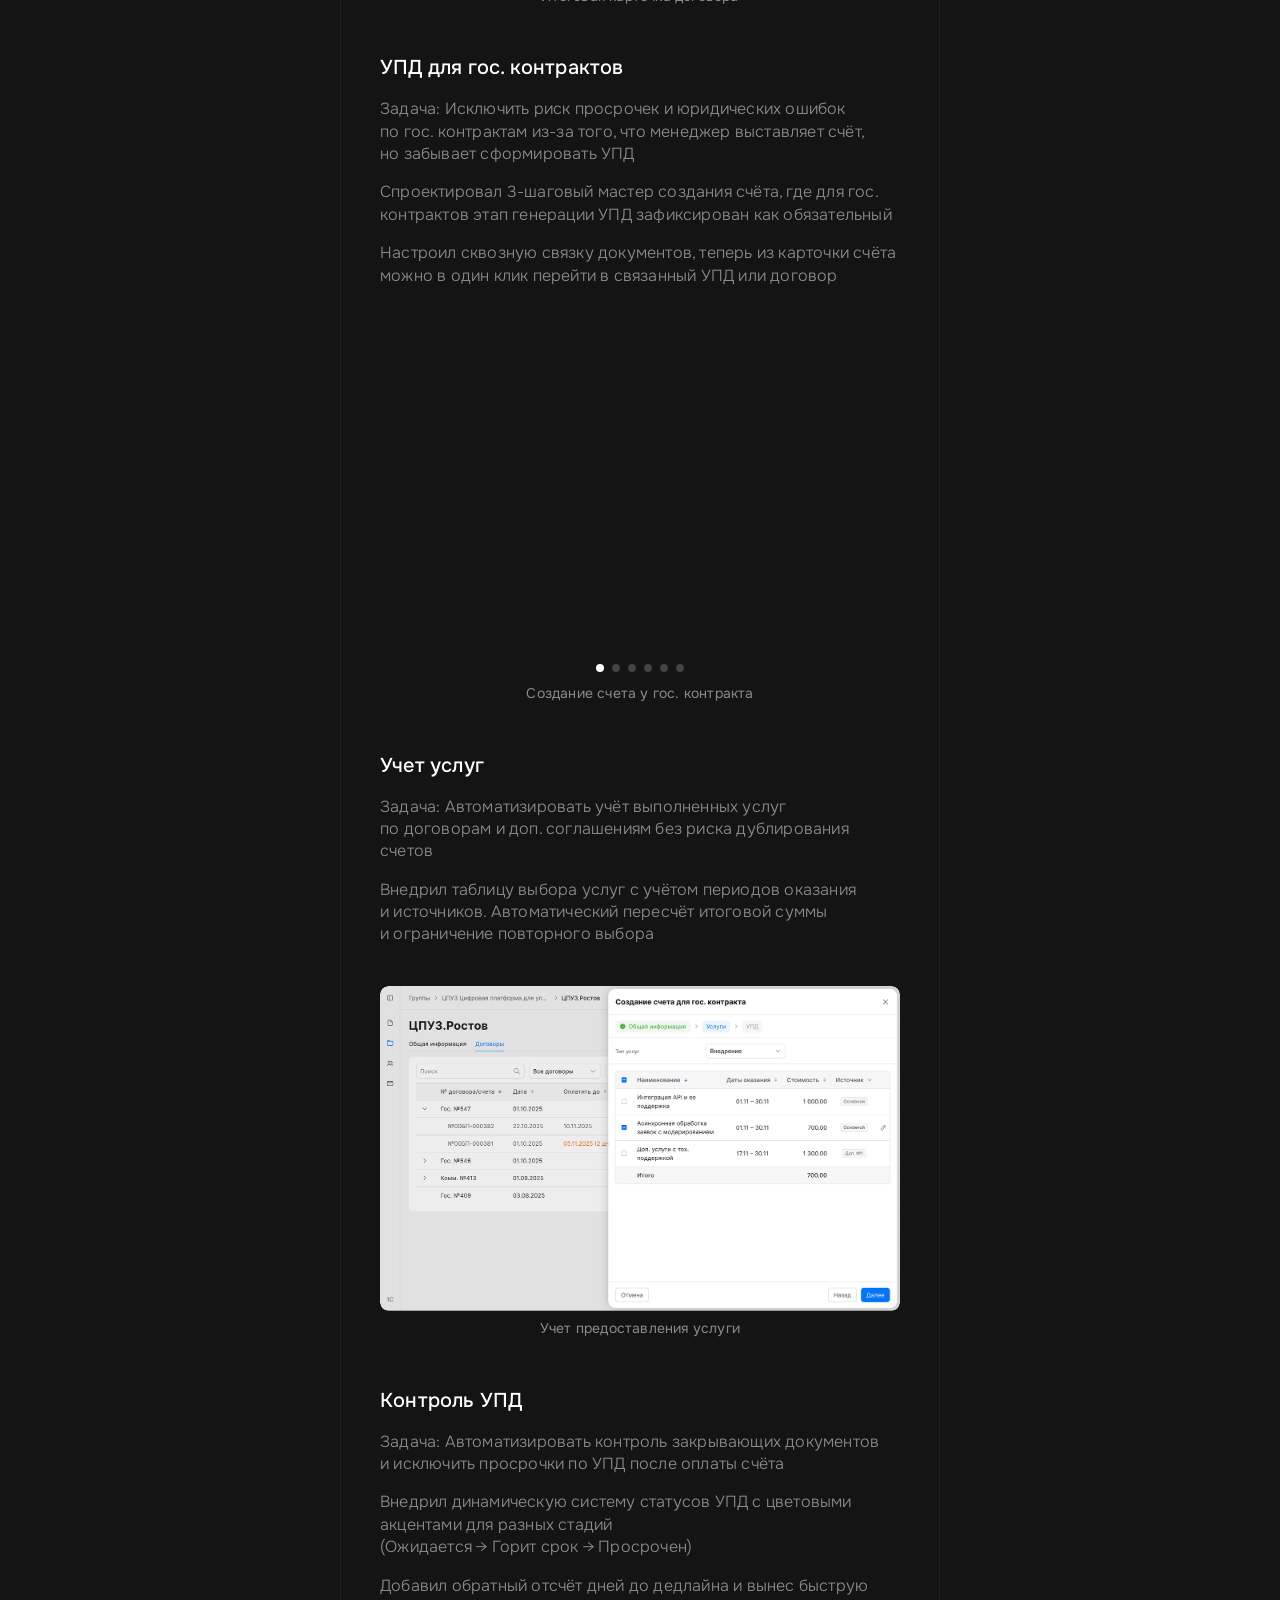
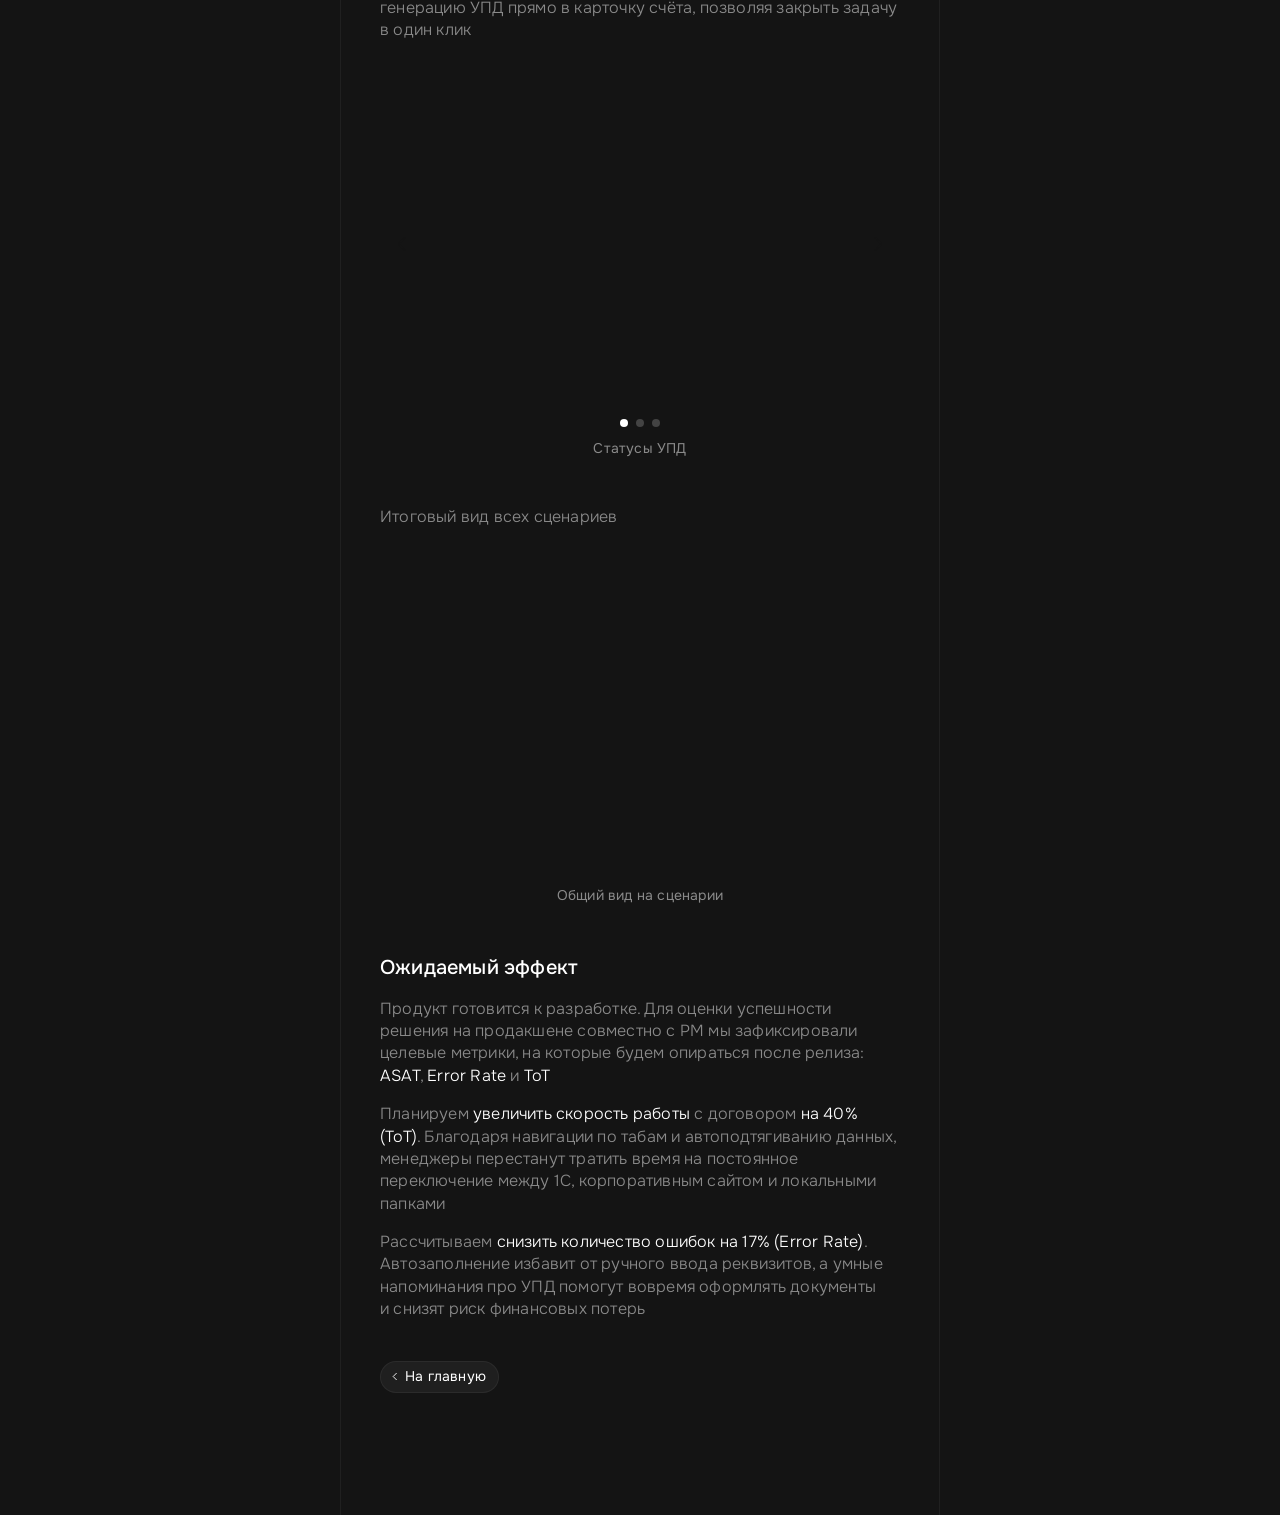
==== commit 6c3774d2: "v.1.4.0" ====
--- a/agreement-card.html
+++ b/agreement-card.html
@@ -2,6 +2,7 @@
 <html lang="ru">
   <head>
     <meta charset="UTF-8" />
+    <script>document.documentElement.classList.add("js-enabled");</script>
     <meta name="viewport" content="width=device-width, initial-scale=1.0" />
     <meta name="description" content="Кейс о проектировании единой точки работы с договором, счетами, актами и УПД для менеджеров." />
     <meta name="theme-color" content="#141414" />
@@ -13,19 +14,19 @@
       href="https://fonts.googleapis.com/css2?family=Onest:wght@300;400;500;600;700&display=swap"
       rel="stylesheet"
     />
-    <link rel="stylesheet" href="styles.css" />
+    <link rel="stylesheet" href="styles.css?v=20260827-10" />
     <link rel="prefetch" href="./index.html" />
-    <script src="components.js" defer></script>
-    <script src="script.js" defer></script>
+    <script src="components.js?v=20260827-7" defer></script>
+    <script src="script.js?v=20260827-11" defer></script>
   </head>
   <body class="page case-study">
     <main class="main anchor-top" id="agreement-card-top">
-      <header class="header anim-load anim-delay-1" data-component="case-header"></header>
-      <div class="story-content anim-load anim-delay-2">
+      <header class="header" data-component="case-header"></header>
+      <div class="story-content">
         <h1 class="story-content__title">Карточка договора</h1>
         <p class="story-content__description">Как договор перестал быть просто файлом и стал единой точкой работы для менеджера</p>
       </div>
-      <div class="before-after anim-load anim-delay-3">
+      <div class="before-after">
         <div
           class="image-block image-block--tagged"
           data-full-src="./src/img/d-before@4x.webp"
@@ -61,47 +62,28 @@
           </div>
         </div>
       </div>
-      <div
-        class="image-block result anim-load anim-delay-4"
-        data-full-src="./src/img/d-result@4x.webp"
-      >
-        <div class="image-block__container">
-          <img
-            class="image-block__image"
-            src="./src/img/d-result.webp"
-            alt=""
-            width="720"
-            height="609"
-            loading="lazy"
-            decoding="async"
-          >
-        </div>
-      </div>
-      <section class="story-section anchor-section anim-load anim-delay-5" id="ac-context">
-        <h2 class="story-section__title">Контекст</h2>
-        <p class="story-section__description">
-          Чтобы собрать полный контекст по договору, менеджер переключался между 1C, корпоративным сайтом и своими заметками
-        </p>
-        <p class="story-section__description">
-          Ключевые сценарии (выставить счёт → оформить УПД → проверить документы) занимали много времени и были подвержены ошибкам
-        </p>
-      </section>
-      <section class="story-section anchor-section anim-load anim-delay-6" id="ac-problem">
+      <section class="story-section anchor-section" id="ac-context">
         <h2 class="story-section__title">Проблема</h2>
         <p class="story-section__description">
-          Работа с контрагентами велась в 1C, а процессы коммерции и юр. отдела — в корпоративном сайте. Договор не был единой точкой работы. Чтобы понять статус и следующие шаги, менеджер переключался между системами, сопоставлял данные вручную и держал последовательность действий в голове. Это тормозило ключевые сценарии и повышало риск ошибок
-        </p>
-      </section>
-      <section class="story-section anchor-section anim-load anim-delay-7" id="ac-role">
-        <h2 class="story-section__title">Роль</h2>
-        <p class="story-section__description">
-          Провёл глубинные интервью с менеджерами коммерческого отдела, выявил основные шаги и боли при работе с договором, сформулировал job stories и ключевую гипотезу решения. Работал в связке с продуктовым менеджером
+          Менеджеры работали с договорами в разрозненных системах, из-за чего резко возрастал риск ошибок
+        </p>
+      </section>
+      <section class="story-section anchor-section">
+        <h2 class="story-section__title">Задача</h2>
+        <p class="story-section__description">
+          Создать единый источник данных по договорам, объединяющий учетную систему 1С и корпоративный сайт
+        </p>
+      </section>
+      <section class="story-section anchor-section">
+        <h2 class="story-section__title">Моя роль</h2>
+        <p class="story-section__description">
+          Продуктовый дизайнер
         </p>
       </section>
       <section class="story-section anchor-section" id="ac-approach">
-        <h2 class="story-section__title">Подход</h2>
-        <p class="story-section__description">
-          После получения задачи провёл интервью с коллегами из коммерческого отдела и на их основе собрал main steps и ограничения 
+        <h2 class="story-section__title">Процесс работы</h2>
+        <p class="story-section__description">
+          Исследовал рабочие сценарии коммерческого отдела и собрал ключевые шаги
         </p>
       </section>
       <div
@@ -123,45 +105,35 @@
       </div>
       <section class="story-section">
         <p class="story-section__description">
-          Чтобы глубже понять предметную логику, самостоятельно изучил текущую работу с договором в 1С через 1С:Fresh — веб-версию системы, доступную в браузере
-        </p>
-        <p class="story-section__description">
-          Разобрал ключевые сценарии: связь договора со счетами, УПД и доп. соглашениями, статусную модель документов, а также создание контрагентов и услуг. Это позволило выделить паттерны, которые легли в основу логики интерфейса
-        </p>
-        <p class="story-section__description">
-          Сформулировал job stories, которые охватывали полное взаимодействие с договором
-        </p>
-      </section>
-      <div class="job-stories-list">
-        <div class="job-stories-list__item">
-          <div class="job-stories-list__text">Когда я открываю договор, я хочу сразу видеть все связанные с ним сущности, чтобы не переключаться между разделами</div>
-        </div>
-        <div class="job-stories-list__item">
-          <div class="job-stories-list__text">Когда я проверяю договор перед завершением работы, я хочу быстро убедиться, что к нему привязаны все обязательные документы, чтобы не хранить их у себя локально</div>
-        </div>
-        <div class="job-stories-list__item">
-          <div class="job-stories-list__text">Когда я выставляю счёт по договору, я хочу, чтобы система автоматически подтягивала связанные данные по договору и услугам, чтобы сократить ручные действия и снизить риск ошибок</div>
-        </div>
-        <div class="job-stories-list__item">
-          <div class="job-stories-list__text">Когда счёт уже выставлен, я хочу получать напоминания о необходимости оформить УПД и о приближении срока оплаты, чтобы не пропускать следующие обязательные действия по договору</div>
-        </div>
-        <div class="job-stories-list__item">
-          <div class="job-stories-list__text">Когда я выставляю счёт гос. заказчику, я хочу сразу сформировать УПД, чтобы не пропустить обязательный документ и избежать серьёзных последствий в работе с заказчиком</div>
-        </div>
-        <div class="job-stories-list__caption">Job stories</div>
+          По итогам серии глубинок, детализировал проблему. Что выяснилось на самом деле:
+        </p>
+      </section>
+      <div class="block-list">
+        <div class="block-list__item">
+          <div class="block-list__text">Файлы и договоры приходится хранить локально на компьютере</div>
+        </div>
+        <div class="block-list__item">
+          <div class="block-list__text">Пользователь работает попутно в других системах</div>
+        </div>
+        <div class="block-list__item">
+          <div class="block-list__text">Для гос. заказчиков отсутствует автоматизация выставления УПД</div>
+        </div>
+        <div class="block-list__item">
+          <div class="block-list__text">Счета и связанные с ними договоры находятся в разных вкладках</div>
+        </div>
+        <div class="block-list__item">
+          <div class="block-list__text">Приходится запоминать номер договора из реестра</div>
+        </div>
+        <div class="block-list__item">
+          <div class="block-list__text">УПД по коммерческим контрактам никак не выделяются</div>
+        </div>
+        <div class="block-list__item">
+          <div class="block-list__text">Услуги не привязаны к договорам и дополнительным соглашениям</div>
+        </div>
       </div>
       <section class="story-section">
         <p class="story-section__description">
-          На основе интервью, main steps и job stories была сформулирована ключевая гипотеза решения
-        </p>
-        <p class="story-section__description">
-          Если мы объединим все связанные документы на одном экране договора и внедрим систему триггерных уведомлений (особенно для УПД и госконтрактов), то это избавит пользователя от хаотичного переключения между разделами и локального хранения файлов, а также минимизирует риски просрочек и финансовых потерь
-        </p>
-      </section>
-      <section class="story-section anchor-section" id="ac-solution">
-        <h2 class="story-section__title">Решение</h2>
-        <p class="story-section__description">
-          Первым шагом собрал data model. Определил, какие сущности связаны с договором, какие поля обязательны для договора, контрагента, счета и УПД, и какие зависимости между ними нужно учесть в интерфейсе
+          Изучил текущую работу с договором в 1С через 1С:Fresh – веб-версию системы и следом собрал data model
         </p>
       </section>
       <div
@@ -183,6 +155,28 @@
       </div>
       <section class="story-section">
         <p class="story-section__description">
+          Разобрал ключевые сценарии: связь договора со счетами, УПД и доп. соглашениями, а также создание контрагентов и услуг
+        </p>
+      </section>
+      <div
+        class="image-block"
+        data-full-src="./src/img/d-excel@4x.webp"
+      >
+        <div class="image-block__container">
+          <img
+            class="image-block__image"
+            src="./src/img/d-excel.webp"
+            alt=""
+            width="2760"
+            height="1436"
+            loading="lazy"
+            decoding="async"
+          >
+        </div>
+        <div class="image-block__caption">Excel-табличка сценариев</div>
+      </div>
+      <section class="story-section">
+        <p class="story-section__description">
           Отдельно проработал статусную модель и переходы между статусами
         </p>
       </section>
@@ -203,84 +197,289 @@
         </div>
         <div class="image-block__caption">Flow статусов</div>
       </div>
-      <section class="story-section">
-        <p class="story-section__description">
-          Следующим этапом стало создание единого пространства для работы с договорами и счетами
+      <section class="story-section anchor-section" id="ac-job-story">
+        <h2 class="story-section__title">Job Story</h2>
+        <p class="story-section__description">
+          Сформулировал job stories, которые охватывали полное взаимодействие с договором
+        </p>
+      </section>
+      <div class="block-list">
+        <div class="block-list__item">
+          <div class="block-list__text">Когда я открываю договор, <span class="white-selection">я хочу сразу видеть все связанные с ним сущности</span>, чтобы не переключаться между разделами</div>
+        </div>
+        <div class="block-list__item">
+          <div class="block-list__text">Когда я проверяю договор перед завершением работы, <span class="white-selection">я хочу убедиться, что к нему привязаны все обязательные документы</span>, чтобы не хранить их у себя локально</div>
+        </div>
+        <div class="block-list__item">
+          <div class="block-list__text">Когда я выставляю счёт по договору, <span class="white-selection">я хочу, чтобы система автоматически подтягивала связанные данные по договору и услугам</span>, чтобы сократить ручные действия и снизить риск ошибок</div>
+        </div>
+        <div class="block-list__item">
+          <div class="block-list__text">Когда счёт уже выставлен, <span class="white-selection">я хочу получать напоминания о необходимости оформить УПД и о приближении срока оплаты</span>, чтобы не пропускать следующие обязательные действия по договору</div>
+        </div>
+        <div class="block-list__item">
+          <div class="block-list__text">Когда я выставляю счёт гос. заказчику, <span class="white-selection">я хочу сразу сформировать УПД</span>, чтобы не пропустить обязательный документ и избежать серьёзных последствий в работе с заказчиком</div>
+        </div>
+      </div>
+      <section class="story-section anchor-section" id="ac-hypotheses">
+        <h2 class="story-section__title">Гипотезы</h2>
+        <p class="story-section__description">
+          На основе интервью, сценариев и job stories были сформулированы ключевые гипотезы:
+        </p>
+      </section>
+      <div class="block-list">
+        <div class="block-list__item">
+          <div class="block-list__text">Оптимизация и автоматизация сценариев работы с договорами снизит операционную нагрузку на менеджеров и исключит финансовые потери компании</div>
+        </div>
+        <div class="block-list__item">
+          <div class="block-list__text">Сбор контекста и файлов на одной странице сократит переключения между системами и время выполнения задач</div>
+        </div>
+        <div class="block-list__item">
+          <div class="block-list__text">Автоматическое подтягивание данных в счета исключит ошибки, возникающие из-за ручного ввода</div>
+        </div>
+        <div class="block-list__item">
+          <div class="block-list__text">Автоматическая генерация УПД и контроль дедлайнов защитят от просрочек и штрафов</div>
+        </div>
+      </div>
+      <section class="story-section anchor-section" id="ac-solution">
+        <h2 class="story-section__title">Главный экран</h2>
+        <p class="story-section__description">
+          Задача: Объединить контекст договоров и счетов на одном экране для быстрой сверки документов
+        </p>
+        <p class="story-section__description">
+          Внедрил вложенную структуру счетов внутри договора и подсветил акцентными цветами критичные даты и статусы без необходимости ручной сверки
         </p>
       </section>
       <div
         class="image-block"
-        data-full-src="./src/img/d-main-table@4x.webp"
+        data-full-src="./src/img/d-table@4x.webp"
       >
         <div class="image-block__container">
           <img
             class="image-block__image"
-            src="./src/img/d-main-table.webp"
+            src="./src/img/d-table.webp"
             alt=""
             width="720"
-            height="450"
+            height="146"
             loading="lazy"
             decoding="async"
           >
         </div>
         <div class="image-block__caption">Таблица договоров и счетов</div>
       </div>
-      <section class="story-section">
-        <p class="story-section__description">
-          Первая итерация выглядела следующим образом
-        </p>
-      </section>
-      <div
-        class="image-block"
-        data-full-src="./src/img/d-first-ver@4x.webp"
-      >
-        <div class="image-block__container">
-          <img
-            class="image-block__image"
-            src="./src/img/d-first-ver.webp"
-            alt=""
-            width="720"
-            height="450"
-            loading="lazy"
-            decoding="async"
-          >
-        </div>
-        <div class="image-block__caption">Первая итерация</div>
-      </div>
-      <section class="story-section">
-        <p class="story-section__description">
-          Первая итерация юзабилити-тестирования показала, что менеджерам очень важно держать под рукой не только доп. соглашения, но и сопутствующие файлы (акты, технические задания, спецификации и сканы)
-        </p>
-        <p class="story-section__description">
-          Вдобавок, необходимо разгрузить длинное боковое окно (drawer), я перепроектировал навигацию с помощью табов
-        </p>
-        <p class="story-section__description">
-          Также для «услуг внедрения» не хватало поля «количество». В отличие от тех. сопровождения, одна и та же услуга внедрения может оказываться несколько раз за месяц
-        </p>
-        <p class="story-section__description">
-          Первым делом перепроектировал навигацию, все данные все еще в одной сущности, но выстроены разделы по иерархии
-        </p>
-      </section>
-      <div
-        class="image-block"
-        data-full-src="./src/img/d-account@4x.webp"
-      >
-        <div class="image-block__container">
-          <img
-            class="image-block__image"
-            src="./src/img/d-account.webp"
-            alt=""
-            width="720"
-            height="450"
-            loading="lazy"
-            decoding="async"
-          >
-        </div>
-        <div class="image-block__caption">Вкладка счетов – самое важное</div>
-      </div>
-      <section class="story-section">
-        <p class="story-section__description">
-          Для услуг внедрения теперь идет расчет количества
+      <section class="story-section anchor-section">
+        <h2 class="story-section__title">Карточка договора</h2>
+        <p class="story-section__description">
+          Задача: Собрать всю информацию по договору в одном месте, упростить работу с услугами и исключить необходимость хранить рабочие документы локально на ПК
+        </p>
+        <p class="story-section__description">
+          Спроектировал карточку договора с табами (Счета, Контакты, Услуги, Документы), расположив их по частоте использования
+        </p>
+        <p class="story-section__description">
+          В табе «Услуги» перешёл от абстрактных месяцев к точным датам действия и добавил указание источника (основной договор или доп. соглашение) для точного расчёта остатка услуг при выставлении счетов
+        </p>
+        <p class="story-section__description">
+          В табе «Документы» организовал хранение оригиналов, доп. соглашений и вложенных файлов прямо в карточке договора
+        </p>
+      </section>
+      <div class="image-block image-carousel" data-image-carousel>
+        <div class="image-carousel__stage">
+          <div
+            class="image-block__container image-carousel__viewport"
+            data-carousel-zoom
+            data-zoom-label="Итоговая карточка договора"
+          >
+            <div class="image-carousel__track" data-carousel-track>
+              <img
+                class="image-block__image image-carousel__slide is-active"
+                src="./src/img/d-card-1.webp"
+                data-full-src="./src/img/d-card-1@4x.webp"
+                alt="Карточка договора — экран 1 из 4"
+                width="520"
+                height="325"
+                loading="lazy"
+                decoding="async"
+              >
+              <img
+                class="image-block__image image-carousel__slide"
+                src="./src/img/d-card-2.webp"
+                data-full-src="./src/img/d-card-2@4x.webp"
+                alt="Карточка договора — экран 2 из 4"
+                width="520"
+                height="325"
+                loading="lazy"
+                decoding="async"
+              >
+              <img
+                class="image-block__image image-carousel__slide"
+                src="./src/img/d-card-3.webp"
+                data-full-src="./src/img/d-card-3@4x.webp"
+                alt="Карточка договора — экран 3 из 4"
+                width="520"
+                height="325"
+                loading="lazy"
+                decoding="async"
+              >
+              <img
+                class="image-block__image image-carousel__slide"
+                src="./src/img/d-card-4.webp"
+                data-full-src="./src/img/d-card-4@4x.webp"
+                alt="Карточка договора — экран 4 из 4"
+                width="520"
+                height="325"
+                loading="lazy"
+                decoding="async"
+              >
+            </div>
+          </div>
+          <button
+            class="image-carousel__control image-carousel__control--previous"
+            type="button"
+            aria-label="Предыдущий экран"
+            data-carousel-previous
+          >
+            <svg width="20" height="20" viewBox="0 0 20 20" fill="none" aria-hidden="true">
+              <path d="M12.5 4.1665L6.66667 9.99984L12.5 15.8332" stroke="currentColor" stroke-width="1.33333" stroke-linecap="round" stroke-linejoin="round"/>
+            </svg>
+          </button>
+          <button
+            class="image-carousel__control image-carousel__control--next"
+            type="button"
+            aria-label="Следующий экран"
+            data-carousel-next
+          >
+            <svg width="20" height="20" viewBox="0 0 20 20" fill="none" aria-hidden="true">
+              <path d="M7.5 4.1665L13.3333 9.99984L7.5 15.8332" stroke="currentColor" stroke-width="1.33333" stroke-linecap="round" stroke-linejoin="round"/>
+            </svg>
+          </button>
+        </div>
+        <div class="image-carousel__dots" aria-label="Выбор экрана">
+          <button class="image-carousel__dot is-active" type="button" aria-label="Экран 1" aria-current="true" data-carousel-dot="0"></button>
+          <button class="image-carousel__dot" type="button" aria-label="Экран 2" data-carousel-dot="1"></button>
+          <button class="image-carousel__dot" type="button" aria-label="Экран 3" data-carousel-dot="2"></button>
+          <button class="image-carousel__dot" type="button" aria-label="Экран 4" data-carousel-dot="3"></button>
+        </div>
+        <div class="image-block__caption">Итоговая карточка договора</div>
+      </div>
+      <section class="story-section anchor-section">
+        <h2 class="story-section__title">УПД для гос. контрактов</h2>
+        <p class="story-section__description">
+          Задача: Исключить риск просрочек и юридических ошибок по гос. контрактам из-за того, что менеджер выставляет счёт, но забывает сформировать УПД
+        </p>
+        <p class="story-section__description">
+          Спроектировал 3-шаговый мастер создания счёта, где для гос. контрактов этап генерации УПД зафиксирован как обязательный
+        </p>
+        <p class="story-section__description">
+          Настроил сквозную связку документов, теперь из карточки счёта можно в один клик перейти в связанный УПД или договор
+        </p>
+      </section>
+      <div class="image-block image-carousel" data-image-carousel data-carousel-name="d-close">
+        <div class="image-carousel__stage">
+          <div
+            class="image-block__container image-carousel__viewport"
+            data-carousel-zoom
+            data-zoom-label="Создание счета у гос. контракта"
+          >
+            <div class="image-carousel__track" data-carousel-track>
+              <img
+                class="image-block__image image-carousel__slide is-active"
+                src="./src/img/d-close-1.webp"
+                data-full-src="./src/img/d-close-1@4x.webp"
+                alt="Создание счета у гос. контракта — экран 1 из 6"
+                width="520"
+                height="325"
+                loading="lazy"
+                decoding="async"
+              >
+              <img
+                class="image-block__image image-carousel__slide"
+                src="./src/img/d-close-2.webp"
+                data-full-src="./src/img/d-close-2@4x.webp"
+                alt="Создание счета у гос. контракта — экран 2 из 6"
+                width="520"
+                height="325"
+                loading="lazy"
+                decoding="async"
+              >
+              <img
+                class="image-block__image image-carousel__slide"
+                src="./src/img/d-close-3.webp"
+                data-full-src="./src/img/d-close-3@4x.webp"
+                alt="Создание счета у гос. контракта — экран 3 из 6"
+                width="520"
+                height="325"
+                loading="lazy"
+                decoding="async"
+              >
+              <img
+                class="image-block__image image-carousel__slide"
+                src="./src/img/d-close-4.webp"
+                data-full-src="./src/img/d-close-4@4x.webp"
+                alt="Создание счета у гос. контракта — экран 4 из 6"
+                width="520"
+                height="325"
+                loading="lazy"
+                decoding="async"
+              >
+              <img
+                class="image-block__image image-carousel__slide"
+                src="./src/img/d-close-5.webp"
+                data-full-src="./src/img/d-close-5@4x.webp"
+                alt="Создание счета у гос. контракта — экран 5 из 6"
+                width="520"
+                height="325"
+                loading="lazy"
+                decoding="async"
+              >
+              <img
+                class="image-block__image image-carousel__slide"
+                src="./src/img/d-close-6.webp"
+                data-full-src="./src/img/d-close-6@4x.webp"
+                alt="Создание счета у гос. контракта — экран 6 из 6"
+                width="520"
+                height="325"
+                loading="lazy"
+                decoding="async"
+              >
+            </div>
+          </div>
+          <button
+            class="image-carousel__control image-carousel__control--previous"
+            type="button"
+            aria-label="Предыдущий экран"
+            data-carousel-previous
+          >
+            <svg width="20" height="20" viewBox="0 0 20 20" fill="none" aria-hidden="true">
+              <path d="M12.5 4.1665L6.66667 9.99984L12.5 15.8332" stroke="currentColor" stroke-width="1.33333" stroke-linecap="round" stroke-linejoin="round"/>
+            </svg>
+          </button>
+          <button
+            class="image-carousel__control image-carousel__control--next"
+            type="button"
+            aria-label="Следующий экран"
+            data-carousel-next
+          >
+            <svg width="20" height="20" viewBox="0 0 20 20" fill="none" aria-hidden="true">
+              <path d="M7.5 4.1665L13.3333 9.99984L7.5 15.8332" stroke="currentColor" stroke-width="1.33333" stroke-linecap="round" stroke-linejoin="round"/>
+            </svg>
+          </button>
+        </div>
+        <div class="image-carousel__dots" aria-label="Выбор экрана">
+          <button class="image-carousel__dot is-active" type="button" aria-label="Экран 1" aria-current="true" data-carousel-dot="0"></button>
+          <button class="image-carousel__dot" type="button" aria-label="Экран 2" data-carousel-dot="1"></button>
+          <button class="image-carousel__dot" type="button" aria-label="Экран 3" data-carousel-dot="2"></button>
+          <button class="image-carousel__dot" type="button" aria-label="Экран 4" data-carousel-dot="3"></button>
+          <button class="image-carousel__dot" type="button" aria-label="Экран 5" data-carousel-dot="4"></button>
+          <button class="image-carousel__dot" type="button" aria-label="Экран 6" data-carousel-dot="5"></button>
+        </div>
+        <div class="image-block__caption">Создание счета у гос. контракта</div>
+      </div>
+      <section class="story-section anchor-section">
+        <h2 class="story-section__title">Учет услуг</h2>
+        <p class="story-section__description">
+          Задача: Автоматизировать учёт выполненных услуг по договорам и доп. соглашениям без риска дублирования счетов
+        </p>
+        <p class="story-section__description">
+          Внедрил таблицу выбора услуг с учётом периодов оказания и источников. Автоматический пересчёт итоговой суммы и ограничение повторного выбора
         </p>
       </section>
       <div
@@ -293,38 +492,96 @@
             src="./src/img/d-services.webp"
             alt=""
             width="720"
-            height="450"
+            height="146"
             loading="lazy"
             decoding="async"
           >
         </div>
-        <div class="image-block__caption">Вкладка услуг</div>
+        <div class="image-block__caption">Учет предоставления услуги</div>
+      </div>
+      <section class="story-section anchor-section">
+        <h2 class="story-section__title">Контроль УПД</h2>
+        <p class="story-section__description">
+          Задача: Автоматизировать контроль закрывающих документов и исключить просрочки по УПД после оплаты счёта
+        </p>
+        <p class="story-section__description">
+          Внедрил динамическую систему статусов УПД с цветовыми акцентами для разных стадий<br>(Ожидается → Горит срок → Просрочен)
+        </p>
+        <p class="story-section__description">
+          Добавил обратный отсчёт дней до дедлайна и вынес быструю генерацию УПД прямо в карточку счёта, позволяя закрыть задачу в один клик
+        </p>
+      </section>
+      <div class="image-block image-carousel" data-image-carousel data-carousel-name="d-status">
+        <div class="image-carousel__stage">
+          <div
+            class="image-block__container image-carousel__viewport"
+            data-carousel-zoom
+            data-zoom-label="Статусы УПД"
+          >
+            <div class="image-carousel__track" data-carousel-track>
+              <img
+                class="image-block__image image-carousel__slide is-active"
+                src="./src/img/d-status-1.webp"
+                data-full-src="./src/img/d-status-1@4x.webp"
+                alt="Статусы УПД — экран 1 из 3"
+                width="520"
+                height="325"
+                loading="lazy"
+                decoding="async"
+              >
+              <img
+                class="image-block__image image-carousel__slide"
+                src="./src/img/d-status-2.webp"
+                data-full-src="./src/img/d-status-2@4x.webp"
+                alt="Статусы УПД — экран 2 из 3"
+                width="520"
+                height="325"
+                loading="lazy"
+                decoding="async"
+              >
+              <img
+                class="image-block__image image-carousel__slide"
+                src="./src/img/d-status-3.webp"
+                data-full-src="./src/img/d-status-3@4x.webp"
+                alt="Статусы УПД — экран 3 из 3"
+                width="520"
+                height="325"
+                loading="lazy"
+                decoding="async"
+              >
+            </div>
+          </div>
+          <button
+            class="image-carousel__control image-carousel__control--previous"
+            type="button"
+            aria-label="Предыдущий экран"
+            data-carousel-previous
+          >
+            <svg width="20" height="20" viewBox="0 0 20 20" fill="none" aria-hidden="true">
+              <path d="M12.5 4.1665L6.66667 9.99984L12.5 15.8332" stroke="currentColor" stroke-width="1.33333" stroke-linecap="round" stroke-linejoin="round"/>
+            </svg>
+          </button>
+          <button
+            class="image-carousel__control image-carousel__control--next"
+            type="button"
+            aria-label="Следующий экран"
+            data-carousel-next
+          >
+            <svg width="20" height="20" viewBox="0 0 20 20" fill="none" aria-hidden="true">
+              <path d="M7.5 4.1665L13.3333 9.99984L7.5 15.8332" stroke="currentColor" stroke-width="1.33333" stroke-linecap="round" stroke-linejoin="round"/>
+            </svg>
+          </button>
+        </div>
+        <div class="image-carousel__dots" aria-label="Выбор экрана">
+          <button class="image-carousel__dot is-active" type="button" aria-label="Экран 1" aria-current="true" data-carousel-dot="0"></button>
+          <button class="image-carousel__dot" type="button" aria-label="Экран 2" data-carousel-dot="1"></button>
+          <button class="image-carousel__dot" type="button" aria-label="Экран 3" data-carousel-dot="2"></button>
+        </div>
+        <div class="image-block__caption">Статусы УПД</div>
       </div>
       <section class="story-section">
         <p class="story-section__description">
-          Во вкладке документы теперь можно и хранить вложенности, относящиеся к договору
-        </p>
-      </section>
-      <div
-        class="image-block"
-        data-full-src="./src/img/d-files@4x.webp"
-      >
-        <div class="image-block__container">
-          <img
-            class="image-block__image"
-            src="./src/img/d-files.webp"
-            alt=""
-            width="720"
-            height="450"
-            loading="lazy"
-            decoding="async"
-          >
-        </div>
-        <div class="image-block__caption">Вкладка документов</div>
-      </div>
-      <section class="story-section">
-        <p class="story-section__description">
-          Итоговый вид всех сценариев для передачи в разработку
+          Итоговый вид всех сценариев
         </p>
       </section>
       <div
@@ -337,38 +594,30 @@
             src="./src/img/d-overview.webp"
             alt=""
             width="720"
-            height="450"
+            height="146"
             loading="lazy"
             decoding="async"
           >
         </div>
         <div class="image-block__caption">Общий вид на сценарии</div>
       </div>
-      <section class="story-section">
-        <p class="story-section__description">
-          При проверке обновленного интерфейса, я провел второй раунд юзабилити-тестирования на кликабельном прототипе. Пользователям были предложены те же сквозные сценарии: проверка договора, выставление счета и формирование УПД для госорганов
-        </p>
-        <p class="story-section__description">
-          <span class="white-selection">Скорость</span> работы с договором <span class="white-selection">выросла на 40%</span>, благодаря навигации по табам и автоматическому подтягиванию данных из договора, пользователи перестали тратить время на переключение между 1С, корпоративным сайтом и локальными папками
-        </p>
-        <p class="story-section__description">
-          Автозаполнение избавило менеджеров от рутины и <span class="white-selection">снизило количество ошибок на 17%</span>. Теперь система сама подтягивает нужные реквизиты и вовремя напоминает про УПД, снимая с человека страх что-то упустить или ошибиться в цифрах
-        </p>
-      </section>
-      <section class="story-section anchor-section" id="ac-result">
-        <h2 class="story-section__title">Итог</h2>
-        <p class="story-section__description">В результате работы над проектом я спроектировал концепт единой точки работы с договором, превратив его из статичного файла в интерактивный хаб для менеджера. Все связанные сущности (счета, акты, УПД) теперь бесшовно собираются в одном интерфейсе</p>
-        <p class="story-section__description">Продукт готовится к разработке. Для оценки успешности решения на продакшене совместно с PM мы зафиксировали целевые метрики, на которые будем опираться после релиза: <span class="white-selection">ASAT</span>, <span class="white-selection">ER</span> и <span class="white-selection">ToT</span></p>
-      </section>
-      <section class="story-section anchor-section" id="ac-reflection">
-        <h2 class="story-section__title">Рефлексия</h2>
-        <p class="story-section__description">Этот проект стал отличным вызовом. Работа с DMS-сценариями (Document Management System) требует глубокого понимания предметной области. Я научился не просто рисовать экраны, а сначала разбираться в тяжелой бизнес-логике, дата-моделях и связях сущностей</p>
+      <section class="story-section anchor-section" id="ac-expected-effect">
+        <h2 class="story-section__title">Ожидаемый эффект</h2>
+        <p class="story-section__description">
+          Продукт готовится к разработке. Для оценки успешности решения на продакшене совместно с PM мы зафиксировали целевые метрики, на которые будем опираться после релиза: <span class="white-selection">ASAT</span>, <span class="white-selection">Error Rate</span> и <span class="white-selection">ToT</span>
+        </p>
+        <p class="story-section__description">
+          Планируем <span class="white-selection">увеличить скорость работы</span> с договором <span class="white-selection">на 40% (ToT)</span>. Благодаря навигации по табам и автоподтягиванию данных, менеджеры перестанут тратить время на постоянное переключение между 1С, корпоративным сайтом и локальными папками
+        </p>
+        <p class="story-section__description">
+          Рассчитываем <span class="white-selection">снизить количество ошибок на 17% (Error Rate)</span>. Автозаполнение избавит от ручного ввода реквизитов, а умные напоминания про УПД помогут вовремя оформлять документы и снизят риск финансовых потерь
+        </p>
       </section>
       <div class="action-block" data-component="case-actions"></div>
       <footer class="footer" data-component="site-footer"></footer>
     </main>
     <nav
-      class="page-anchor anim-load anim-delay-2"
+      class="page-anchor"
       aria-label="Навигация по разделам"
       data-anchor-nav
       data-component="case-anchor"
--- a/styles.css
+++ b/styles.css
@@ -169,7 +169,8 @@
   gap: 24px;
 }
 
-.projects__title {
+.projects__title,
+.work-list__title-text {
   color: rgba(255, 255, 255, 0.5);
   font-size: 16px;
   font-weight: 400;
@@ -192,19 +193,15 @@
   border-radius: 24px;
   text-decoration: none;
   color: inherit;
-  transition:
-    background-color 0.5s var(--ease-smooth),
-    transform 0.5s var(--ease-smooth);
+  transition: background-color 0.5s var(--ease-smooth);
 }
 
 .project-card:not(.project-card--more):hover {
   background: rgba(255, 255, 255, 0.05);
-  transform: translateY(-2px);
 }
 
 .project-card:not(.project-card--more):active {
   background: rgba(255, 255, 255, 0.07);
-  transform: translateY(0) scale(0.995);
 }
 
 .project-card:focus-visible {
@@ -268,6 +265,10 @@
   transform: scale(1.012);
 }
 
+.project-card:not(.project-card--more):active .project-card__image {
+  transform: scale(0.99);
+}
+
 .project-card--more {
   padding: 16px 40px;
   background: transparent;
@@ -307,10 +308,6 @@
 
 .work-list__title-text {
   flex: 1 1 0;
-  color: rgba(255, 255, 255, 0.5);
-  font-size: 16px;
-  font-weight: 400;
-  line-height: 1.4;
 }
 
 .work-list__item {
@@ -319,9 +316,6 @@
   display: flex;
   flex-direction: column;
   border-top: 1px solid rgba(255, 255, 255, 0.03);
-  transition:
-    background-color 0.5s var(--ease-smooth),
-    border-color 0.5s var(--ease-smooth);
 }
 
 .work-list__item:last-child {
@@ -601,37 +595,41 @@
   }
 }
 
-@keyframes fadeInUp {
-  from {
-    opacity: 0;
-    transform: translateY(40px);
-  }
-  to {
+html.js-enabled body:not(.reveal-ready) .main > *:not(.svg-sprite):not(.action-block),
+html.js-enabled body:not(.reveal-ready) .page-anchor,
+html.js-enabled .reveal-block {
+  opacity: 0;
+  transform: translate3d(0, 24px, 0);
+}
+
+html.js-enabled .reveal-block {
+  transition:
+    opacity 0.6s var(--ease-smooth) var(--reveal-delay, 0ms),
+    transform 0.6s var(--ease-smooth) var(--reveal-delay, 0ms);
+  will-change: opacity, transform;
+}
+
+html.js-enabled .reveal-block.is-revealed {
+  opacity: 1;
+  transform: none;
+  will-change: auto;
+}
+
+@media (prefers-reduced-motion: reduce) {
+  html.js-enabled body:not(.reveal-ready) .main > *:not(.svg-sprite):not(.action-block),
+  html.js-enabled body:not(.reveal-ready) .page-anchor,
+  html.js-enabled .reveal-block {
+    transform: none;
+  }
+
+  html.js-enabled .reveal-block {
+    transition: opacity 0.4s ease-out var(--reveal-delay, 0ms);
+  }
+
+  html.js-enabled .reveal-block.is-revealed {
     opacity: 1;
-    transform: translateY(0);
-  }
-}
-
-.anim-load {
-  opacity: 0;
-  animation-name: fadeInUp;
-  animation-duration: 0.7s;
-  animation-timing-function: var(--ease-smooth);
-  animation-fill-mode: forwards;
-}
-
-.anim-delay-1 { animation-delay: 0.05s; }
-.anim-delay-2 { animation-delay: 0.1s; }
-.anim-delay-3 { animation-delay: 0.15s; }
-.anim-delay-4 { animation-delay: 0.2s; }
-.anim-delay-5 { animation-delay: 0.25s; }
-.anim-delay-6 { animation-delay: 0.3s; }
-.anim-delay-7 { animation-delay: 0.35s; }
-
-body.no-anim .anim-load {
-  animation: none !important;
-  opacity: 1 !important;
-  transform: none !important;
+    transform: none;
+  }
 }
 
 .case-study .main {
@@ -697,8 +695,8 @@
   align-items: flex-start;
   color: rgba(255, 255, 255, 0.5);
   font-size: 14px;
-  font-weight: 400;
-  line-height: 1.4;
+  font-weight: 300;
+  line-height: 1.3;
   letter-spacing: 0.2px;
   text-decoration: none;
   word-wrap: break-word;
@@ -804,7 +802,7 @@
 
 .image-block__tag {
   height: 22px;
-  padding: 0 8px 1px;
+  padding: 0 8px;
   border-radius: 6px;
   outline: 1px solid rgba(255, 255, 255, 0.2);
   outline-offset: -1px;
@@ -851,6 +849,113 @@
   font-weight: 400;
   line-height: 1.4;
   word-wrap: break-word;
+}
+
+.image-carousel {
+  cursor: default;
+}
+
+.image-carousel__stage {
+  align-self: stretch;
+  position: relative;
+}
+
+.image-carousel__viewport {
+  cursor: zoom-in;
+  touch-action: pan-y;
+}
+
+.image-carousel__track {
+  display: flex;
+  transform: translate3d(0, 0, 0);
+  transition: transform 0.45s var(--ease-smooth);
+}
+
+.image-carousel__slide {
+  flex: 0 0 100%;
+  width: 100%;
+  aspect-ratio: 8 / 5;
+  object-fit: cover;
+  border-radius: 0;
+}
+
+.image-carousel__control {
+  position: absolute;
+  top: 50%;
+  z-index: 2;
+  width: 44px;
+  height: 44px;
+  padding: 0;
+  display: inline-flex;
+  align-items: center;
+  justify-content: center;
+  color: #141414;
+  background: transparent;
+  border: 0;
+  border-radius: 50%;
+  appearance: none;
+  -webkit-appearance: none;
+  cursor: pointer;
+  transform: translateY(-50%);
+  touch-action: manipulation;
+  -webkit-tap-highlight-color: transparent;
+}
+
+.image-carousel__control--previous {
+  left: 0;
+}
+
+.image-carousel__control--next {
+  right: 0;
+}
+
+.image-carousel__control:focus-visible,
+.image-carousel__dot:focus-visible {
+  outline: 2px solid rgba(255, 255, 255, 0.6);
+  outline-offset: 2px;
+}
+
+.image-carousel__control svg {
+  display: block;
+  pointer-events: none;
+}
+
+.image-carousel__dots {
+  align-self: center;
+  width: auto;
+  height: 16px;
+  display: flex;
+  align-items: center;
+  justify-content: center;
+  gap: 8px;
+}
+
+.image-carousel__dot {
+  width: 8px;
+  height: 8px;
+  flex: 0 0 8px;
+  padding: 0;
+  background: rgba(255, 255, 255, 0.2);
+  border: 0;
+  border-radius: 50%;
+  appearance: none;
+  -webkit-appearance: none;
+  cursor: pointer;
+  transition: background-color 0.2s ease, transform 0.2s var(--ease-smooth);
+}
+
+.image-carousel__dot:hover {
+  background: rgba(255, 255, 255, 0.5);
+}
+
+.image-carousel__dot.is-active {
+  background: #ffffff;
+}
+
+@media (prefers-reduced-motion: reduce) {
+  .image-carousel__track {
+    transition: none;
+  }
 }
 
 .preview-block {
@@ -941,11 +1046,66 @@
   transition: opacity 0.15s ease, visibility 0s linear 0s, color 0.2s ease;
 }
 
+.image-modal__close.is-closing {
+  opacity: 0;
+  visibility: hidden;
+  pointer-events: none;
+  transition: none;
+}
+
 .image-modal__close--dark {
   color: #141414;
 }
 
 .image-modal__close svg {
+  display: block;
+  pointer-events: none;
+}
+
+.image-modal__navigation {
+  position: fixed;
+  top: 50%;
+  z-index: 3;
+  width: 44px;
+  height: 44px;
+  padding: 0;
+  display: none;
+  align-items: center;
+  justify-content: center;
+  color: #141414;
+  background: transparent;
+  border: 0;
+  border-radius: 0;
+  appearance: none;
+  -webkit-appearance: none;
+  cursor: pointer;
+  pointer-events: none;
+  transform: translateY(-50%);
+  touch-action: manipulation;
+  -webkit-tap-highlight-color: transparent;
+}
+
+.image-modal__navigation--previous {
+  left: 56px;
+}
+
+.image-modal__navigation--next {
+  right: 56px;
+}
+
+.image-modal--carousel .image-modal__navigation {
+  display: inline-flex;
+  pointer-events: auto;
+}
+
+.image-modal__navigation:focus-visible {
+  outline: 2px solid rgba(255, 255, 255, 0.75);
+  outline-offset: 3px;
+}
+
+.image-modal__navigation svg {
+  width: 24px;
+  height: 24px;
   display: block;
   pointer-events: none;
 }
@@ -1029,7 +1189,7 @@
   color: #ffffff;
 }
 
-.job-stories-list {
+.block-list {
   align-self: stretch;
   padding-inline: 40px;
   display: inline-flex;
@@ -1039,7 +1199,7 @@
   gap: 8px;
 }
 
-.job-stories-list__item {
+.block-list__item {
   align-self: stretch;
   padding: 16px 20px;
   display: inline-flex;
@@ -1051,17 +1211,17 @@
   overflow: hidden;
 }
 
-.job-stories-list__text {
+.block-list__text {
   flex: 1 1 0;
   color: rgba(255, 255, 255, 0.5);
   font-size: 16px;
-  font-weight: 400;
+  font-weight: 300;
   line-height: 1.4;
   letter-spacing: 0.2px;
   word-wrap: break-word;
 }
 
-.job-stories-list__caption {
+.block-list__caption {
   align-self: stretch;
   text-align: center;
   color: rgba(255, 255, 255, 0.5);
@@ -1153,6 +1313,10 @@
   .page-anchor {
     display: none;
   }
+
+  .image-modal--carousel .image-modal__image {
+    touch-action: none;
+  }
 }
 
 @media (max-width: 599.98px) {
@@ -1199,7 +1363,7 @@
 
   .case-study .preview-block,
   .case-study .image-block,
-  .case-study .job-stories-list {
+  .case-study .block-list {
     padding-left: 16px;
     padding-right: 16px;
   }
@@ -1211,10 +1375,6 @@
 }
 
 @media (hover: hover) {
-  .work-list__item:hover {
-    border-color: rgba(255, 255, 255, 0.1);
-  }
-
   .work-list__item-header:hover .work-list__date {
     color: #ffffff;
   }
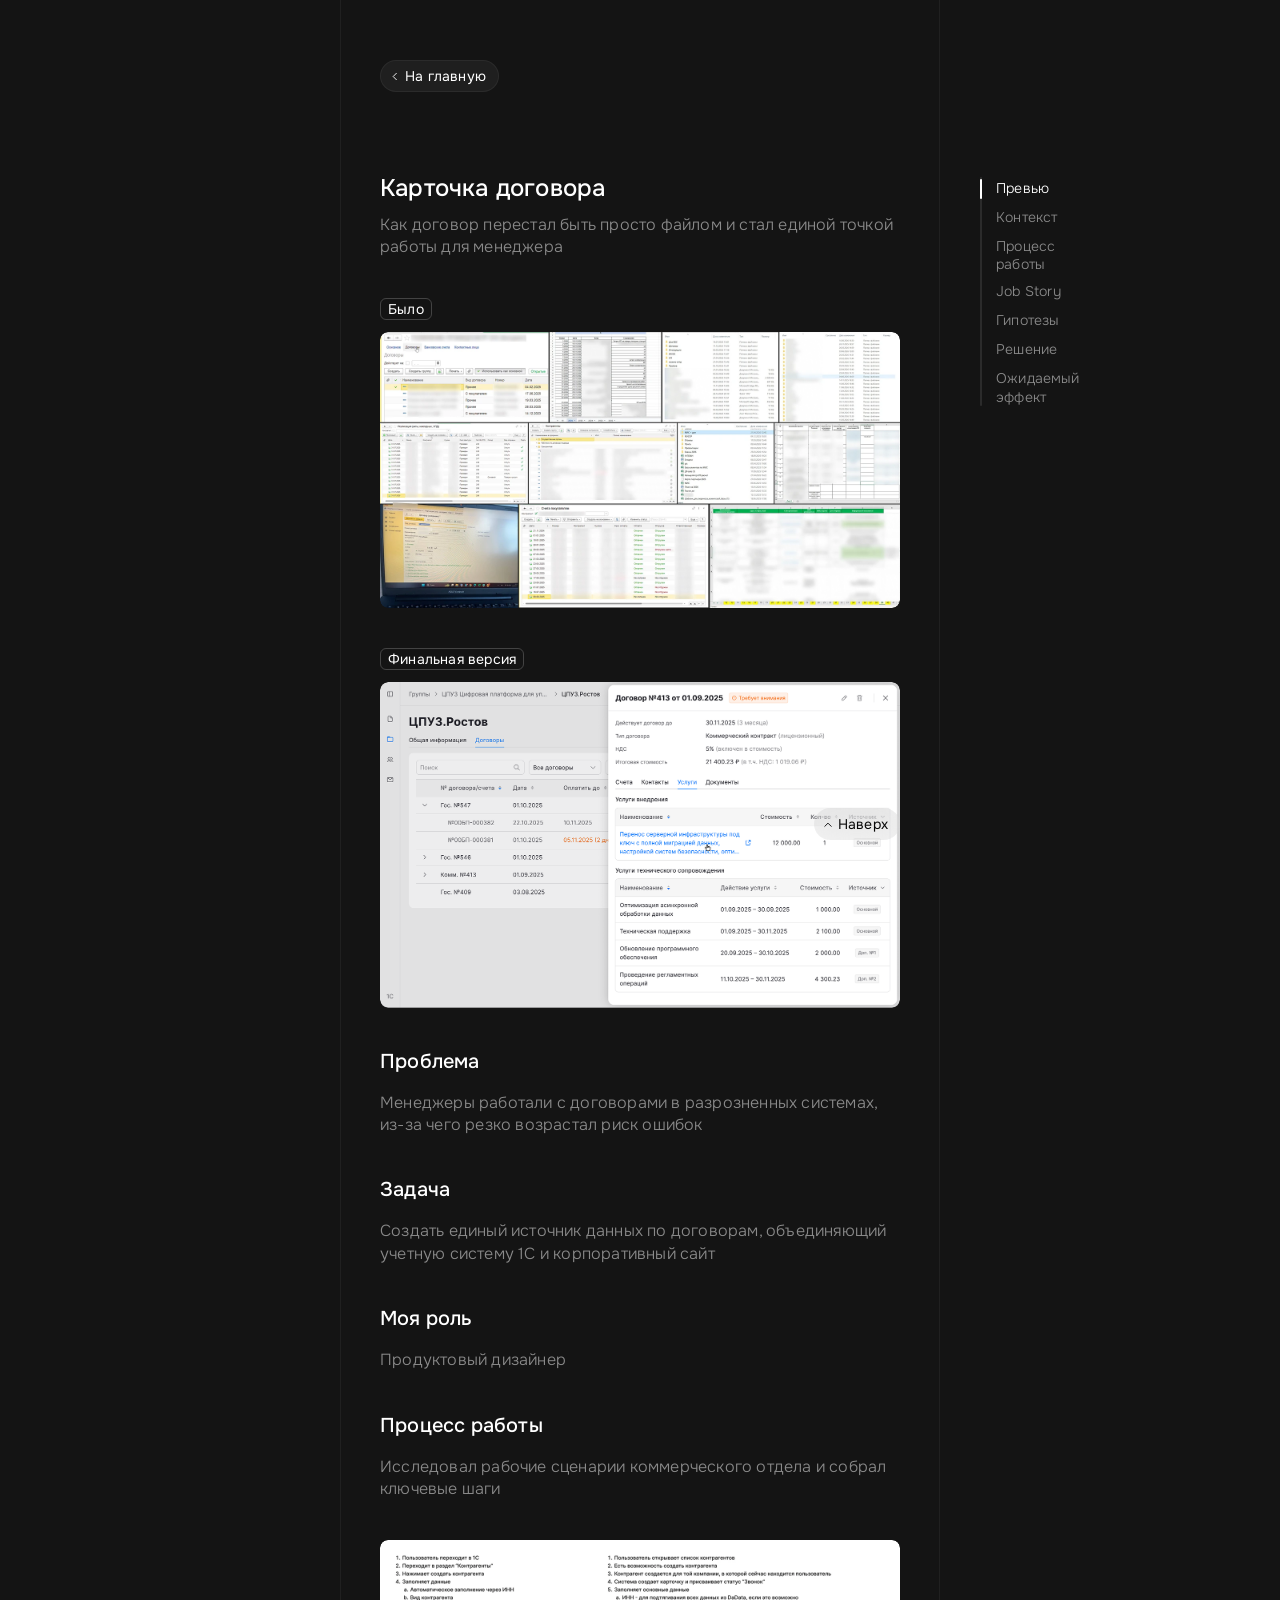
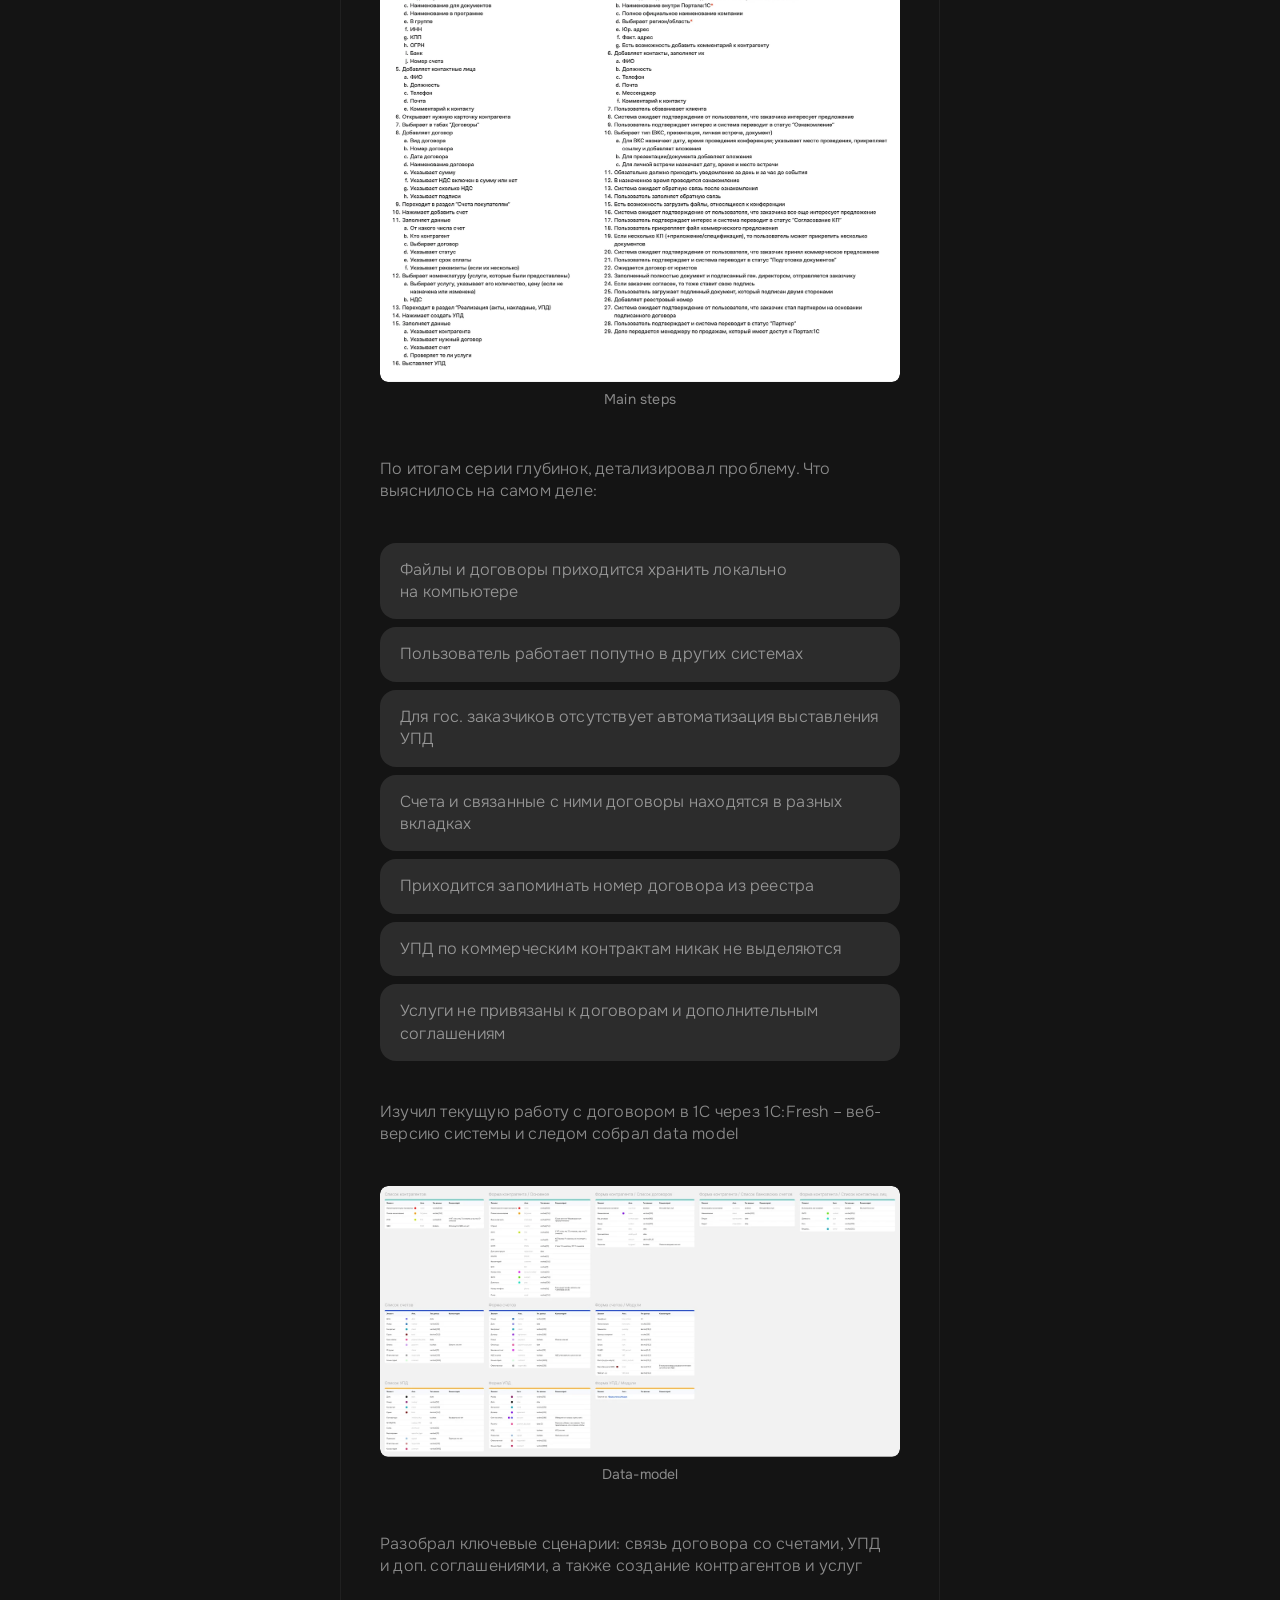
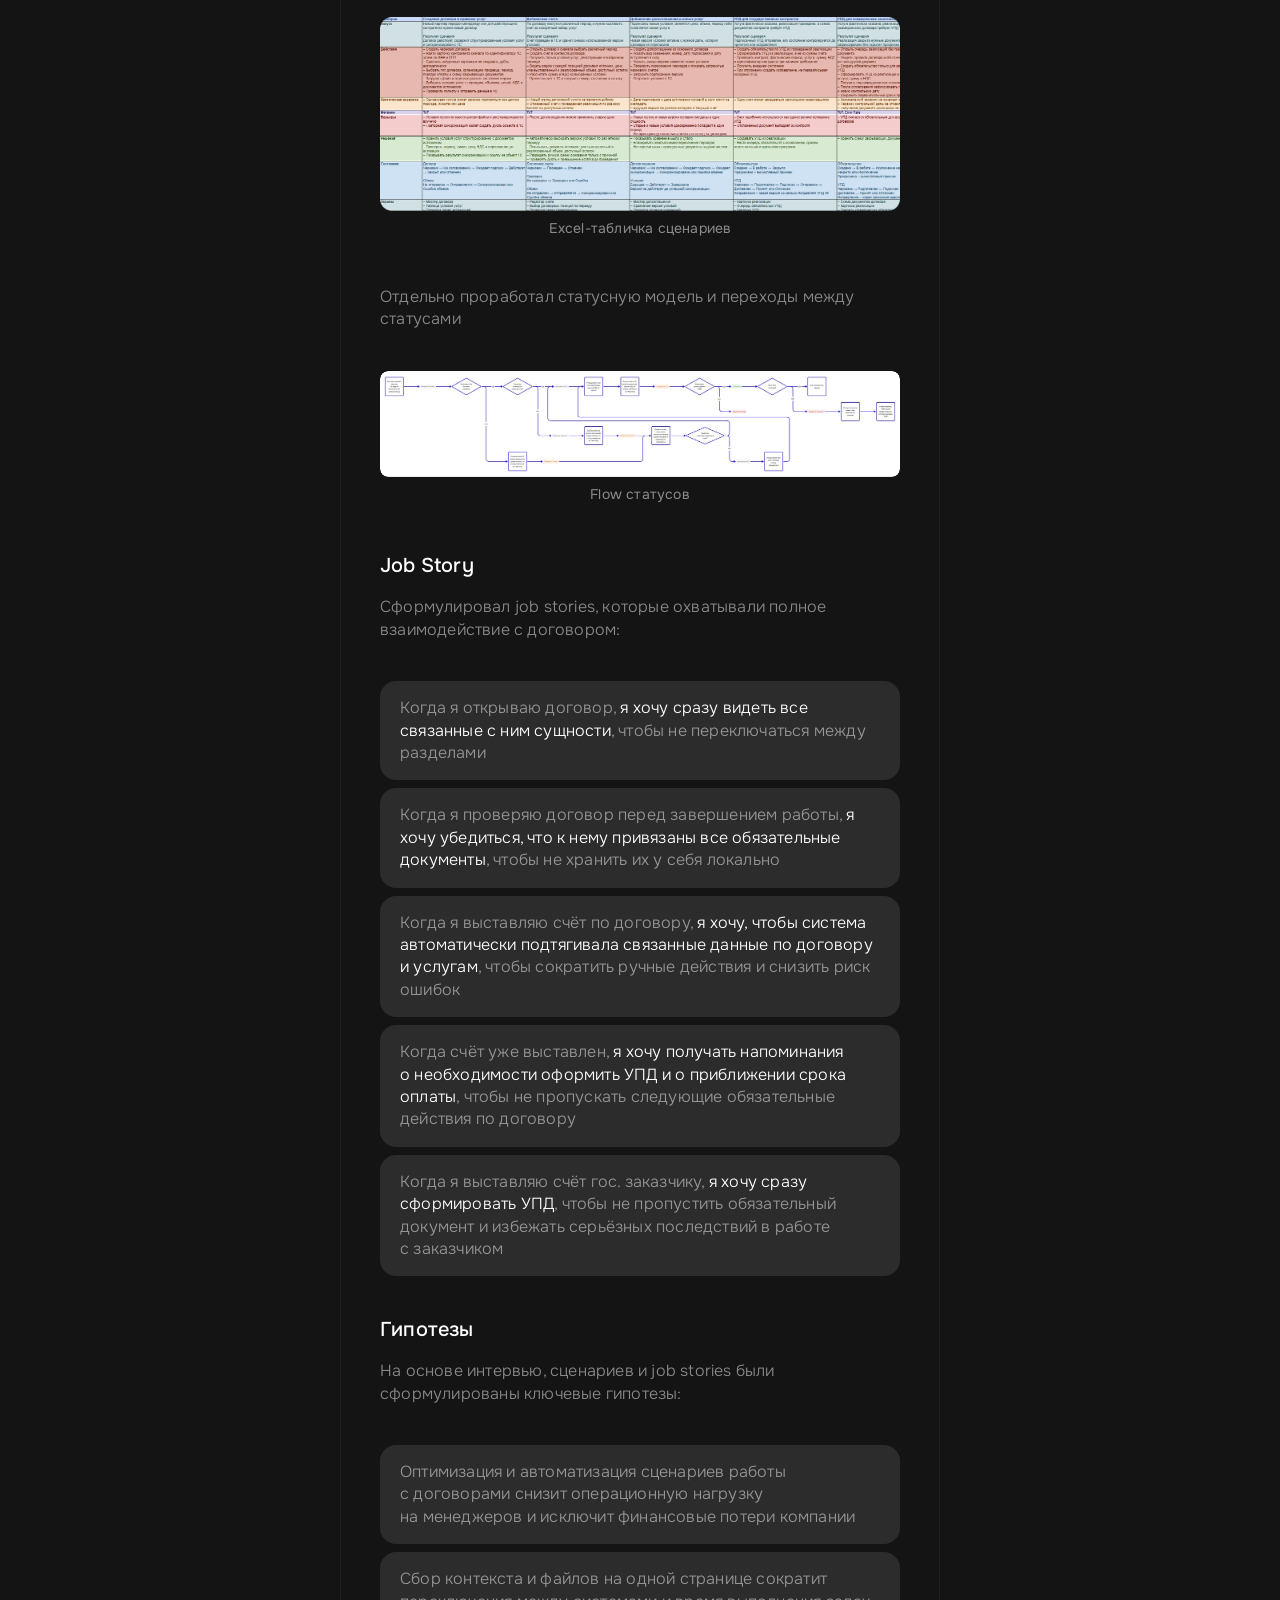
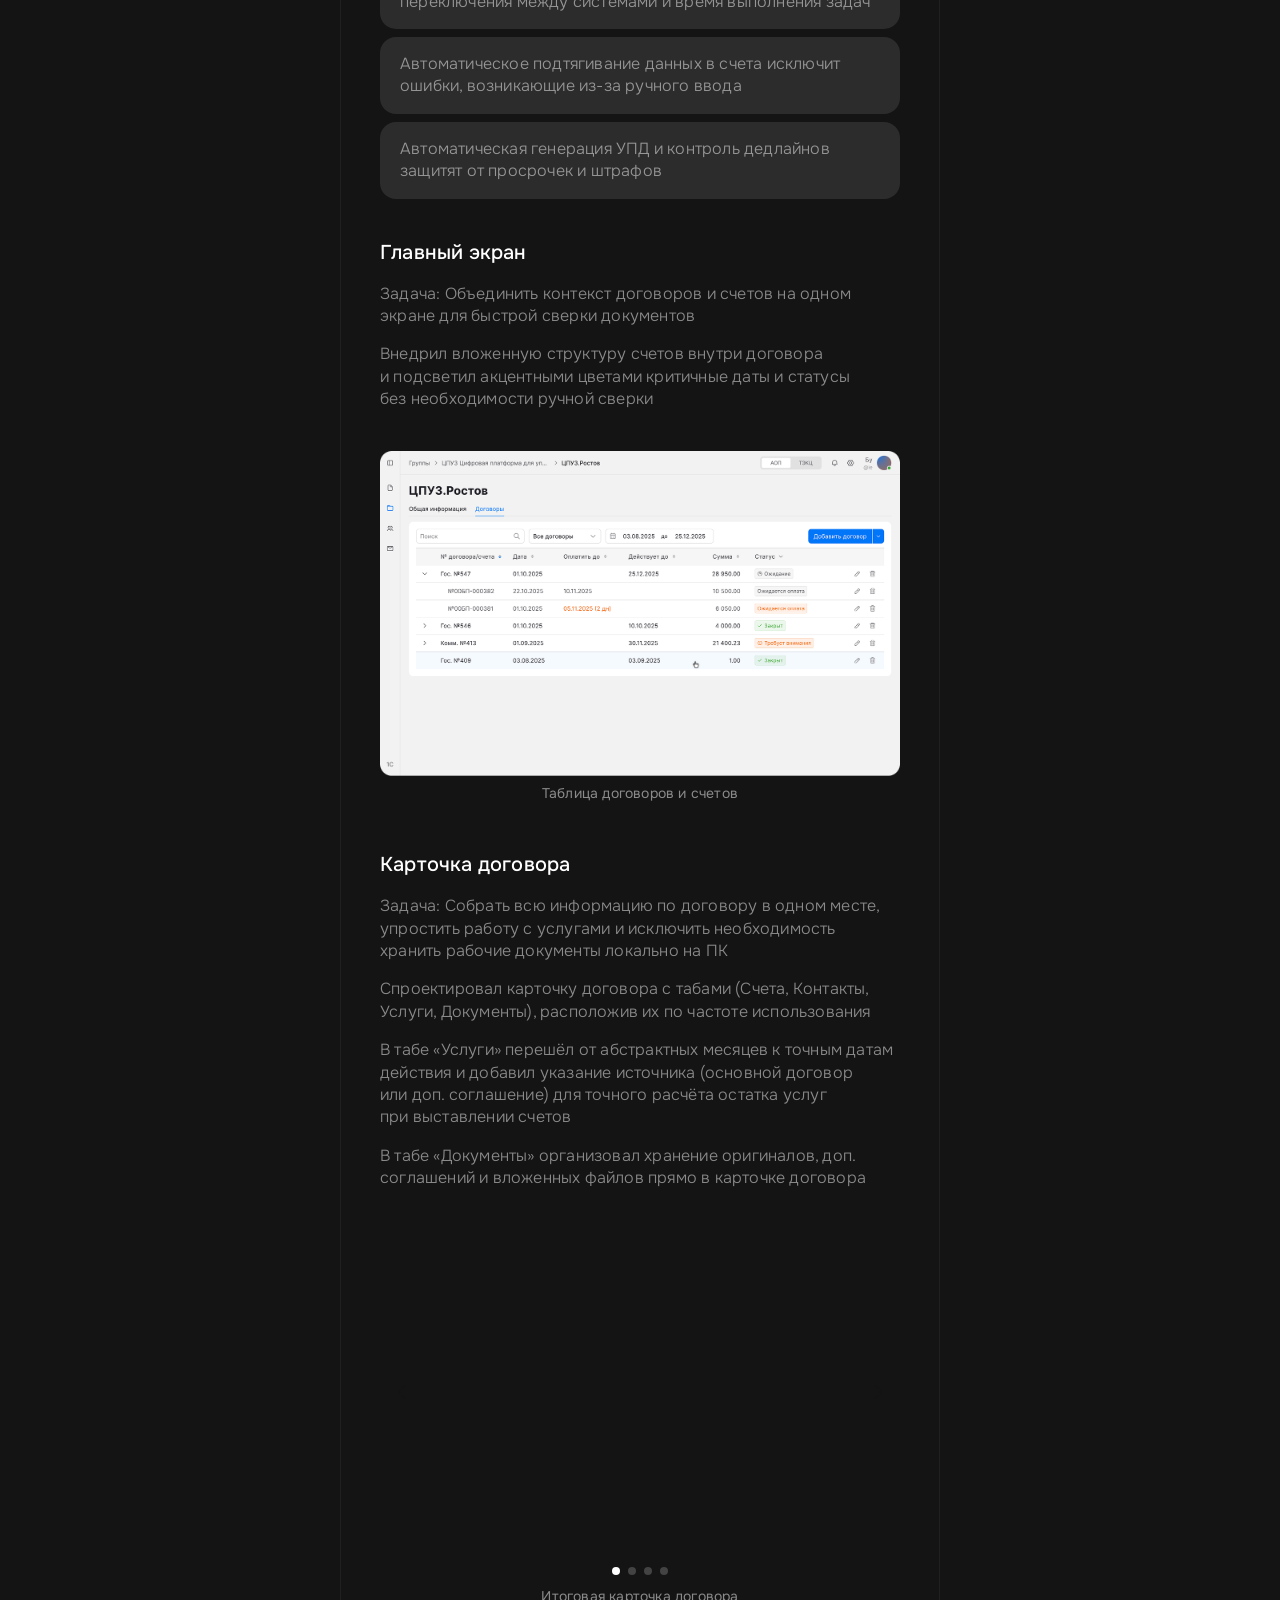
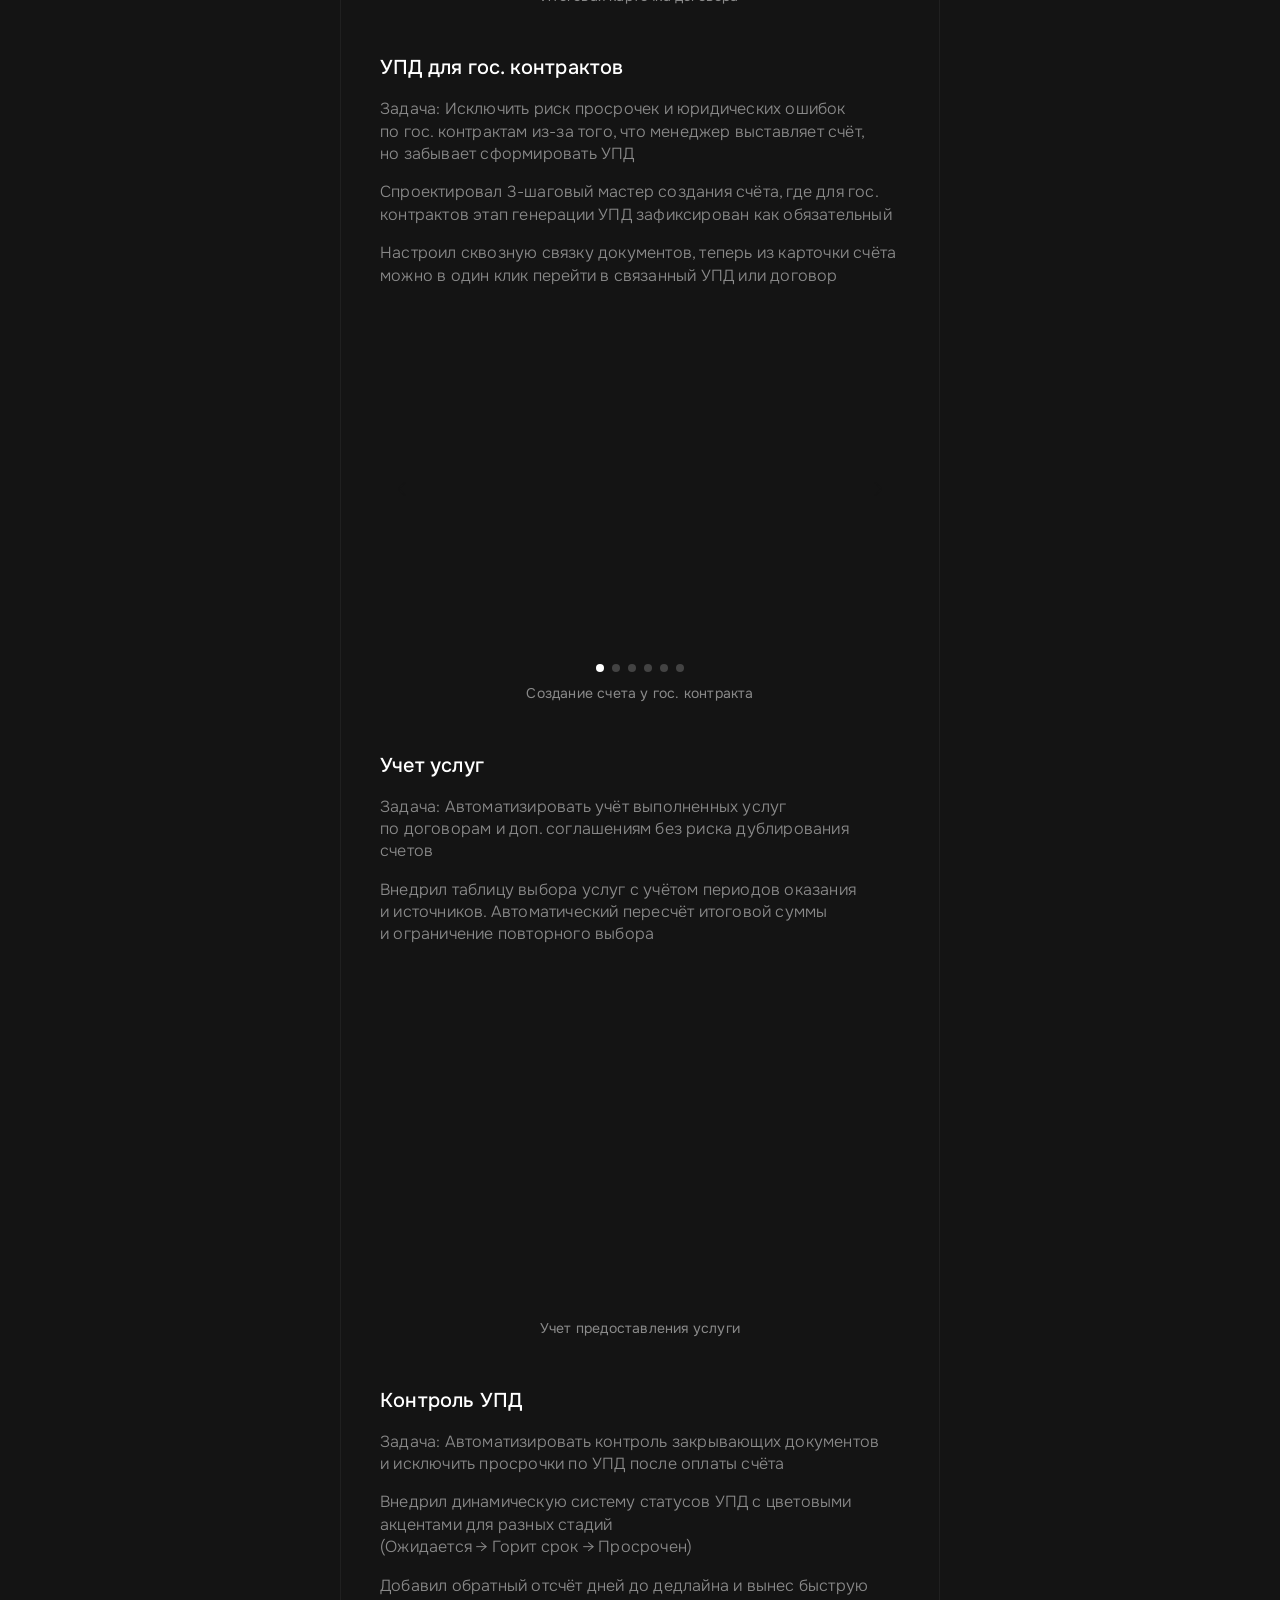
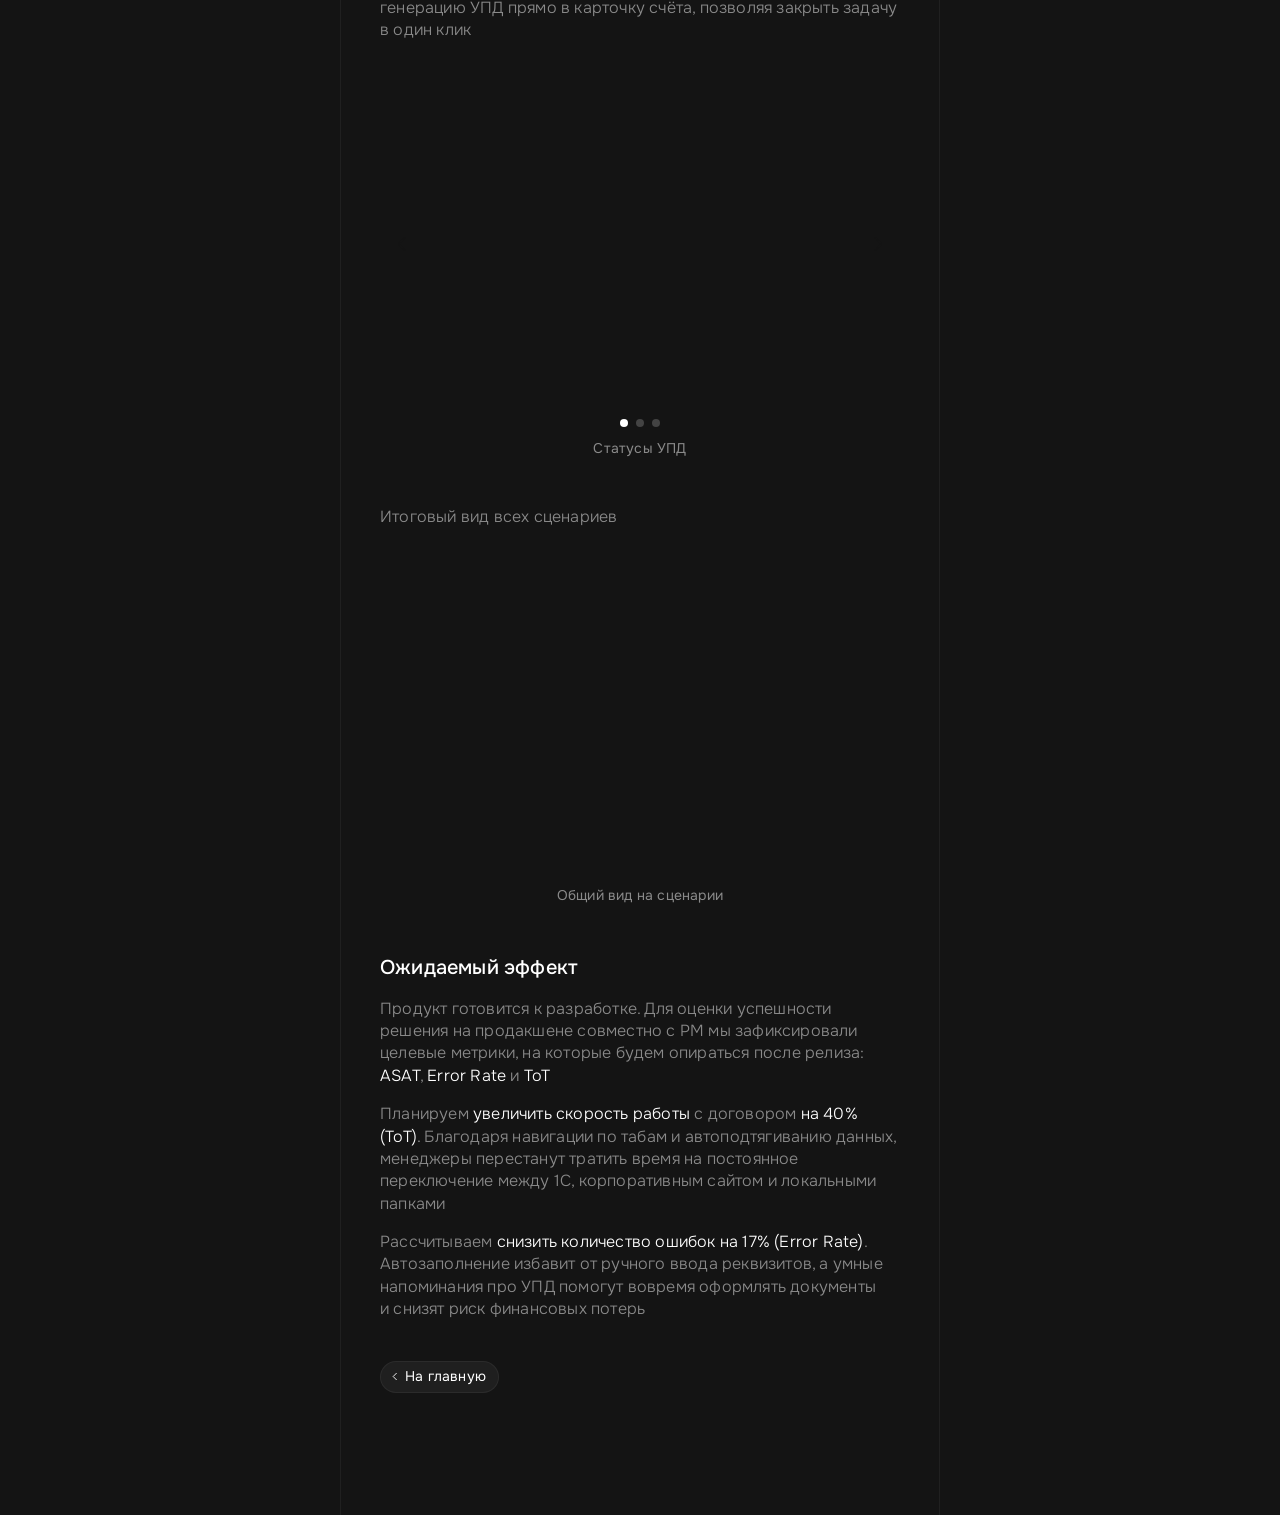
==== commit be318088: "v.1.5.0" ====
--- a/agreement-card.html
+++ b/agreement-card.html
@@ -14,10 +14,10 @@
       href="https://fonts.googleapis.com/css2?family=Onest:wght@300;400;500;600;700&display=swap"
       rel="stylesheet"
     />
-    <link rel="stylesheet" href="styles.css?v=20260827-10" />
+    <link rel="stylesheet" href="styles.css?v=20260902-1" />
     <link rel="prefetch" href="./index.html" />
-    <script src="components.js?v=20260827-7" defer></script>
-    <script src="script.js?v=20260827-11" defer></script>
+    <script src="components.js?v=20260902-1" defer></script>
+    <script src="script.js?v=20260902-1" defer></script>
   </head>
   <body class="page case-study">
     <main class="main anchor-top" id="agreement-card-top">
@@ -200,7 +200,7 @@
       <section class="story-section anchor-section" id="ac-job-story">
         <h2 class="story-section__title">Job Story</h2>
         <p class="story-section__description">
-          Сформулировал job stories, которые охватывали полное взаимодействие с договором
+          Сформулировал job stories, которые охватывали полное взаимодействие с договором:
         </p>
       </section>
       <div class="block-list">
--- a/styles.css
+++ b/styles.css
@@ -1185,6 +1185,59 @@
   gap: 16px;
 }
 
+.story-url-block {
+  align-self: stretch;
+}
+
+.story-url {
+  padding: 0;
+  display: inline-flex;
+  justify-content: flex-start;
+  align-items: center;
+  gap: 4px;
+  color: #ffffff;
+  background: transparent;
+  border: 0;
+  appearance: none;
+  -webkit-appearance: none;
+  font: inherit;
+  font-size: 16px;
+  font-weight: 400;
+  line-height: 1.4;
+  letter-spacing: 0.2px;
+  text-decoration: none;
+  cursor: pointer;
+  transition: color 0.2s ease;
+}
+
+.story-url__icon-wrap {
+  width: 20px;
+  height: 21px;
+  padding-top: 1.2px;
+  display: flex;
+  flex: 0 0 20px;
+}
+
+.story-url__icon {
+  width: 20px;
+  height: 20px;
+  display: block;
+}
+
+.story-url:hover {
+  color: rgba(255, 255, 255, 0.8);
+}
+
+.story-url:active {
+  color: rgba(255, 255, 255, 0.6);
+}
+
+.story-url:focus-visible {
+  outline: 2px solid rgba(255, 255, 255, 0.5);
+  outline-offset: 4px;
+  border-radius: 2px;
+}
+
 .white-selection {
   color: #ffffff;
 }
@@ -1209,6 +1262,28 @@
   background: rgba(255, 255, 255, 0.1);
   border-radius: 16px;
   overflow: hidden;
+}
+
+.block-list__item--tagged {
+  flex-direction: column;
+  justify-content: flex-start;
+  align-items: flex-start;
+  gap: 12px;
+}
+
+.block-list__tag {
+  padding: 2px 4px;
+  display: inline-flex;
+  justify-content: center;
+  align-items: center;
+  gap: 8px;
+  color: rgba(255, 255, 255, 0.7);
+  background: rgba(255, 255, 255, 0.08);
+  border-radius: 4px;
+  font-size: 12px;
+  font-weight: 400;
+  line-height: 16px;
+  word-wrap: break-word;
 }
 
 .block-list__text {
@@ -1363,7 +1438,8 @@
 
   .case-study .preview-block,
   .case-study .image-block,
-  .case-study .block-list {
+  .case-study .block-list,
+  .case-study .story-url-block {
     padding-left: 16px;
     padding-right: 16px;
   }
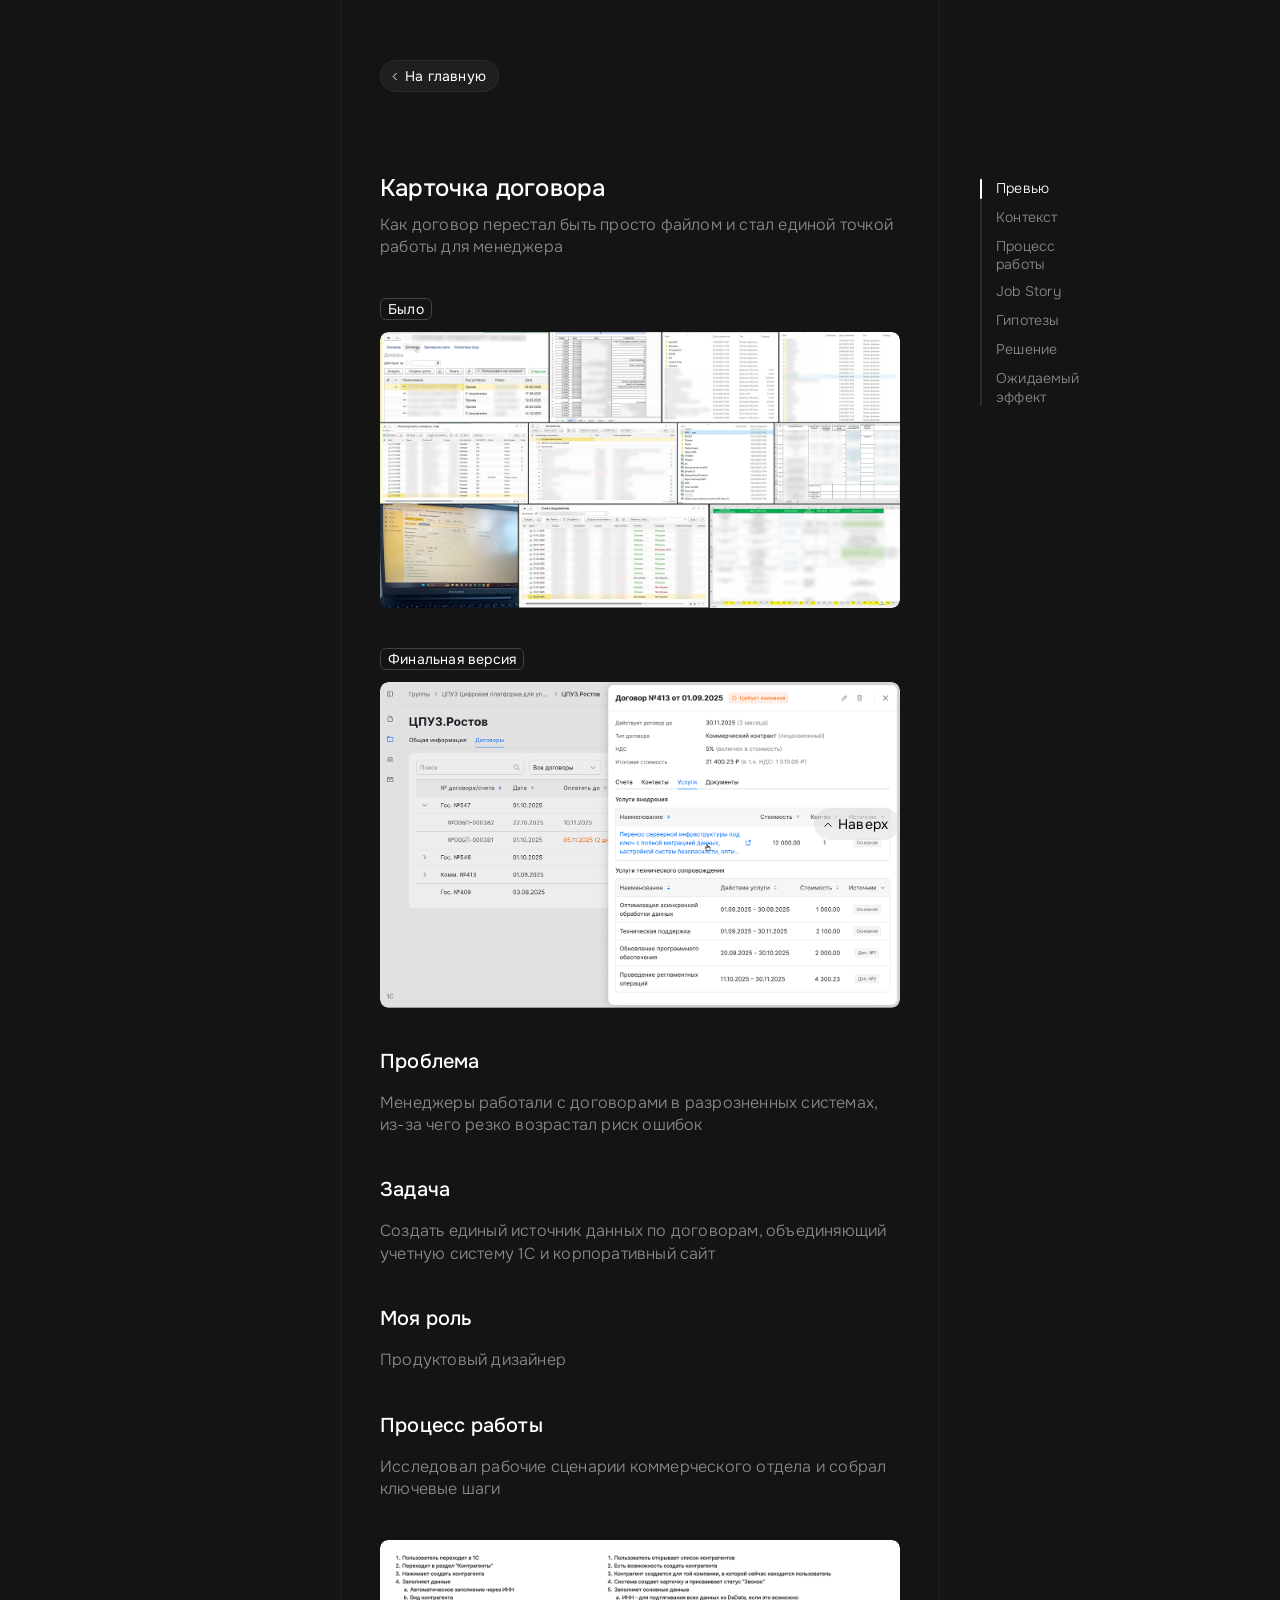
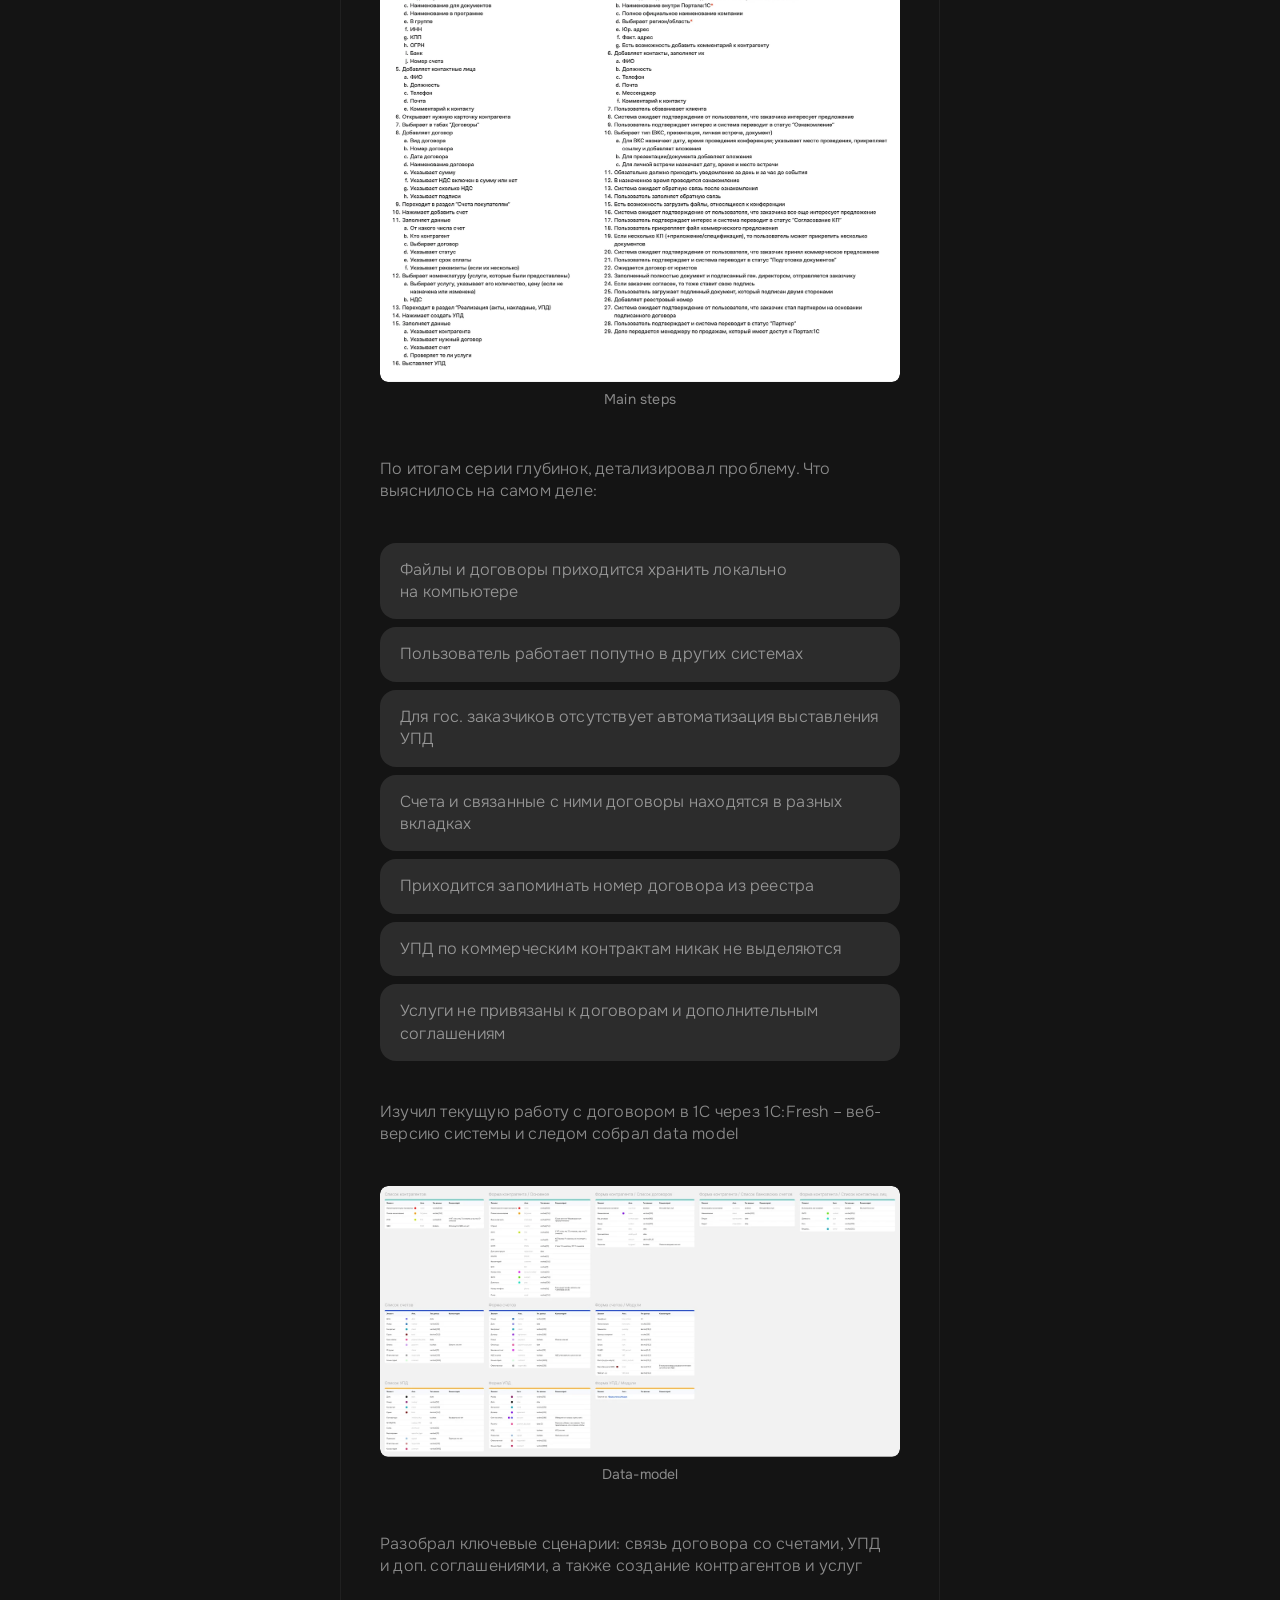
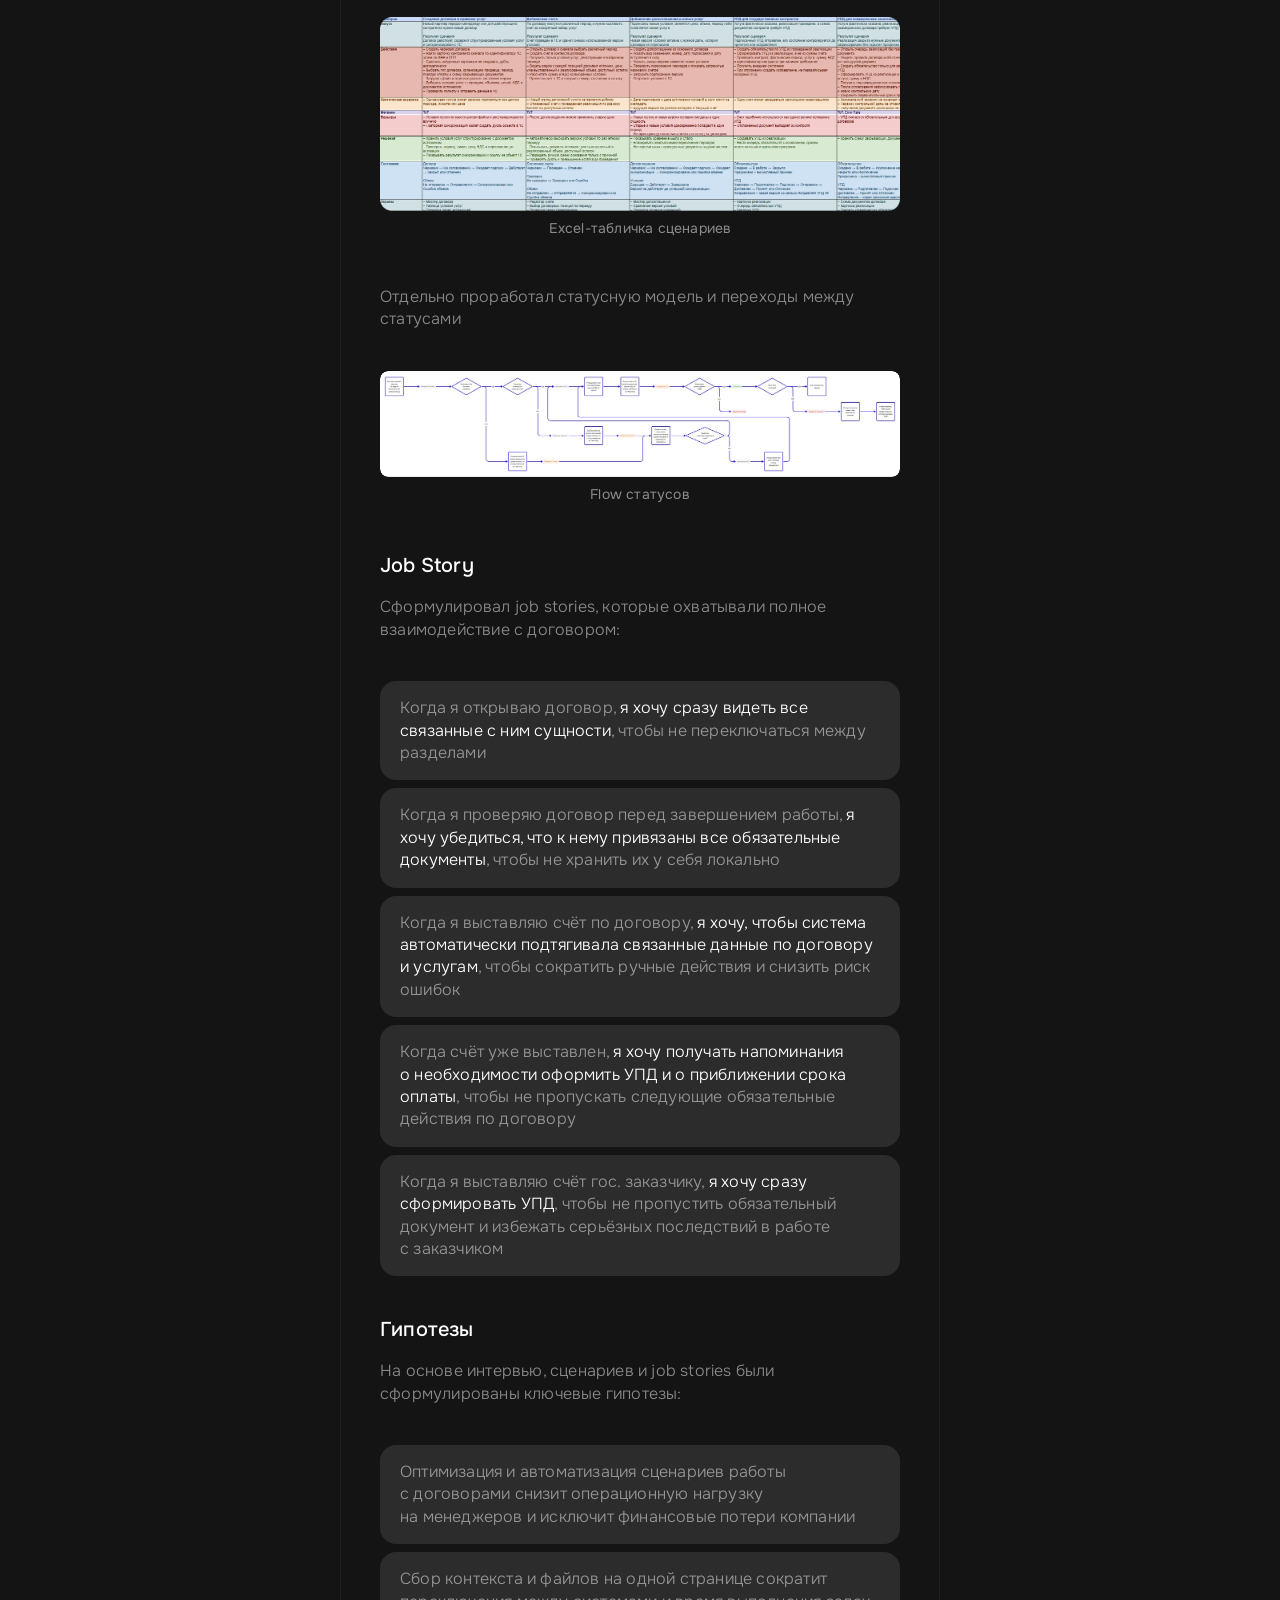
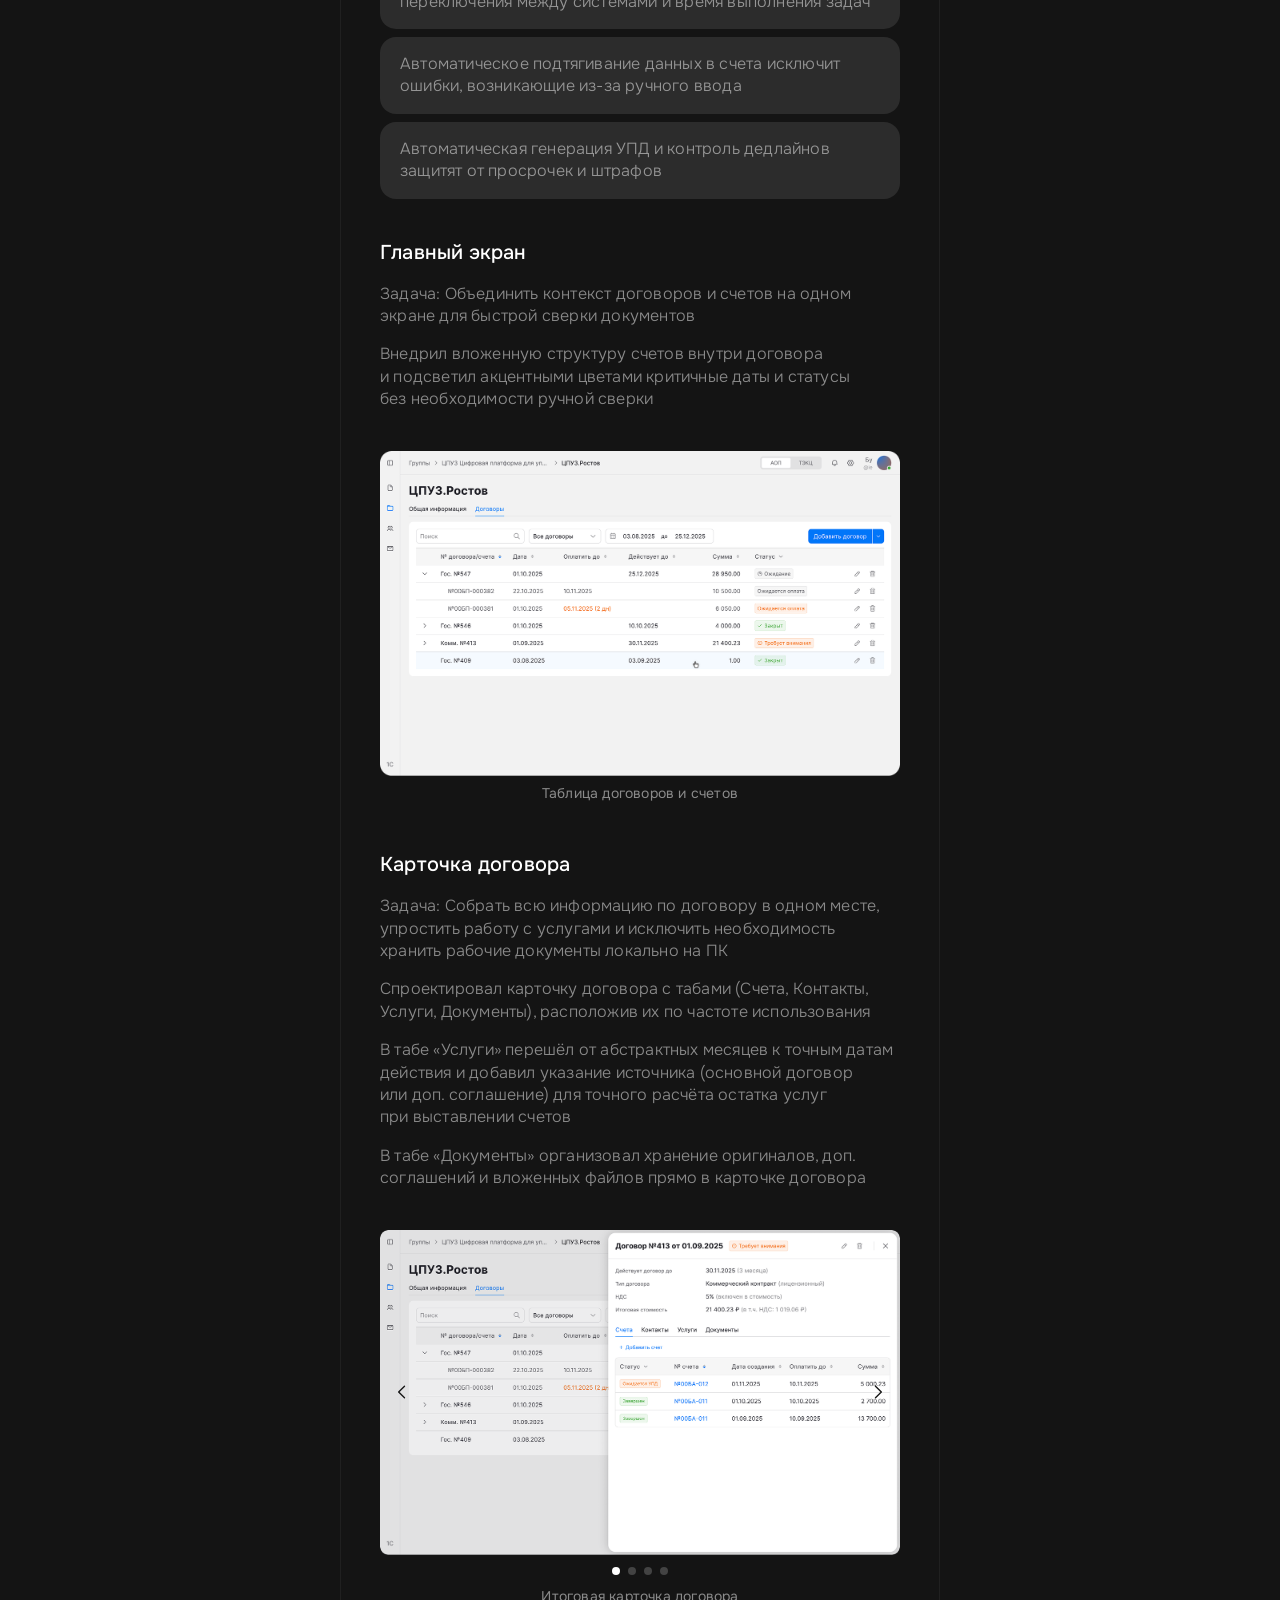
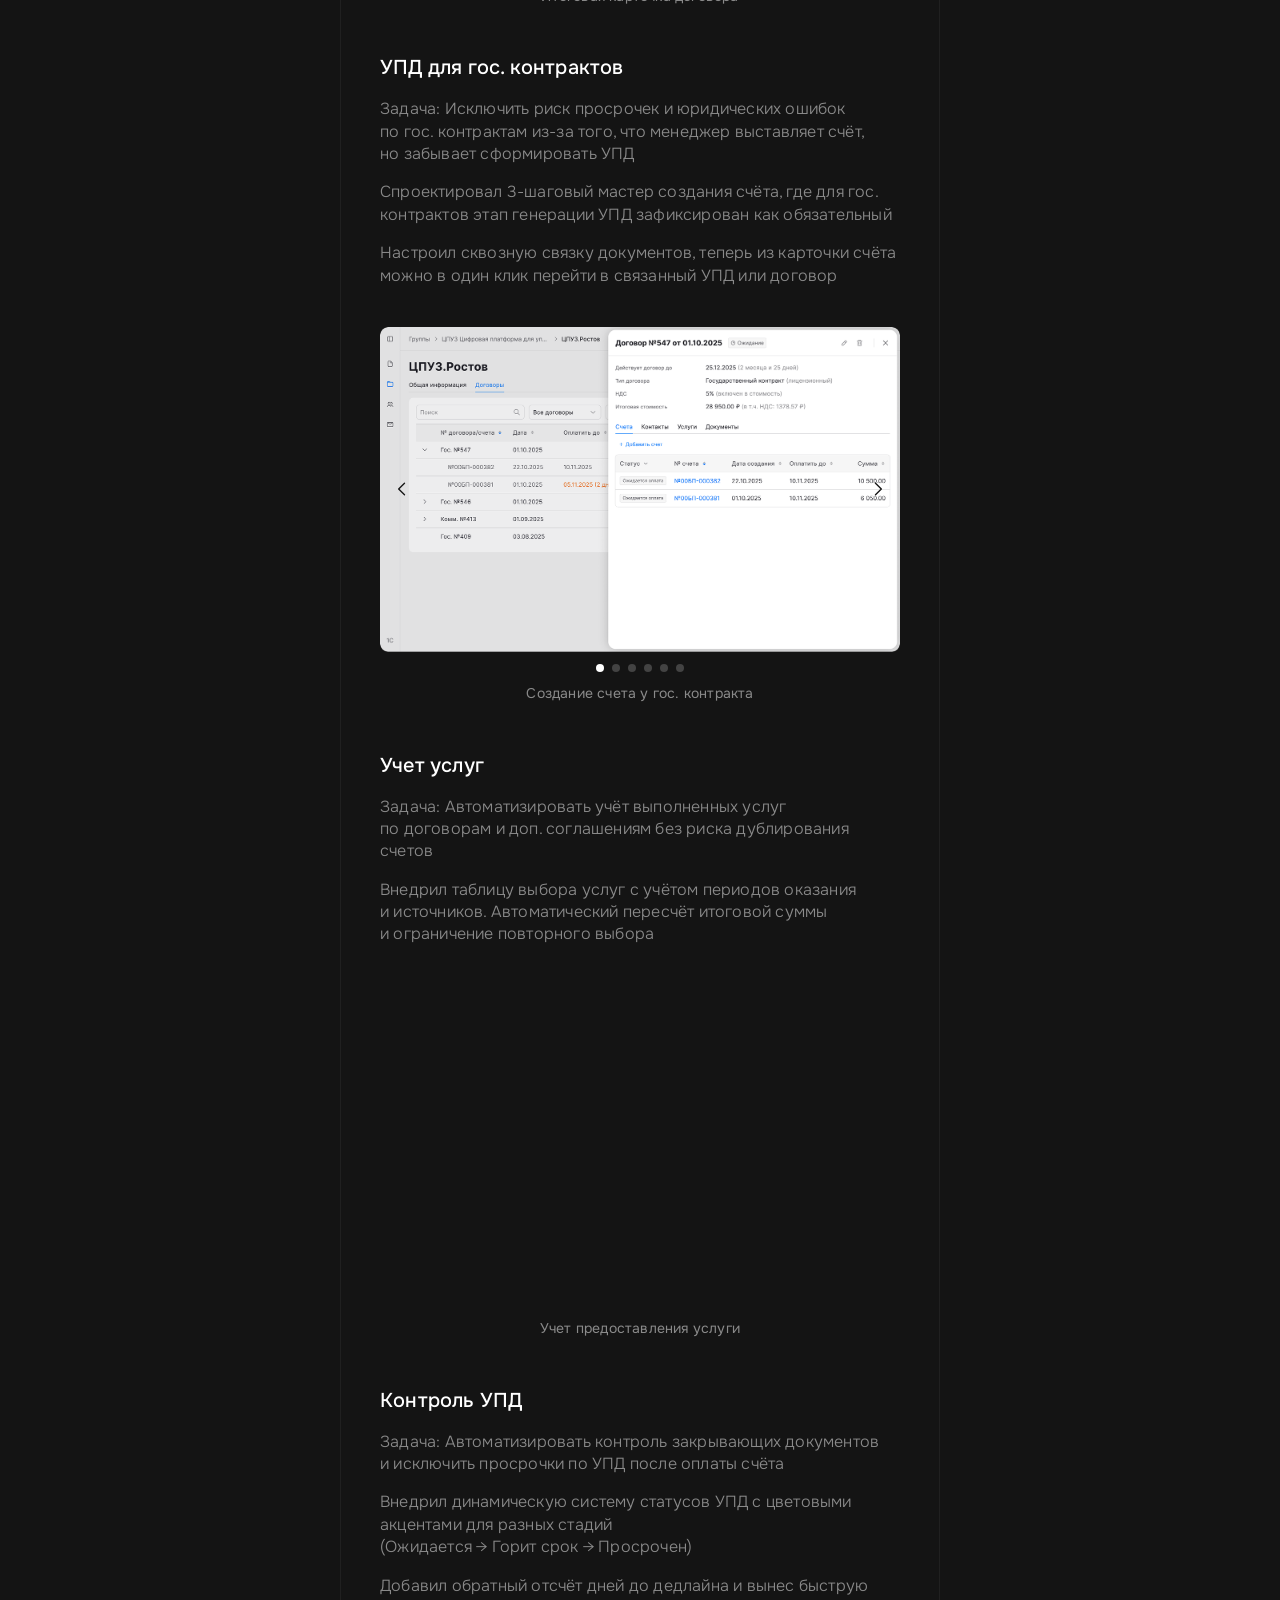
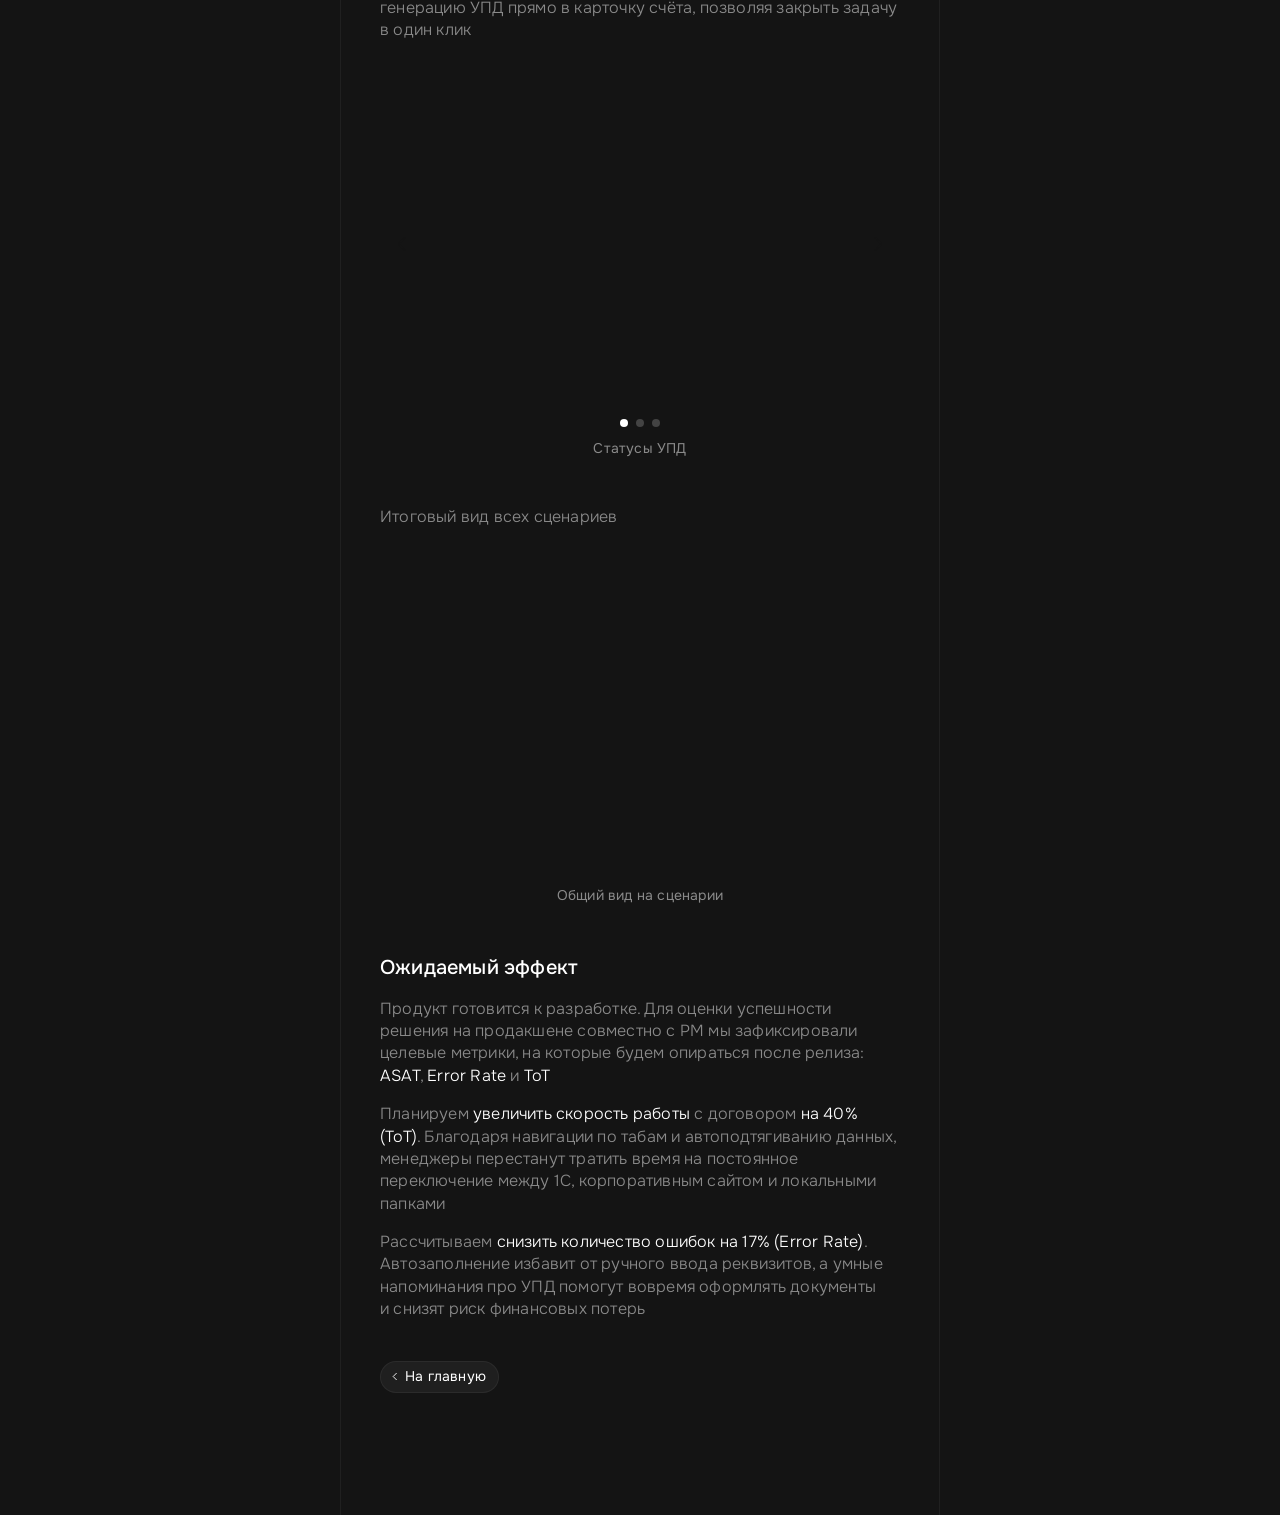
==== commit c6da8304: "v.1.6.0 Добавлен новый кейс "Exchange"" ====
--- a/agreement-card.html
+++ b/agreement-card.html
@@ -16,8 +16,8 @@
     />
     <link rel="stylesheet" href="styles.css?v=20260902-1" />
     <link rel="prefetch" href="./index.html" />
-    <script src="components.js?v=20260902-1" defer></script>
-    <script src="script.js?v=20260902-1" defer></script>
+    <script src="components.js?v=20260902-2" defer></script>
+    <script src="script.js?v=20260902-2" defer></script>
   </head>
   <body class="page case-study">
     <main class="main anchor-top" id="agreement-card-top">
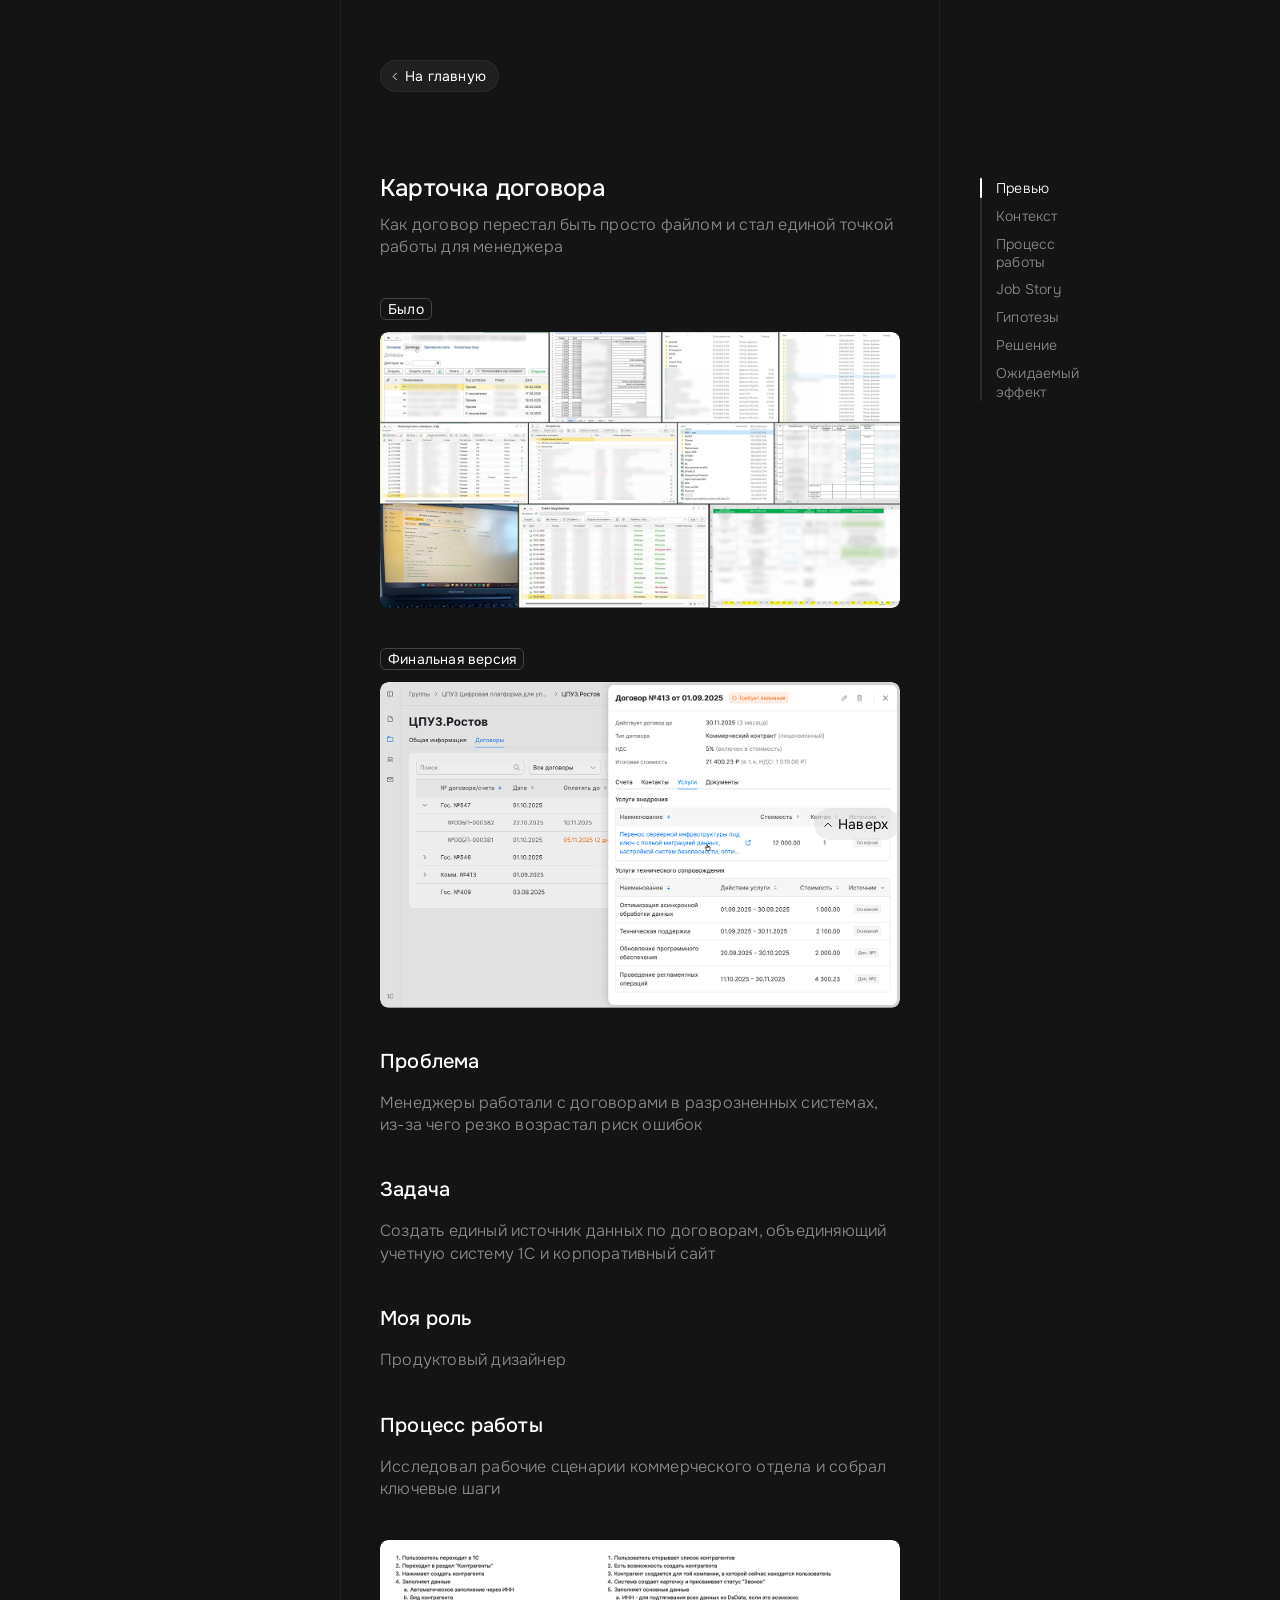
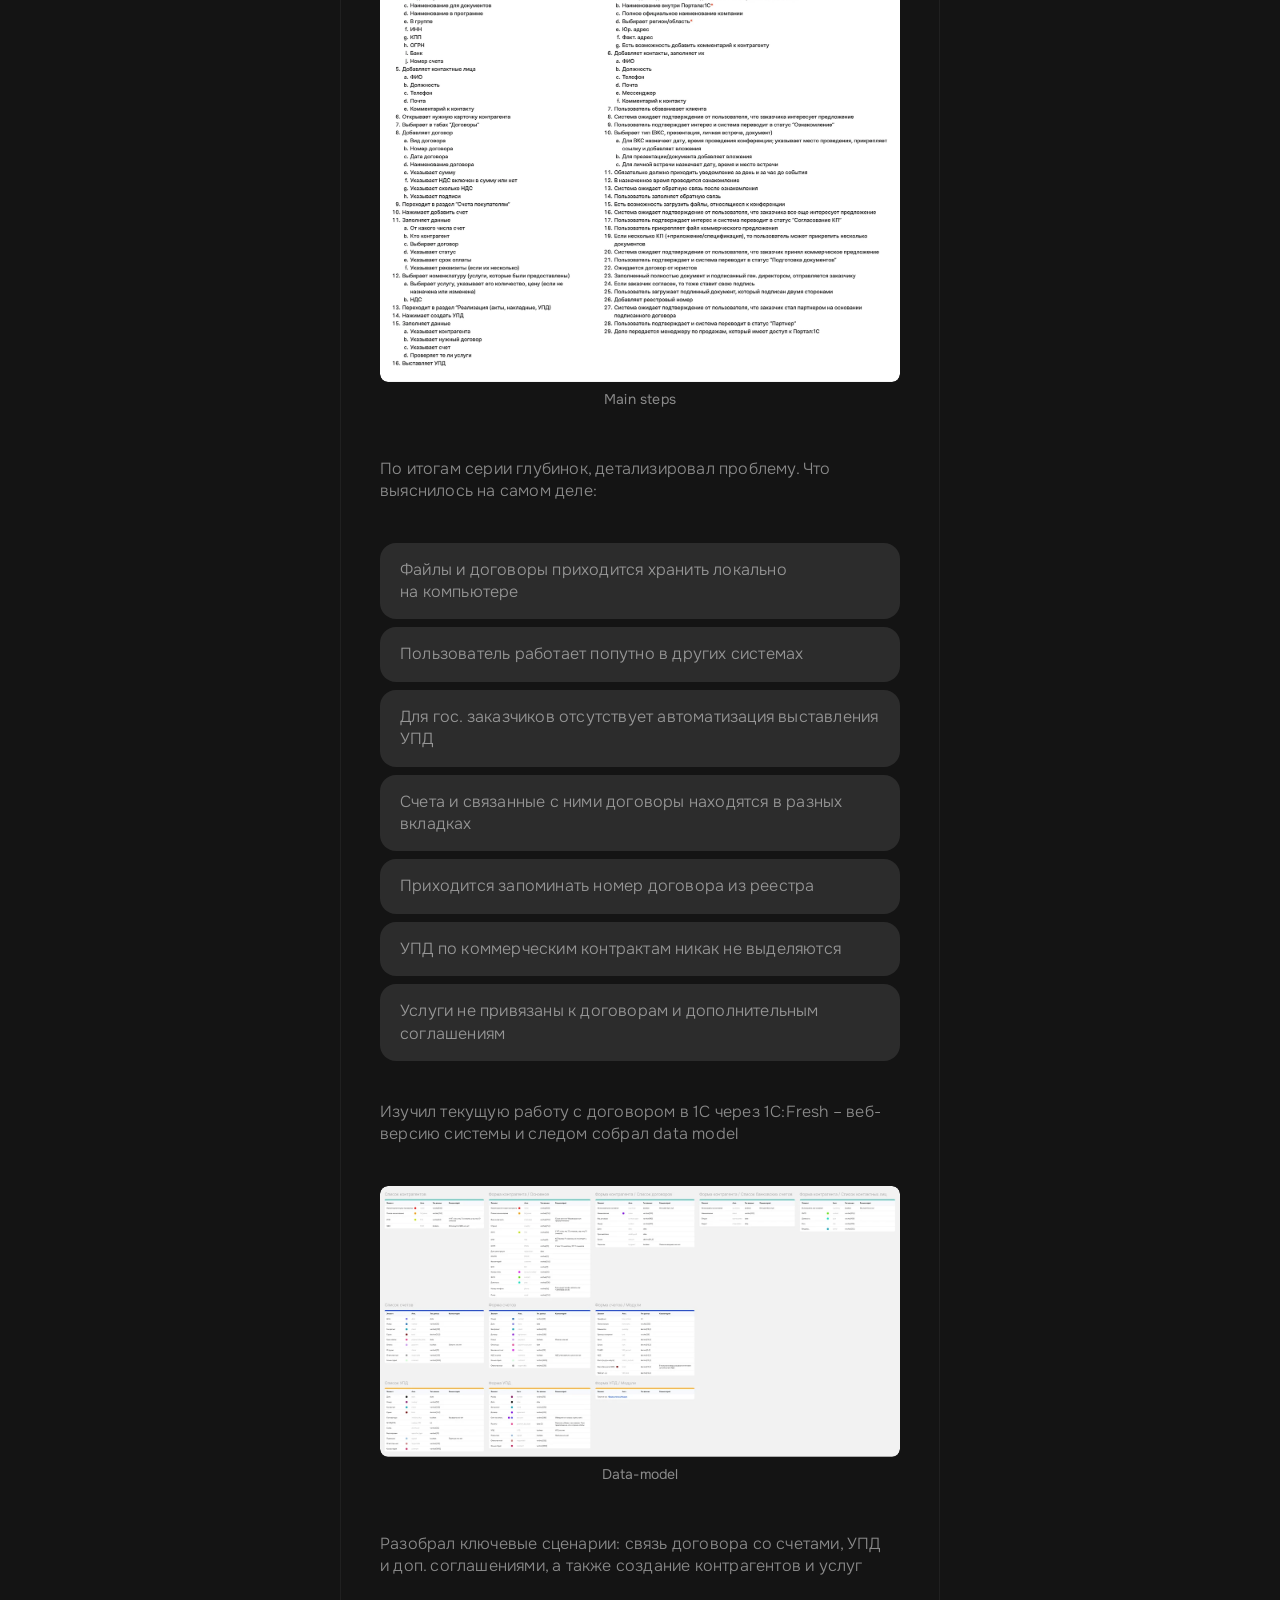
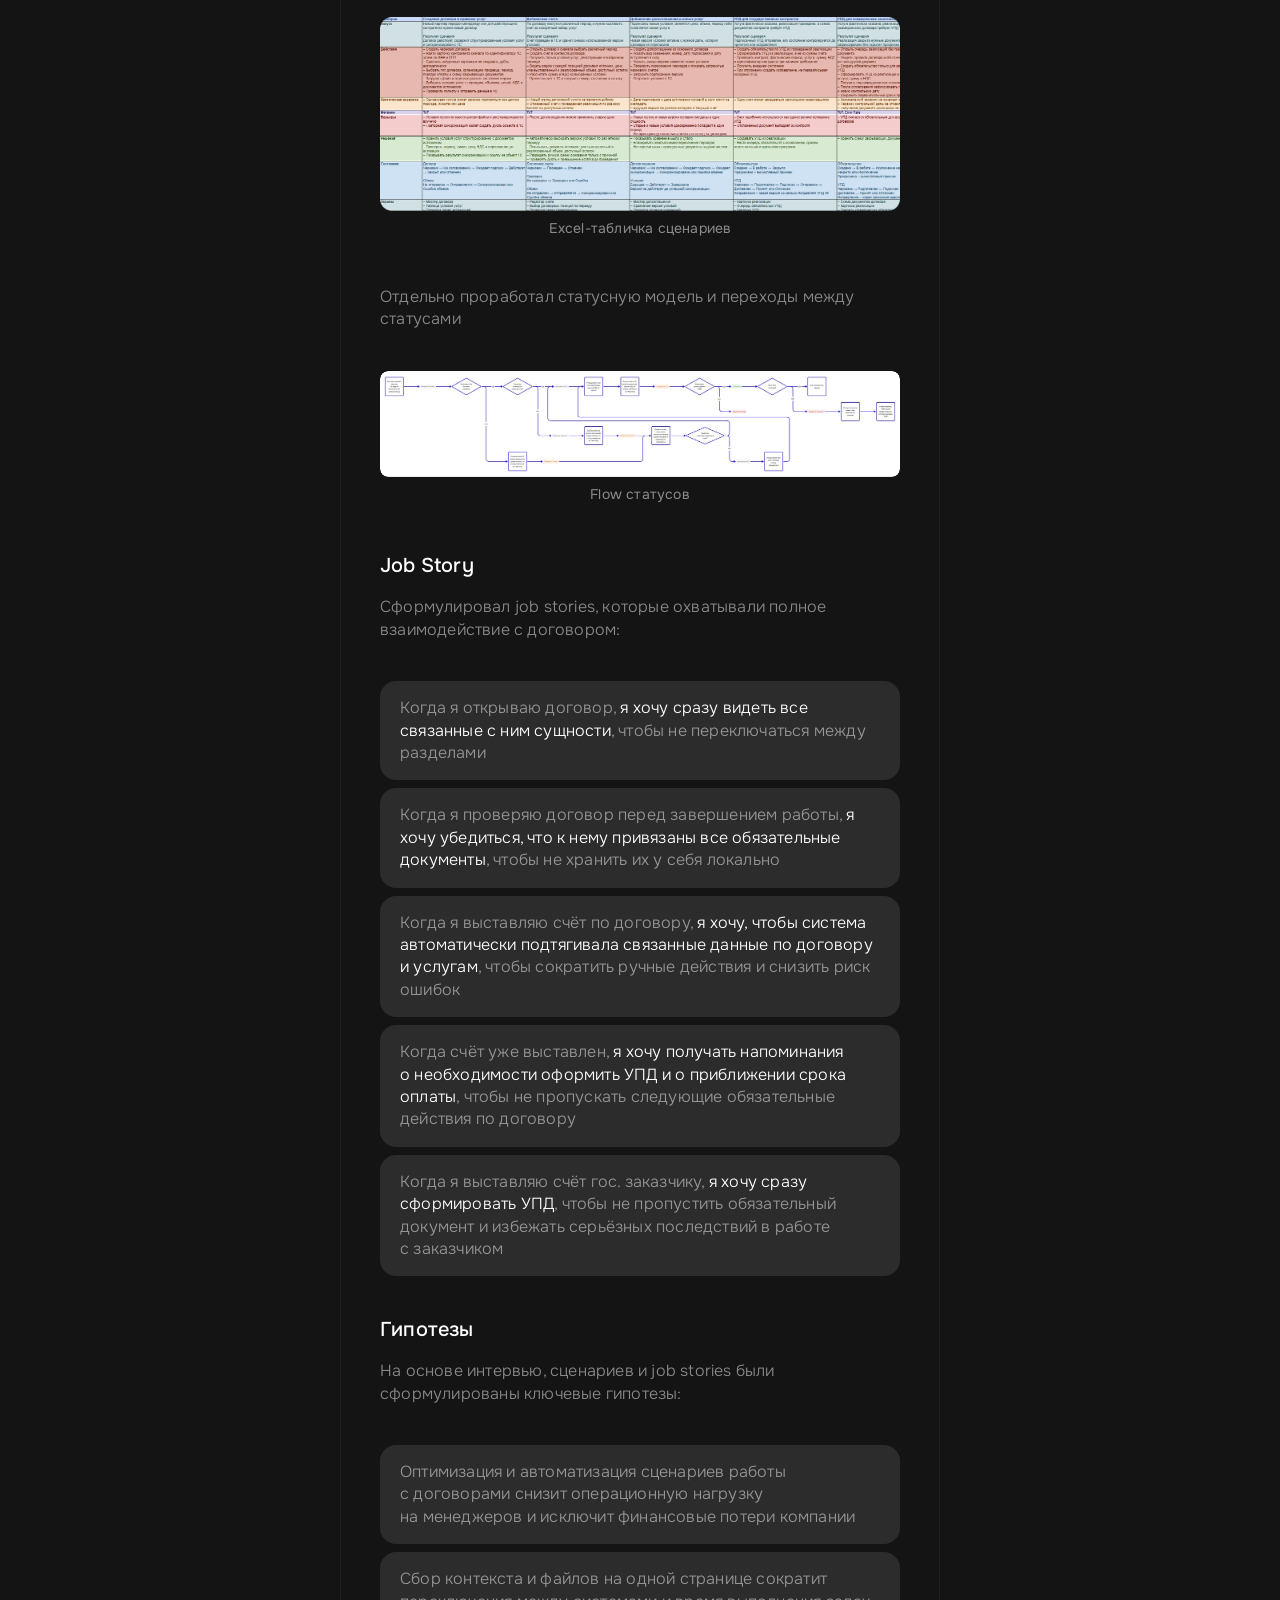
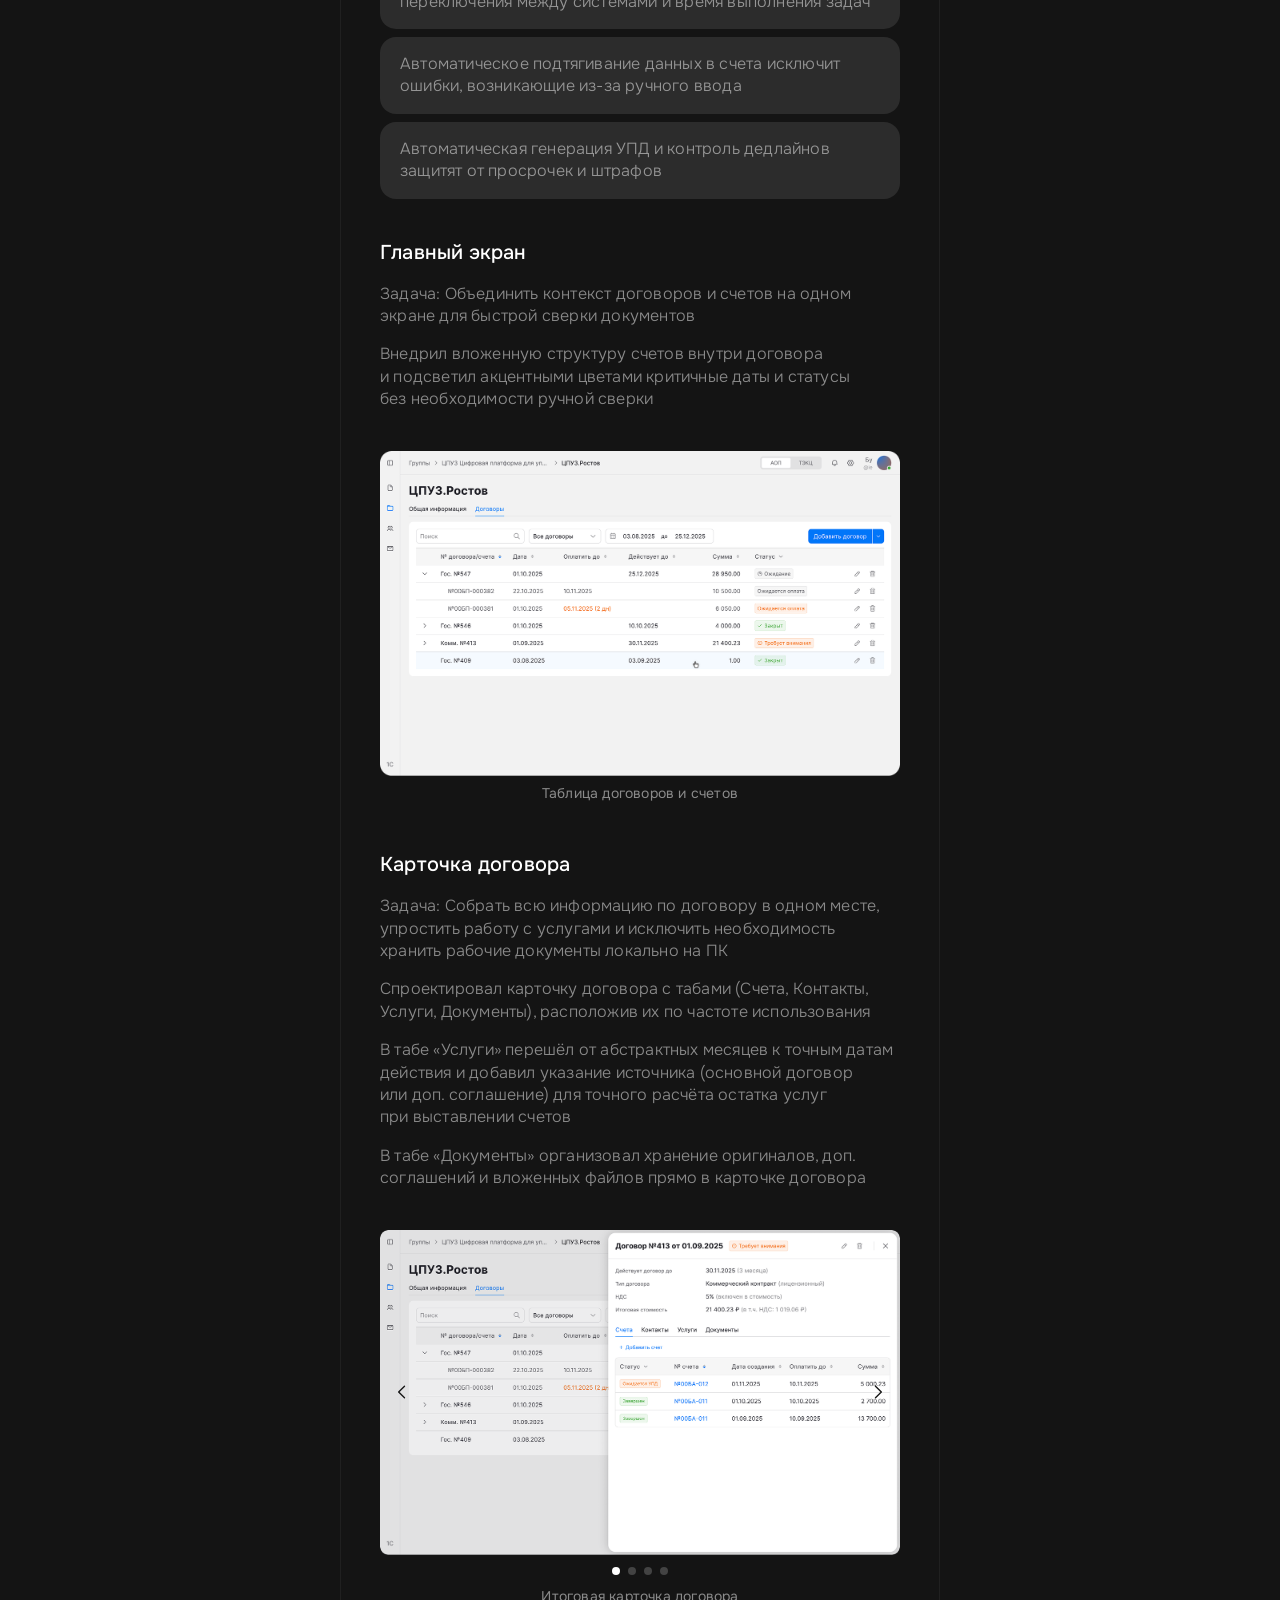
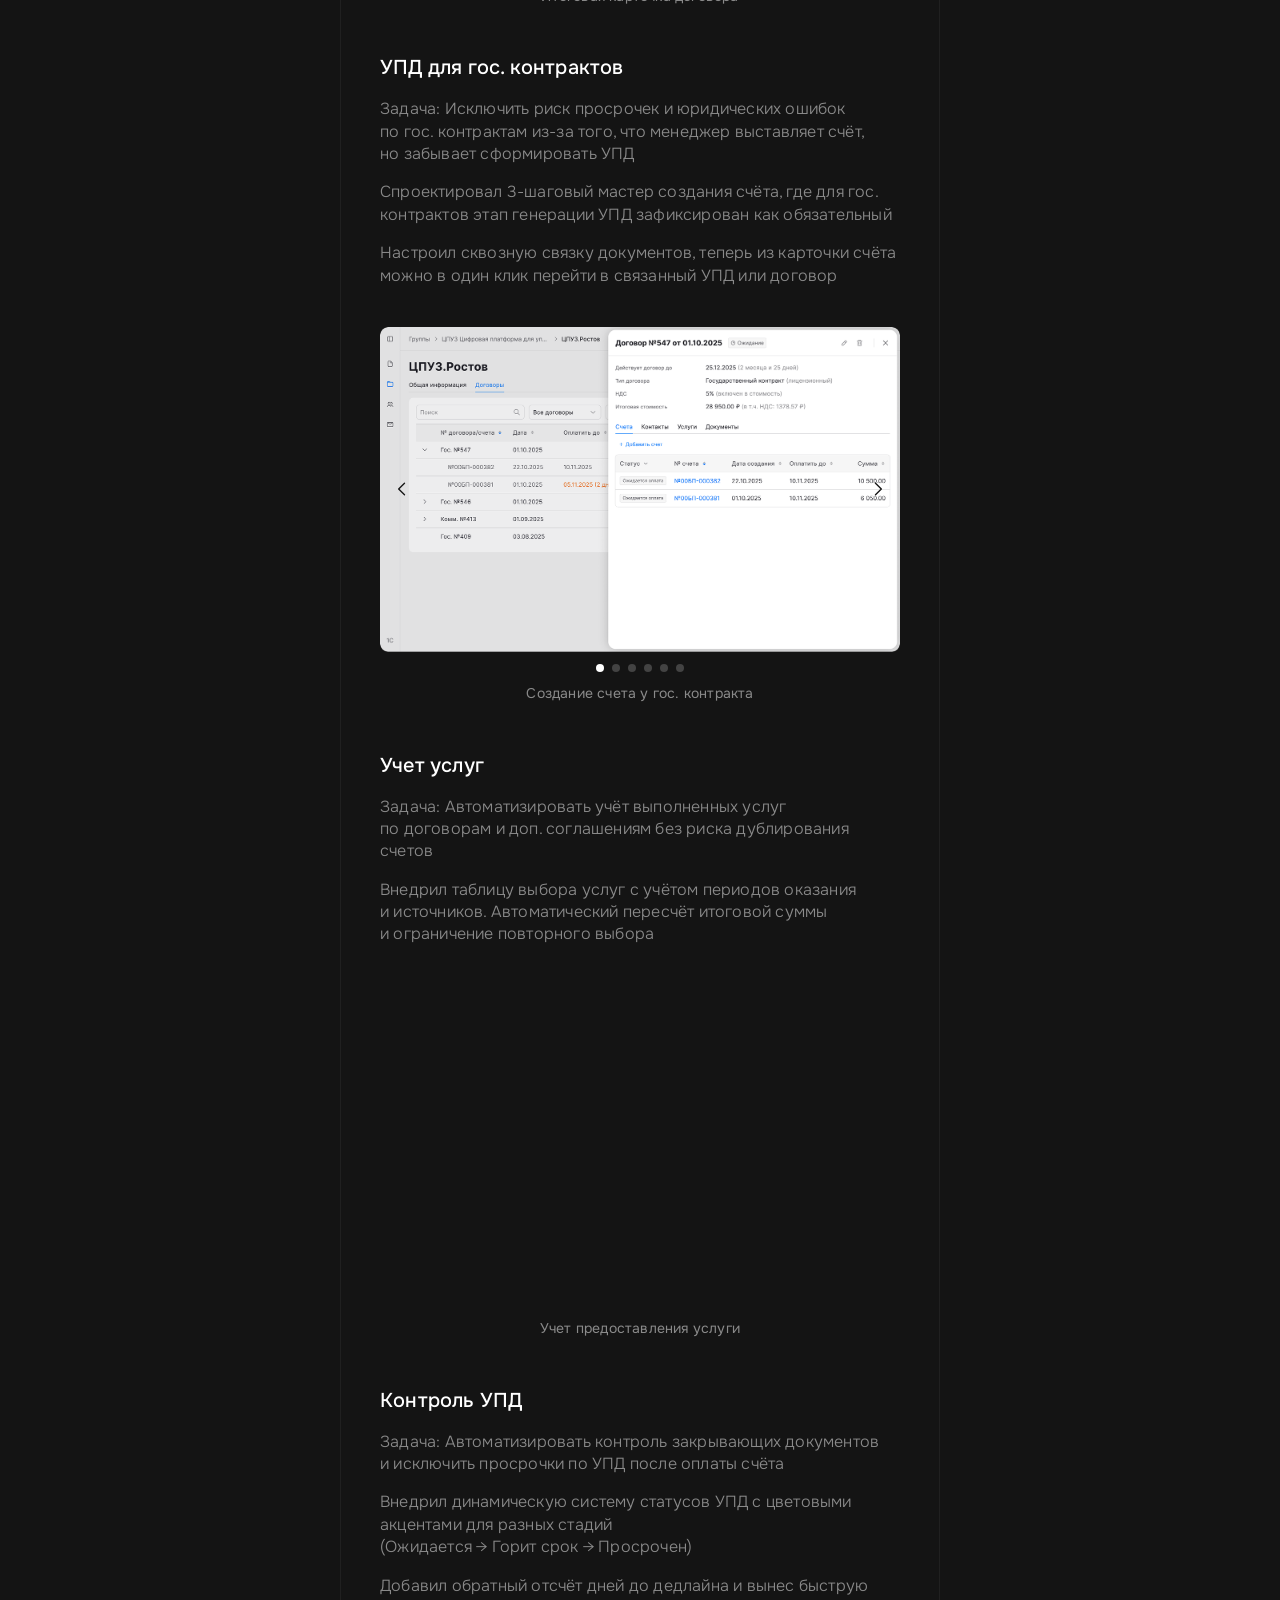
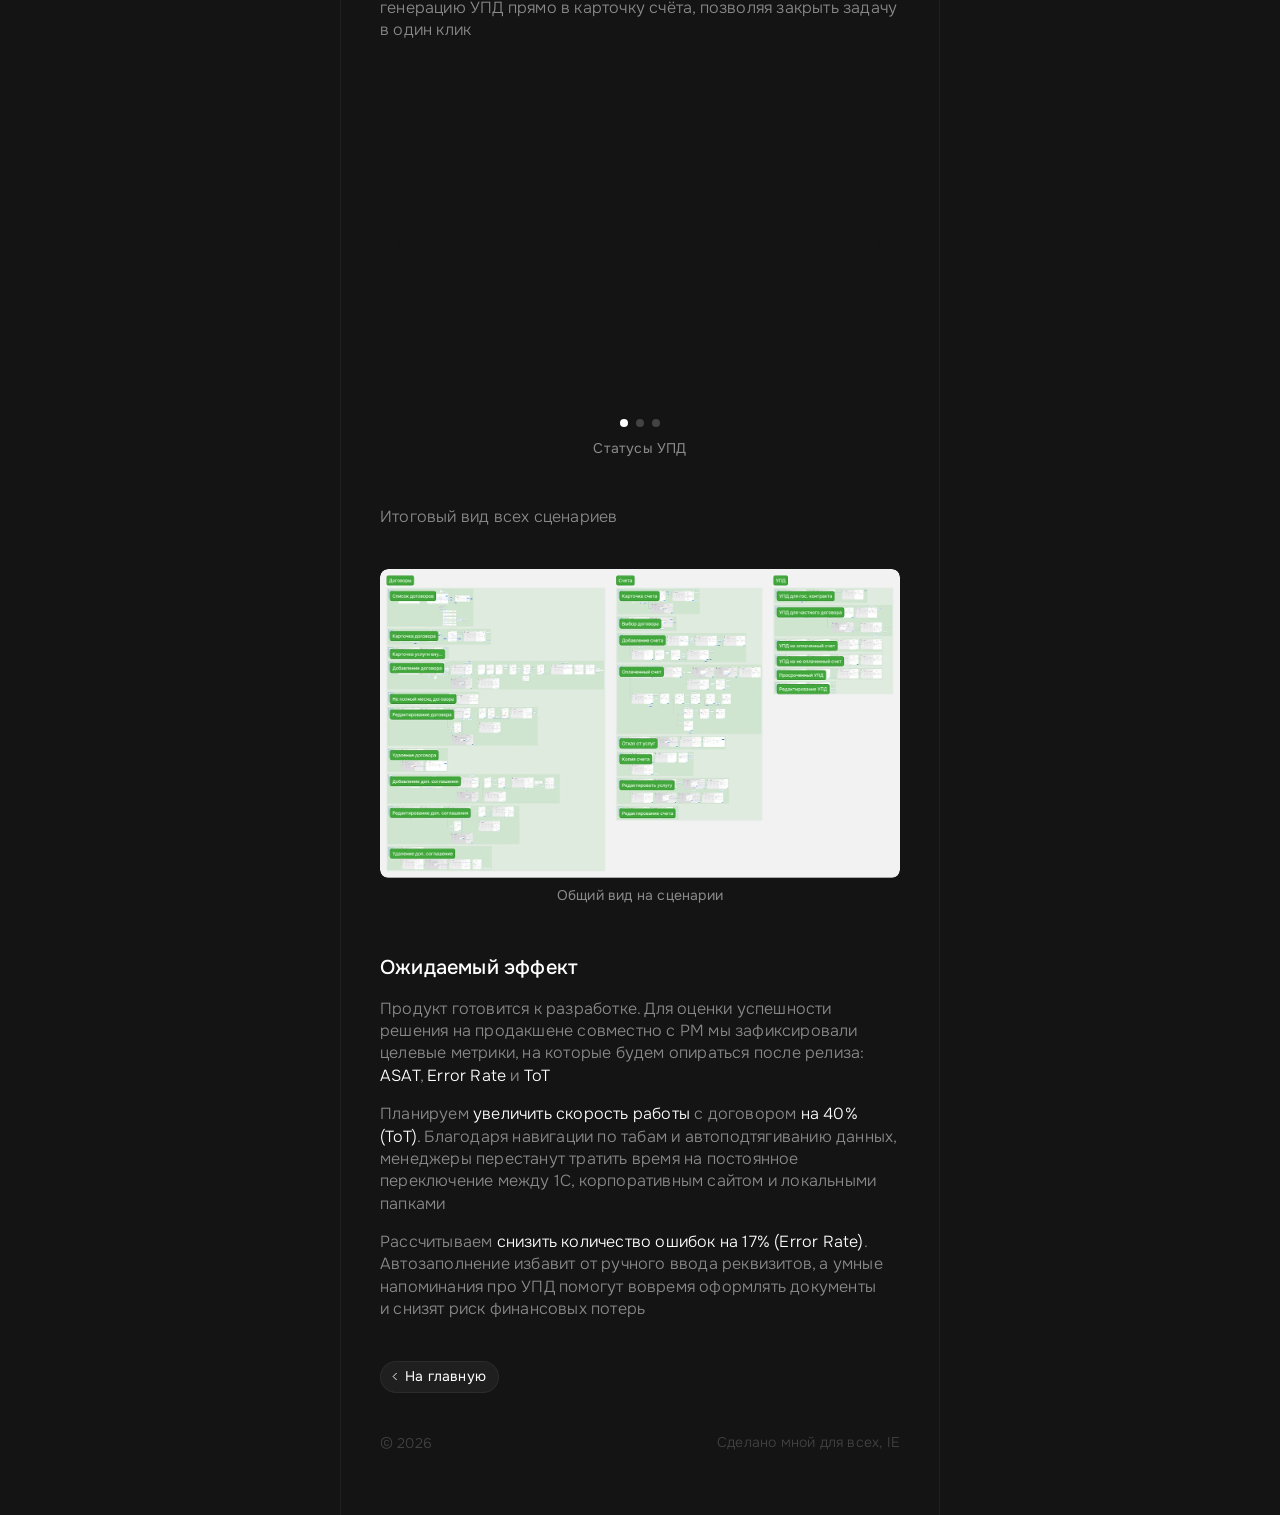
==== commit 72191f19: "v.1.8.0" ====
--- a/agreement-card.html
+++ b/agreement-card.html
@@ -17,7 +17,7 @@
     <link rel="stylesheet" href="styles.css?v=20260902-1" />
     <link rel="prefetch" href="./index.html" />
     <script src="components.js?v=20260902-2" defer></script>
-    <script src="script.js?v=20260902-2" defer></script>
+    <script src="script.js?v=20260902-3" defer></script>
   </head>
   <body class="page case-study">
     <main class="main anchor-top" id="agreement-card-top">
--- a/styles.css
+++ b/styles.css
@@ -689,6 +689,7 @@
 .page-anchor__item {
   width: 100%;
   min-height: 20px;
+  padding-top: 1.3px;
   padding-left: 16px;
   display: inline-flex;
   justify-content: flex-start;
@@ -1054,7 +1055,7 @@
 }
 
 .image-modal__close--dark {
-  color: #141414;
+  color: #000000;
 }
 
 .image-modal__close svg {
@@ -1394,7 +1395,57 @@
   }
 }
 
-@media (max-width: 599.98px) {
+@media (max-width: 599px) {
+  .main {
+    padding-top: 16px;
+    padding-bottom: 34px;
+    box-shadow: none;
+  }
+
+  .header {
+    height: 40px;
+  }
+
+  .back-button {
+    height: 40px;
+    padding: 1px 16px 0;
+  }
+
+  .contact-button {
+    height: 48px;
+    padding-right: 20px;
+    padding-left: 20px;
+  }
+
+  .contact-button--icon {
+    width: 48px;
+    height: 48px;
+    padding: 0 1px 0 0;
+  }
+
+  .action-block {
+    min-height: 40px;
+  }
+
+  .project-card__subtitle,
+  .project-card__tag,
+  .project-card__more-text,
+  .link-button-text,
+  .back-button-text,
+  .footer__year-sign,
+  .footer__year-value,
+  .footer__note,
+  .page-anchor__item,
+  .image-block__tag,
+  .image-block__caption,
+  .block-list__caption {
+    font-size: 16px;
+  }
+
+  .project-card__tag {
+    display: none;
+  }
+
   .work-list__position-suffix {
     display: none !important;
   }
